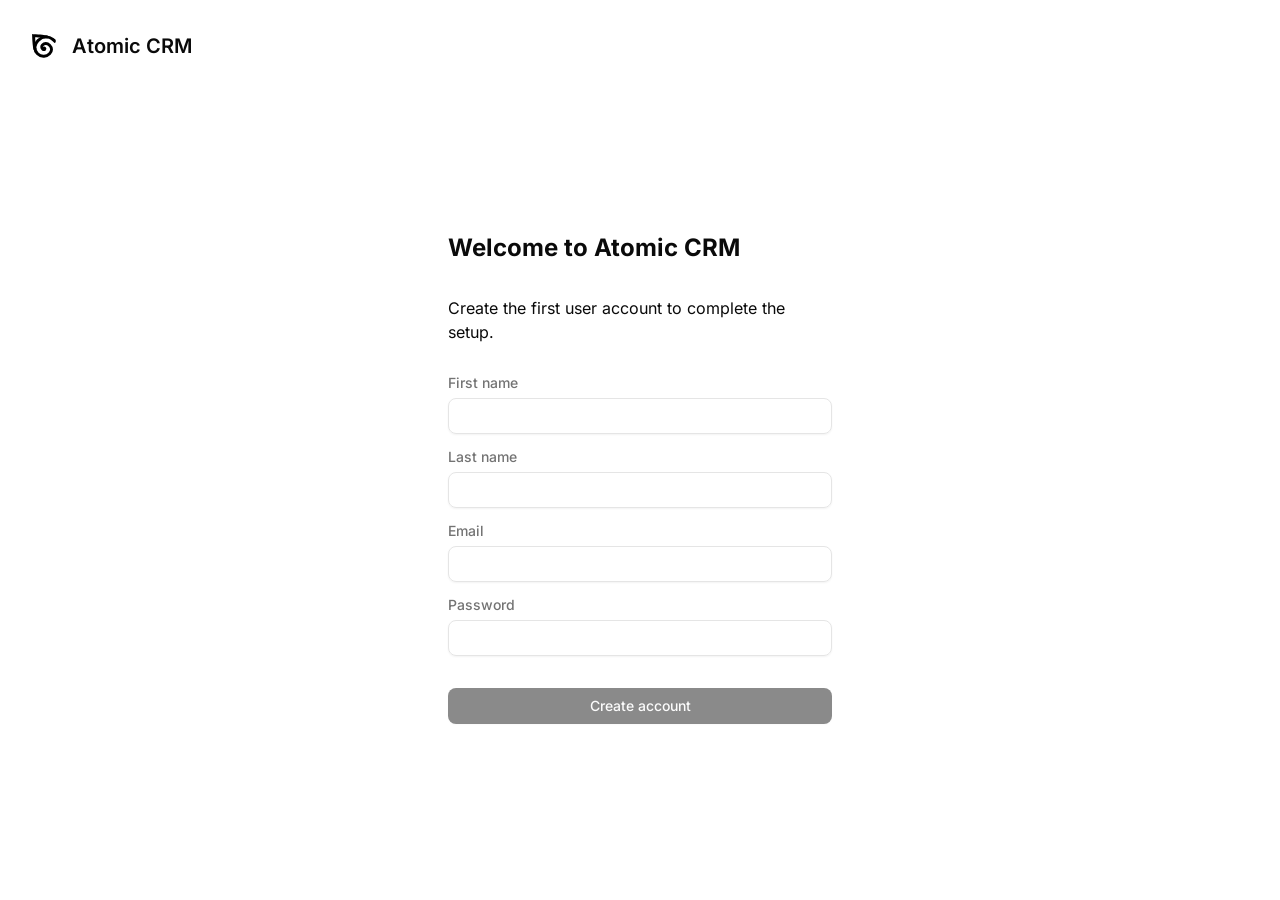
==== index.html @ 8371644b "KF-34: publicar build" ====
<!doctype html><html lang="en" translate="no" class="notranslate"><head><meta charset="utf-8"><meta name="viewport" content="minimum-scale=1,initial-scale=1,width=device-width"><meta name="theme-color" content="#000000"><meta name="google" content="notranslate"><meta name="mobile-web-app-capable" content="yes"><meta name="apple-mobile-web-app-capable" content="yes"><meta name="apple-mobile-web-app-status-bar-style" content="default"><link rel="manifest" href="./manifest.json"><link rel="icon shortcut" href="./favicon.ico"><link rel="apple-touch-icon" sizes="40x40" href="./appIcon/40.png"><link rel="apple-touch-icon" sizes="58x58" href="./appIcon/58.png"><link rel="apple-touch-icon" sizes="60x60" href="./appIcon/60.png"><link rel="apple-touch-icon" sizes="76x76" href="./appIcon/76.png"><link rel="apple-touch-icon" sizes="80x80" href="./appIcon/80.png"><link rel="apple-touch-icon" sizes="87x87" href="./appIcon/87.png"><link rel="apple-touch-icon" sizes="114x114" href="./appIcon/114.png"><link rel="apple-touch-icon" sizes="120x120" href="./appIcon/120.png"><link rel="apple-touch-icon" sizes="128x128" href="./appIcon/128.png"><link rel="apple-touch-icon" sizes="136x136" href="./appIcon/136.png"><link rel="apple-touch-icon" sizes="152x152" href="./appIcon/152.png"><link rel="apple-touch-icon" sizes="167x167" href="./appIcon/167.png"><link rel="apple-touch-icon" sizes="180x180" href="./appIcon/180.png"><link rel="apple-touch-icon" sizes="192x192" href="./appIcon/192.png"><link rel="apple-touch-icon" sizes="1024x1024" href="./appIcon/1024.png"><title>Atomic CRM</title><style>body{margin:0;padding:0;font-family:sans-serif}button,input,select,textarea,a{touch-action:manipulation}.loader-container{background-color:#fafafa;flex-direction:column;justify-content:center;align-items:center;display:flex;position:absolute;inset:0}.loader,.loader:before,.loader:after{border-radius:50%}.loader{color:#283593;text-indent:-99999em;width:10em;height:10em;margin:55px auto;font-size:11px;position:relative;-webkit-transform:translateZ(0);-ms-transform:translateZ(0);transform:translateZ(0);box-shadow:inset 0 0 0 1em}.loader:before,.loader:after{content:"";position:absolute}.loader:before{-webkit-transform-origin:5.2em 5.1em;transform-origin:5.2em 5.1em;background:#fafafa;border-radius:10.2em 0 0 10.2em;width:5.2em;height:10.2em;-webkit-animation:2s 1.5s infinite load2;animation:2s 1.5s infinite load2;top:-.1em;left:-.1em}.loader:after{-webkit-transform-origin:0 5.1em;transform-origin:0 5.1em;background:#fafafa;border-radius:0 10.2em 10.2em 0;width:5.2em;height:10.2em;-webkit-animation:2s infinite load2;animation:2s infinite load2;top:-.1em;left:5.1em}@-webkit-keyframes load2{0%{-webkit-transform:rotate(0);transform:rotate(0)}to{-webkit-transform:rotate(360deg);transform:rotate(360deg)}}@keyframes load2{0%{-webkit-transform:rotate(0);transform:rotate(0)}to{-webkit-transform:rotate(360deg);transform:rotate(360deg)}}</style><script type="module" crossorigin src="./assets/index-CdbqZUlc.js"></script><link rel="modulepreload" crossorigin href="./assets/__vite-browser-external-D7Ct-6yo.js"><link rel="stylesheet" crossorigin href="./assets/index-C1NVrND9.css"><script id="vite-plugin-pwa:register-sw" src="./registerSW.js"></script></head><body><div id="root"><div class="loader-container"><div class="loader">Loading...</div></div></div><noscript>You need to enable JavaScript to run this app.</noscript></body></html>
---- assets/index-C1NVrND9.css ----
@layer properties{@supports (((-webkit-hyphens:none)) and (not (margin-trim:inline))) or ((-moz-orient:inline) and (not (color:rgb(from red r g b)))){*,:before,:after,::backdrop{--tw-translate-x:0;--tw-translate-y:0;--tw-translate-z:0;--tw-scale-x:1;--tw-scale-y:1;--tw-scale-z:1;--tw-rotate-x:initial;--tw-rotate-y:initial;--tw-rotate-z:initial;--tw-skew-x:initial;--tw-skew-y:initial;--tw-space-y-reverse:0;--tw-space-x-reverse:0;--tw-divide-y-reverse:0;--tw-border-style:solid;--tw-gradient-position:initial;--tw-gradient-from:#0000;--tw-gradient-via:#0000;--tw-gradient-to:#0000;--tw-gradient-stops:initial;--tw-gradient-via-stops:initial;--tw-gradient-from-position:0%;--tw-gradient-via-position:50%;--tw-gradient-to-position:100%;--tw-leading:initial;--tw-font-weight:initial;--tw-tracking:initial;--tw-ordinal:initial;--tw-slashed-zero:initial;--tw-numeric-figure:initial;--tw-numeric-spacing:initial;--tw-numeric-fraction:initial;--tw-shadow:0 0 #0000;--tw-shadow-color:initial;--tw-shadow-alpha:100%;--tw-inset-shadow:0 0 #0000;--tw-inset-shadow-color:initial;--tw-inset-shadow-alpha:100%;--tw-ring-color:initial;--tw-ring-shadow:0 0 #0000;--tw-inset-ring-color:initial;--tw-inset-ring-shadow:0 0 #0000;--tw-ring-inset:initial;--tw-ring-offset-width:0px;--tw-ring-offset-color:#fff;--tw-ring-offset-shadow:0 0 #0000;--tw-outline-style:solid;--tw-blur:initial;--tw-brightness:initial;--tw-contrast:initial;--tw-grayscale:initial;--tw-hue-rotate:initial;--tw-invert:initial;--tw-opacity:initial;--tw-saturate:initial;--tw-sepia:initial;--tw-drop-shadow:initial;--tw-drop-shadow-color:initial;--tw-drop-shadow-alpha:100%;--tw-drop-shadow-size:initial;--tw-duration:initial;--tw-ease:initial;--tw-content:"";--tw-animation-delay:0s;--tw-animation-direction:normal;--tw-animation-duration:initial;--tw-animation-fill-mode:none;--tw-animation-iteration-count:1;--tw-enter-blur:0;--tw-enter-opacity:1;--tw-enter-rotate:0;--tw-enter-scale:1;--tw-enter-translate-x:0;--tw-enter-translate-y:0;--tw-exit-blur:0;--tw-exit-opacity:1;--tw-exit-rotate:0;--tw-exit-scale:1;--tw-exit-translate-x:0;--tw-exit-translate-y:0}}}@layer theme{:root,:host{--font-mono:ui-monospace,SFMono-Regular,Menlo,Monaco,Consolas,"Liberation Mono","Courier New",monospace;--color-red-100:oklch(93.6% .032 17.717);--color-red-500:oklch(63.7% .237 25.331);--color-red-600:oklch(57.7% .245 27.325);--color-red-800:oklch(44.4% .177 26.899);--color-red-900:oklch(39.6% .141 25.723);--color-red-950:oklch(25.8% .092 26.042);--color-orange-100:oklch(95.4% .038 75.164);--color-orange-300:oklch(83.7% .128 66.29);--color-orange-500:oklch(70.5% .213 47.604);--color-orange-700:oklch(55.3% .195 38.402);--color-orange-900:oklch(40.8% .123 38.172);--color-orange-950:oklch(26.6% .079 36.259);--color-amber-50:oklch(98.7% .022 95.277);--color-amber-100:oklch(96.2% .059 95.617);--color-amber-200:oklch(92.4% .12 95.746);--color-amber-300:oklch(87.9% .169 91.605);--color-amber-800:oklch(47.3% .137 46.201);--color-amber-900:oklch(41.4% .112 45.904);--color-amber-950:oklch(27.9% .077 45.635);--color-green-50:oklch(98.2% .018 155.826);--color-green-100:oklch(96.2% .044 156.743);--color-green-500:oklch(72.3% .219 149.579);--color-green-600:oklch(62.7% .194 149.214);--color-green-900:oklch(39.3% .095 152.535);--color-emerald-100:oklch(95% .052 163.051);--color-emerald-900:oklch(37.8% .077 168.94);--color-emerald-950:oklch(26.2% .051 172.552);--color-blue-300:oklch(80.9% .105 251.813);--color-blue-700:oklch(48.8% .243 264.376);--color-indigo-50:oklch(96.2% .018 272.314);--color-indigo-100:oklch(93% .034 272.788);--color-indigo-200:oklch(87% .065 274.039);--color-indigo-300:oklch(78.5% .115 274.713);--color-indigo-400:oklch(67.3% .182 276.935);--color-indigo-500:oklch(58.5% .233 277.117);--color-indigo-600:oklch(51.1% .262 276.966);--color-indigo-700:oklch(45.7% .24 277.023);--color-indigo-800:oklch(39.8% .195 277.366);--color-indigo-900:oklch(35.9% .144 278.697);--color-gray-50:oklch(98.5% .002 247.839);--color-gray-100:oklch(96.7% .003 264.542);--color-gray-200:oklch(92.8% .006 264.531);--color-gray-300:oklch(87.2% .01 258.338);--color-gray-500:oklch(55.1% .027 264.364);--color-gray-600:oklch(44.6% .03 256.802);--color-gray-800:oklch(27.8% .033 256.848);--color-zinc-100:oklch(96.7% .001 286.375);--color-zinc-900:oklch(21% .006 285.885);--color-black:#000;--color-white:#fff;--spacing:.25rem;--breakpoint-xl:80rem;--container-sm:24rem;--container-lg:32rem;--container-xl:36rem;--container-2xl:42rem;--container-3xl:48rem;--container-4xl:56rem;--text-xs:.75rem;--text-xs--line-height:calc(1/.75);--text-sm:.875rem;--text-sm--line-height:calc(1.25/.875);--text-base:1rem;--text-base--line-height: 1.5 ;--text-lg:1.125rem;--text-lg--line-height:calc(1.75/1.125);--text-xl:1.25rem;--text-xl--line-height:calc(1.75/1.25);--text-2xl:1.5rem;--text-2xl--line-height:calc(2/1.5);--text-3xl:1.875rem;--text-3xl--line-height: 1.2 ;--font-weight-normal:400;--font-weight-medium:500;--font-weight-semibold:600;--font-weight-bold:700;--tracking-tight:-.025em;--tracking-wide:.025em;--tracking-wider:.05em;--tracking-widest:.1em;--leading-snug:1.375;--leading-normal:1.5;--leading-relaxed:1.625;--radius-xs:.125rem;--radius-2xl:1rem;--ease-in-out:cubic-bezier(.4,0,.2,1);--animate-spin:spin 1s linear infinite;--animate-pulse:pulse 2s cubic-bezier(.4,0,.6,1)infinite;--default-transition-duration:.15s;--default-transition-timing-function:cubic-bezier(.4,0,.2,1);--default-font-family:"Inter Variable",ui-sans-serif,system-ui,sans-serif;--default-mono-font-family:var(--font-mono);--color-muted-foreground:var(--muted-foreground)}}@layer base{*,:after,:before,::backdrop{box-sizing:border-box;border:0 solid;margin:0;padding:0}::file-selector-button{box-sizing:border-box;border:0 solid;margin:0;padding:0}html,:host{-webkit-text-size-adjust:100%;tab-size:4;line-height:1.5;font-family:var(--default-font-family,ui-sans-serif,system-ui,sans-serif,"Apple Color Emoji","Segoe UI Emoji","Segoe UI Symbol","Noto Color Emoji");font-feature-settings:var(--default-font-feature-settings,normal);font-variation-settings:var(--default-font-variation-settings,normal);-webkit-tap-highlight-color:transparent}hr{height:0;color:inherit;border-top-width:1px}abbr:where([title]){-webkit-text-decoration:underline dotted;text-decoration:underline dotted}h1,h2,h3,h4,h5,h6{font-size:inherit;font-weight:inherit}a{color:inherit;-webkit-text-decoration:inherit;text-decoration:inherit}b,strong{font-weight:bolder}code,kbd,samp,pre{font-family:var(--default-mono-font-family,ui-monospace,SFMono-Regular,Menlo,Monaco,Consolas,"Liberation Mono","Courier New",monospace);font-feature-settings:var(--default-mono-font-feature-settings,normal);font-variation-settings:var(--default-mono-font-variation-settings,normal);font-size:1em}small{font-size:80%}sub,sup{vertical-align:baseline;font-size:75%;line-height:0;position:relative}sub{bottom:-.25em}sup{top:-.5em}table{text-indent:0;border-color:inherit;border-collapse:collapse}:-moz-focusring{outline:auto}progress{vertical-align:baseline}summary{display:list-item}ol,ul,menu{list-style:none}img,svg,video,canvas,audio,iframe,embed,object{vertical-align:middle;display:block}img,video{max-width:100%;height:auto}button,input,select,optgroup,textarea{font:inherit;font-feature-settings:inherit;font-variation-settings:inherit;letter-spacing:inherit;color:inherit;opacity:1;background-color:#0000;border-radius:0}::file-selector-button{font:inherit;font-feature-settings:inherit;font-variation-settings:inherit;letter-spacing:inherit;color:inherit;opacity:1;background-color:#0000;border-radius:0}:where(select:is([multiple],[size])) optgroup{font-weight:bolder}:where(select:is([multiple],[size])) optgroup option{padding-inline-start:20px}::file-selector-button{margin-inline-end:4px}::placeholder{opacity:1}@supports (not ((-webkit-appearance:-apple-pay-button))) or (contain-intrinsic-size:1px){::placeholder{color:currentColor}@supports (color:color-mix(in lab,red,red)){::placeholder{color:color-mix(in oklab,currentcolor 50%,transparent)}}}textarea{resize:vertical}::-webkit-search-decoration{-webkit-appearance:none}::-webkit-date-and-time-value{min-height:1lh;text-align:inherit}::-webkit-datetime-edit{display:inline-flex}::-webkit-datetime-edit-fields-wrapper{padding:0}::-webkit-datetime-edit{padding-block:0}::-webkit-datetime-edit-year-field{padding-block:0}::-webkit-datetime-edit-month-field{padding-block:0}::-webkit-datetime-edit-day-field{padding-block:0}::-webkit-datetime-edit-hour-field{padding-block:0}::-webkit-datetime-edit-minute-field{padding-block:0}::-webkit-datetime-edit-second-field{padding-block:0}::-webkit-datetime-edit-millisecond-field{padding-block:0}::-webkit-datetime-edit-meridiem-field{padding-block:0}::-webkit-calendar-picker-indicator{line-height:1}:-moz-ui-invalid{box-shadow:none}button,input:where([type=button],[type=reset],[type=submit]){appearance:button}::file-selector-button{appearance:button}::-webkit-inner-spin-button{height:auto}::-webkit-outer-spin-button{height:auto}[hidden]:where(:not([hidden=until-found])){display:none!important}*{border-color:var(--border);outline-color:var(--ring)}@supports (color:color-mix(in lab,red,red)){*{outline-color:color-mix(in oklab,var(--ring)50%,transparent)}}body{background-color:var(--background);color:var(--foreground);font-family:Inter Variable,ui-sans-serif,system-ui,sans-serif}}@layer components;@layer utilities{.\@container\/card-header{container:card-header/inline-size}.pointer-events-auto{pointer-events:auto}.pointer-events-none{pointer-events:none}.collapse{visibility:collapse}.invisible{visibility:hidden}.visible{visibility:visible}.sr-only{clip-path:inset(50%);white-space:nowrap;border-width:0;width:1px;height:1px;margin:-1px;padding:0;position:absolute;overflow:hidden}.absolute{position:absolute}.fixed{position:fixed}.relative{position:relative}.static{position:static}.sticky{position:sticky}.inset-0{inset:calc(var(--spacing)*0)}.inset-x-0{inset-inline:calc(var(--spacing)*0)}.inset-y-0{inset-block:calc(var(--spacing)*0)}.-top-1{top:calc(var(--spacing)*-1)}.-top-12{top:calc(var(--spacing)*-12)}.top-0{top:calc(var(--spacing)*0)}.top-1\.5{top:calc(var(--spacing)*1.5)}.top-1\/2{top:50%}.top-1\/20{top:5%}.top-2{top:calc(var(--spacing)*2)}.top-3\.5{top:calc(var(--spacing)*3.5)}.top-4{top:calc(var(--spacing)*4)}.top-\[1px\]{top:1px}.top-\[50\%\]{top:50%}.top-\[60\%\]{top:60%}.top-full{top:100%}.-right-1{right:calc(var(--spacing)*-1)}.right-0{right:calc(var(--spacing)*0)}.right-1{right:calc(var(--spacing)*1)}.right-2{right:calc(var(--spacing)*2)}.right-3{right:calc(var(--spacing)*3)}.right-4{right:calc(var(--spacing)*4)}.right-8{right:calc(var(--spacing)*8)}.bottom-0{bottom:calc(var(--spacing)*0)}.bottom-2{bottom:calc(var(--spacing)*2)}.bottom-full{bottom:100%}.left-0{left:calc(var(--spacing)*0)}.left-1\/2{left:50%}.left-2{left:calc(var(--spacing)*2)}.left-\[50\%\]{left:50%}.isolate{isolation:isolate}.z-10{z-index:10}.z-20{z-index:20}.z-50{z-index:50}.z-\[1\]{z-index:1}.order-first{order:-9999}.col-start-2{grid-column-start:2}.row-span-2{grid-row:span 2/span 2}.row-start-1{grid-row-start:1}.float-right{float:right}.container{width:100%}@media(min-width:40rem){.container{max-width:40rem}}@media(min-width:48rem){.container{max-width:48rem}}@media(min-width:64rem){.container{max-width:64rem}}@media(min-width:80rem){.container{max-width:80rem}}@media(min-width:96rem){.container{max-width:96rem}}.-m-4{margin:calc(var(--spacing)*-4)}.m-0{margin:calc(var(--spacing)*0)}.m-1{margin:calc(var(--spacing)*1)}.m-4{margin:calc(var(--spacing)*4)}.m-22{margin:calc(var(--spacing)*22)}.m-28{margin:calc(var(--spacing)*28)}.-mx-1{margin-inline:calc(var(--spacing)*-1)}.-mx-2{margin-inline:calc(var(--spacing)*-2)}.mx-2{margin-inline:calc(var(--spacing)*2)}.mx-3{margin-inline:calc(var(--spacing)*3)}.mx-3\.5{margin-inline:calc(var(--spacing)*3.5)}.mx-auto{margin-inline:auto}.my-0{margin-block:calc(var(--spacing)*0)}.my-1{margin-block:calc(var(--spacing)*1)}.my-2{margin-block:calc(var(--spacing)*2)}.my-4{margin-block:calc(var(--spacing)*4)}.my-5{margin-block:calc(var(--spacing)*5)}.my-8{margin-block:calc(var(--spacing)*8)}.-mt-12{margin-top:calc(var(--spacing)*-12)}.mt-0{margin-top:calc(var(--spacing)*0)}.mt-0\.5{margin-top:calc(var(--spacing)*.5)}.mt-1{margin-top:calc(var(--spacing)*1)}.mt-1\.5{margin-top:calc(var(--spacing)*1.5)}.mt-2{margin-top:calc(var(--spacing)*2)}.mt-3{margin-top:calc(var(--spacing)*3)}.mt-4{margin-top:calc(var(--spacing)*4)}.mt-5{margin-top:calc(var(--spacing)*5)}.mt-6{margin-top:calc(var(--spacing)*6)}.mt-8{margin-top:calc(var(--spacing)*8)}.mt-auto{margin-top:auto}.-mr-3{margin-right:calc(var(--spacing)*-3)}.mr-1{margin-right:calc(var(--spacing)*1)}.mr-2{margin-right:calc(var(--spacing)*2)}.mr-3{margin-right:calc(var(--spacing)*3)}.mr-4{margin-right:calc(var(--spacing)*4)}.mr-8{margin-right:calc(var(--spacing)*8)}.mr-10{margin-right:calc(var(--spacing)*10)}.mb-0{margin-bottom:calc(var(--spacing)*0)}.mb-1{margin-bottom:calc(var(--spacing)*1)}.mb-1\.5{margin-bottom:calc(var(--spacing)*1.5)}.mb-2{margin-bottom:calc(var(--spacing)*2)}.mb-3{margin-bottom:calc(var(--spacing)*3)}.mb-4{margin-bottom:calc(var(--spacing)*4)}.mb-5{margin-bottom:calc(var(--spacing)*5)}.mb-6{margin-bottom:calc(var(--spacing)*6)}.mb-8{margin-bottom:calc(var(--spacing)*8)}.-ml-1{margin-left:calc(var(--spacing)*-1)}.-ml-3{margin-left:calc(var(--spacing)*-3)}.ml-1{margin-left:calc(var(--spacing)*1)}.ml-2{margin-left:calc(var(--spacing)*2)}.ml-4{margin-left:calc(var(--spacing)*4)}.ml-8{margin-left:calc(var(--spacing)*8)}.ml-auto{margin-left:auto}.line-clamp-1{-webkit-line-clamp:1;-webkit-box-orient:vertical;display:-webkit-box;overflow:hidden}.line-clamp-2{-webkit-line-clamp:2;-webkit-box-orient:vertical;display:-webkit-box;overflow:hidden}.line-clamp-3{-webkit-line-clamp:3;-webkit-box-orient:vertical;display:-webkit-box;overflow:hidden}.block{display:block}.contents{display:contents}.flex{display:flex}.grid{display:grid}.hidden{display:none}.inline{display:inline}.inline-block{display:inline-block}.inline-flex{display:inline-flex}.table{display:table}.table-caption{display:table-caption}.table-cell{display:table-cell}.table-row{display:table-row}.field-sizing-content{field-sizing:content}.aspect-884\/724{aspect-ratio:884/724}.aspect-1304\/814{aspect-ratio:1304/814}.aspect-square{aspect-ratio:1}.\!size-5{width:calc(var(--spacing)*5)!important;height:calc(var(--spacing)*5)!important}.size-2{width:calc(var(--spacing)*2);height:calc(var(--spacing)*2)}.size-2\.5{width:calc(var(--spacing)*2.5);height:calc(var(--spacing)*2.5)}.size-3{width:calc(var(--spacing)*3);height:calc(var(--spacing)*3)}.size-3\.5{width:calc(var(--spacing)*3.5);height:calc(var(--spacing)*3.5)}.size-4{width:calc(var(--spacing)*4);height:calc(var(--spacing)*4)}.size-5{width:calc(var(--spacing)*5);height:calc(var(--spacing)*5)}.size-6{width:calc(var(--spacing)*6);height:calc(var(--spacing)*6)}.size-7{width:calc(var(--spacing)*7);height:calc(var(--spacing)*7)}.size-8{width:calc(var(--spacing)*8);height:calc(var(--spacing)*8)}.size-9{width:calc(var(--spacing)*9);height:calc(var(--spacing)*9)}.size-10{width:calc(var(--spacing)*10);height:calc(var(--spacing)*10)}.size-12{width:calc(var(--spacing)*12);height:calc(var(--spacing)*12)}.size-full{width:100%;height:100%}.\!h-auto{height:auto!important}.h-0{height:calc(var(--spacing)*0)}.h-1\.5{height:calc(var(--spacing)*1.5)}.h-2{height:calc(var(--spacing)*2)}.h-2\.5{height:calc(var(--spacing)*2.5)}.h-3{height:calc(var(--spacing)*3)}.h-4{height:calc(var(--spacing)*4)}.h-5{height:calc(var(--spacing)*5)}.h-6{height:calc(var(--spacing)*6)}.h-7{height:calc(var(--spacing)*7)}.h-8{height:calc(var(--spacing)*8)}.h-9{height:calc(var(--spacing)*9)}.h-10{height:calc(var(--spacing)*10)}.h-12{height:calc(var(--spacing)*12)}.h-14{height:calc(var(--spacing)*14)}.h-16{height:calc(var(--spacing)*16)}.h-32{height:calc(var(--spacing)*32)}.h-\[1\.2rem\]{height:1.2rem}.h-\[1\.15rem\]{height:1.15rem}.h-\[20px\]{height:20px}.h-\[20vh\]{height:20vh}.h-\[25px\]{height:25px}.h-\[50px\]{height:50px}.h-\[100px\]{height:100px}.h-\[200px\]{height:200px}.h-\[400px\]{height:400px}.h-\[calc\(100\%-1px\)\]{height:calc(100% - 1px)}.h-\[var\(--radix-navigation-menu-viewport-height\)\]{height:var(--radix-navigation-menu-viewport-height)}.h-\[var\(--radix-select-trigger-height\)\]{height:var(--radix-select-trigger-height)}.h-auto{height:auto}.h-dvh{height:100dvh}.h-fit{height:fit-content}.h-full{height:100%}.h-px{height:1px}.h-screen{height:100vh}.h-svh{height:100svh}.max-h-\(--radix-dropdown-menu-content-available-height\){max-height:var(--radix-dropdown-menu-content-available-height)}.max-h-\(--radix-select-content-available-height\){max-height:var(--radix-select-content-available-height)}.max-h-0{max-height:calc(var(--spacing)*0)}.max-h-9\/10{max-height:90%}.max-h-46{max-height:calc(var(--spacing)*46)}.max-h-\[50vh\]{max-height:50vh}.max-h-\[90dvh\]{max-height:90dvh}.max-h-\[300px\]{max-height:300px}.max-h-\[5000px\]{max-height:5000px}.min-h-0{min-height:calc(var(--spacing)*0)}.min-h-4{min-height:calc(var(--spacing)*4)}.min-h-6{min-height:calc(var(--spacing)*6)}.min-h-10{min-height:calc(var(--spacing)*10)}.min-h-11{min-height:calc(var(--spacing)*11)}.min-h-12{min-height:calc(var(--spacing)*12)}.min-h-14{min-height:calc(var(--spacing)*14)}.min-h-16{min-height:calc(var(--spacing)*16)}.min-h-\[20rem\]{min-height:20rem}.min-h-\[24px\]{min-height:24px}.min-h-\[50vh\]{min-height:50vh}.min-h-\[calc\(100dvh-3\.5rem-4\.5rem\)\]{min-height:calc(100dvh - 8rem)}.min-h-\[calc\(100vh-3rem\)\]{min-height:calc(100vh - 3rem)}.min-h-screen{min-height:100vh}.min-h-svh{min-height:100svh}.w-\(--sidebar-width\){width:var(--sidebar-width)}.w-1\/3{width:33.3333%}.w-1\/4{width:25%}.w-2{width:calc(var(--spacing)*2)}.w-2\.5{width:calc(var(--spacing)*2.5)}.w-2\/5{width:40%}.w-3{width:calc(var(--spacing)*3)}.w-3\/4{width:75%}.w-4{width:calc(var(--spacing)*4)}.w-4\/5{width:80%}.w-5{width:calc(var(--spacing)*5)}.w-6{width:calc(var(--spacing)*6)}.w-8{width:calc(var(--spacing)*8)}.w-9{width:calc(var(--spacing)*9)}.w-10{width:calc(var(--spacing)*10)}.w-12{width:calc(var(--spacing)*12)}.w-16{width:calc(var(--spacing)*16)}.w-24{width:calc(var(--spacing)*24)}.w-25{width:calc(var(--spacing)*25)}.w-32{width:calc(var(--spacing)*32)}.w-48{width:calc(var(--spacing)*48)}.w-52{width:calc(var(--spacing)*52)}.w-56{width:calc(var(--spacing)*56)}.w-72{width:calc(var(--spacing)*72)}.w-92{width:calc(var(--spacing)*92)}.w-\[1\.2rem\]{width:1.2rem}.w-\[20px\]{width:20px}.w-\[25px\]{width:25px}.w-\[90\%\]{width:90%}.w-\[100px\]{width:100px}.w-\[150px\]{width:150px}.w-\[194px\]{width:194px}.w-\[200px\]{width:200px}.w-\[1008px\]{width:1008px}.w-auto{width:auto}.w-fit{width:fit-content}.w-full{width:100%}.w-max{width:max-content}.max-w-\(--radix-popover-trigger-width\){max-width:var(--radix-popover-trigger-width)}.max-w-\(--skeleton-width\){max-width:var(--skeleton-width)}.max-w-2xl{max-width:var(--container-2xl)}.max-w-3xl{max-width:var(--container-3xl)}.max-w-150{max-width:calc(var(--spacing)*150)}.max-w-\[600px\]{max-width:600px}.max-w-\[calc\(100\%-2rem\)\]{max-width:calc(100% - 2rem)}.max-w-full{max-width:100%}.max-w-lg{max-width:var(--container-lg)}.max-w-max{max-width:max-content}.max-w-screen-xl{max-width:var(--breakpoint-xl)}.max-w-sm{max-width:var(--container-sm)}.max-w-xl{max-width:var(--container-xl)}.min-w-0{min-width:calc(var(--spacing)*0)}.min-w-5{min-width:calc(var(--spacing)*5)}.min-w-8{min-width:calc(var(--spacing)*8)}.min-w-9{min-width:calc(var(--spacing)*9)}.min-w-10{min-width:calc(var(--spacing)*10)}.min-w-20{min-width:calc(var(--spacing)*20)}.min-w-24{min-width:calc(var(--spacing)*24)}.min-w-50{min-width:calc(var(--spacing)*50)}.min-w-52{min-width:calc(var(--spacing)*52)}.min-w-92{min-width:calc(var(--spacing)*92)}.min-w-\[8rem\]{min-width:8rem}.min-w-\[10vw\]{min-width:10vw}.min-w-\[200px\]{min-width:200px}.min-w-\[var\(--radix-select-trigger-width\)\]{min-width:var(--radix-select-trigger-width)}.flex-1{flex:1}.flex-auto{flex:auto}.flex-none{flex:none}.flex-shrink-0,.shrink-0{flex-shrink:0}.flex-grow,.grow{flex-grow:1}.basis-full{flex-basis:100%}.caption-bottom{caption-side:bottom}.border-collapse{border-collapse:collapse}.origin-\(--radix-dropdown-menu-content-transform-origin\){transform-origin:var(--radix-dropdown-menu-content-transform-origin)}.origin-\(--radix-popover-content-transform-origin\){transform-origin:var(--radix-popover-content-transform-origin)}.origin-\(--radix-select-content-transform-origin\){transform-origin:var(--radix-select-content-transform-origin)}.origin-\(--radix-tooltip-content-transform-origin\){transform-origin:var(--radix-tooltip-content-transform-origin)}.origin-top{transform-origin:top}.-translate-x-1\/2{--tw-translate-x: -50% ;translate:var(--tw-translate-x)var(--tw-translate-y)}.-translate-x-px{--tw-translate-x:-1px;translate:var(--tw-translate-x)var(--tw-translate-y)}.translate-x-\[-50\%\]{--tw-translate-x:-50%;translate:var(--tw-translate-x)var(--tw-translate-y)}.translate-x-px{--tw-translate-x:1px;translate:var(--tw-translate-x)var(--tw-translate-y)}.-translate-y-1\/2{--tw-translate-y: -50% ;translate:var(--tw-translate-x)var(--tw-translate-y)}.translate-y-0{--tw-translate-y:calc(var(--spacing)*0);translate:var(--tw-translate-x)var(--tw-translate-y)}.translate-y-0\.5{--tw-translate-y:calc(var(--spacing)*.5);translate:var(--tw-translate-x)var(--tw-translate-y)}.translate-y-\[-50\%\]{--tw-translate-y:-50%;translate:var(--tw-translate-x)var(--tw-translate-y)}.translate-y-\[calc\(-50\%_-_2px\)\]{--tw-translate-y: calc(-50% - 2px) ;translate:var(--tw-translate-x)var(--tw-translate-y)}.scale-0{--tw-scale-x:0%;--tw-scale-y:0%;--tw-scale-z:0%;scale:var(--tw-scale-x)var(--tw-scale-y)}.scale-100{--tw-scale-x:100%;--tw-scale-y:100%;--tw-scale-z:100%;scale:var(--tw-scale-x)var(--tw-scale-y)}.scale-125{--tw-scale-x:125%;--tw-scale-y:125%;--tw-scale-z:125%;scale:var(--tw-scale-x)var(--tw-scale-y)}.scale-y-0{--tw-scale-y:0%;scale:var(--tw-scale-x)var(--tw-scale-y)}.scale-y-100{--tw-scale-y:100%;scale:var(--tw-scale-x)var(--tw-scale-y)}.rotate-0{rotate:none}.rotate-1{rotate:1deg}.rotate-45{rotate:45deg}.rotate-90{rotate:90deg}.transform{transform:var(--tw-rotate-x,)var(--tw-rotate-y,)var(--tw-rotate-z,)var(--tw-skew-x,)var(--tw-skew-y,)}.animate-in{animation:enter var(--tw-animation-duration,var(--tw-duration,.15s))var(--tw-ease,ease)var(--tw-animation-delay,0s)var(--tw-animation-iteration-count,1)var(--tw-animation-direction,normal)var(--tw-animation-fill-mode,none)}.animate-pulse{animation:var(--animate-pulse)}.animate-spin{animation:var(--animate-spin)}.cursor-default{cursor:default}.cursor-grab{cursor:grab}.cursor-move{cursor:move}.cursor-not-allowed{cursor:not-allowed}.cursor-pointer{cursor:pointer}.resize{resize:both}.resize-none{resize:none}.scroll-my-1{scroll-margin-block:calc(var(--spacing)*1)}.scroll-mb-28{scroll-margin-bottom:calc(var(--spacing)*28)}.scroll-py-1{scroll-padding-block:calc(var(--spacing)*1)}.list-inside{list-style-position:inside}.list-disc{list-style-type:disc}.list-none{list-style-type:none}.appearance-none{appearance:none}.auto-rows-min{grid-auto-rows:min-content}.grid-cols-1{grid-template-columns:repeat(1,minmax(0,1fr))}.grid-cols-2{grid-template-columns:repeat(2,minmax(0,1fr))}.grid-cols-3{grid-template-columns:repeat(3,minmax(0,1fr))}.grid-cols-4{grid-template-columns:repeat(4,minmax(0,1fr))}.grid-cols-5{grid-template-columns:repeat(5,minmax(0,1fr))}.grid-cols-\[0_1fr\]{grid-template-columns:0 1fr}.grid-cols-\[1fr_8rem\]{grid-template-columns:1fr 8rem}.grid-cols-\[1fr_auto\]{grid-template-columns:1fr auto}.grid-rows-\[auto_auto\]{grid-template-rows:auto auto}.flex-col{flex-direction:column}.flex-col-reverse{flex-direction:column-reverse}.flex-row{flex-direction:row}.flex-nowrap{flex-wrap:nowrap}.flex-wrap{flex-wrap:wrap}.items-baseline{align-items:baseline}.items-center{align-items:center}.items-end{align-items:flex-end}.items-start{align-items:flex-start}.items-stretch{align-items:stretch}.justify-between{justify-content:space-between}.justify-center{justify-content:center}.justify-end{justify-content:flex-end}.justify-evenly{justify-content:space-evenly}.justify-start{justify-content:flex-start}.justify-items-start{justify-items:start}.gap-0{gap:calc(var(--spacing)*0)}.gap-0\.5{gap:calc(var(--spacing)*.5)}.gap-1{gap:calc(var(--spacing)*1)}.gap-1\.5{gap:calc(var(--spacing)*1.5)}.gap-2{gap:calc(var(--spacing)*2)}.gap-2\.5{gap:calc(var(--spacing)*2.5)}.gap-3{gap:calc(var(--spacing)*3)}.gap-4{gap:calc(var(--spacing)*4)}.gap-5{gap:calc(var(--spacing)*5)}.gap-6{gap:calc(var(--spacing)*6)}.gap-8{gap:calc(var(--spacing)*8)}.gap-10{gap:calc(var(--spacing)*10)}.gap-12{gap:calc(var(--spacing)*12)}.gap-\[--spacing\(var\(--gap\)\)\]{gap:calc(var(--spacing)*var(--gap))}:where(.space-y-1>:not(:last-child)){--tw-space-y-reverse:0;margin-block-start:calc(calc(var(--spacing)*1)*var(--tw-space-y-reverse));margin-block-end:calc(calc(var(--spacing)*1)*calc(1 - var(--tw-space-y-reverse)))}:where(.space-y-2>:not(:last-child)){--tw-space-y-reverse:0;margin-block-start:calc(calc(var(--spacing)*2)*var(--tw-space-y-reverse));margin-block-end:calc(calc(var(--spacing)*2)*calc(1 - var(--tw-space-y-reverse)))}:where(.space-y-3>:not(:last-child)){--tw-space-y-reverse:0;margin-block-start:calc(calc(var(--spacing)*3)*var(--tw-space-y-reverse));margin-block-end:calc(calc(var(--spacing)*3)*calc(1 - var(--tw-space-y-reverse)))}:where(.space-y-4>:not(:last-child)){--tw-space-y-reverse:0;margin-block-start:calc(calc(var(--spacing)*4)*var(--tw-space-y-reverse));margin-block-end:calc(calc(var(--spacing)*4)*calc(1 - var(--tw-space-y-reverse)))}:where(.space-y-6>:not(:last-child)){--tw-space-y-reverse:0;margin-block-start:calc(calc(var(--spacing)*6)*var(--tw-space-y-reverse));margin-block-end:calc(calc(var(--spacing)*6)*calc(1 - var(--tw-space-y-reverse)))}:where(.space-y-8>:not(:last-child)){--tw-space-y-reverse:0;margin-block-start:calc(calc(var(--spacing)*8)*var(--tw-space-y-reverse));margin-block-end:calc(calc(var(--spacing)*8)*calc(1 - var(--tw-space-y-reverse)))}.gap-x-2{column-gap:calc(var(--spacing)*2)}.gap-x-3{column-gap:calc(var(--spacing)*3)}:where(.-space-x-0\.5>:not(:last-child)){--tw-space-x-reverse:0;margin-inline-start:calc(calc(var(--spacing)*-.5)*var(--tw-space-x-reverse));margin-inline-end:calc(calc(var(--spacing)*-.5)*calc(1 - var(--tw-space-x-reverse)))}:where(.space-x-1>:not(:last-child)){--tw-space-x-reverse:0;margin-inline-start:calc(calc(var(--spacing)*1)*var(--tw-space-x-reverse));margin-inline-end:calc(calc(var(--spacing)*1)*calc(1 - var(--tw-space-x-reverse)))}:where(.space-x-2>:not(:last-child)){--tw-space-x-reverse:0;margin-inline-start:calc(calc(var(--spacing)*2)*var(--tw-space-x-reverse));margin-inline-end:calc(calc(var(--spacing)*2)*calc(1 - var(--tw-space-x-reverse)))}:where(.space-x-3>:not(:last-child)){--tw-space-x-reverse:0;margin-inline-start:calc(calc(var(--spacing)*3)*var(--tw-space-x-reverse));margin-inline-end:calc(calc(var(--spacing)*3)*calc(1 - var(--tw-space-x-reverse)))}:where(.space-x-4>:not(:last-child)){--tw-space-x-reverse:0;margin-inline-start:calc(calc(var(--spacing)*4)*var(--tw-space-x-reverse));margin-inline-end:calc(calc(var(--spacing)*4)*calc(1 - var(--tw-space-x-reverse)))}:where(.space-x-8>:not(:last-child)){--tw-space-x-reverse:0;margin-inline-start:calc(calc(var(--spacing)*8)*var(--tw-space-x-reverse));margin-inline-end:calc(calc(var(--spacing)*8)*calc(1 - var(--tw-space-x-reverse)))}.gap-y-0{row-gap:calc(var(--spacing)*0)}.gap-y-0\.5{row-gap:calc(var(--spacing)*.5)}.gap-y-1{row-gap:calc(var(--spacing)*1)}.gap-y-2{row-gap:calc(var(--spacing)*2)}.gap-y-3{row-gap:calc(var(--spacing)*3)}.gap-y-4{row-gap:calc(var(--spacing)*4)}:where(.divide-y>:not(:last-child)){--tw-divide-y-reverse:0;border-bottom-style:var(--tw-border-style);border-top-style:var(--tw-border-style);border-top-width:calc(1px*var(--tw-divide-y-reverse));border-bottom-width:calc(1px*calc(1 - var(--tw-divide-y-reverse)))}.self-start{align-self:flex-start}.justify-self-end{justify-self:flex-end}.truncate{text-overflow:ellipsis;white-space:nowrap;overflow:hidden}.overflow-auto{overflow:auto}.overflow-hidden{overflow:hidden}.overflow-visible{overflow:visible}.overflow-x-auto{overflow-x:auto}.overflow-x-hidden{overflow-x:hidden}.overflow-y-auto{overflow-y:auto}.rounded{border-radius:.25rem}.rounded-2xl{border-radius:var(--radius-2xl)}.rounded-\[2px\]{border-radius:2px}.rounded-\[4px\]{border-radius:4px}.rounded-full{border-radius:3.40282e38px}.rounded-lg{border-radius:var(--radius)}.rounded-md{border-radius:calc(var(--radius) - 2px)}.rounded-sm{border-radius:calc(var(--radius) - 4px)}.rounded-xl{border-radius:calc(var(--radius) + 4px)}.rounded-xs{border-radius:var(--radius-xs)}.rounded-tl-sm{border-top-left-radius:calc(var(--radius) - 4px)}.border{border-style:var(--tw-border-style);border-width:1px}.border-0{border-style:var(--tw-border-style);border-width:0}.border-2{border-style:var(--tw-border-style);border-width:2px}.border-t{border-top-style:var(--tw-border-style);border-top-width:1px}.border-r{border-right-style:var(--tw-border-style);border-right-width:1px}.border-b{border-bottom-style:var(--tw-border-style);border-bottom-width:1px}.border-l{border-left-style:var(--tw-border-style);border-left-width:1px}.border-dashed{--tw-border-style:dashed;border-style:dashed}.border-none{--tw-border-style:none;border-style:none}.border-amber-300{border-color:var(--color-amber-300)}.border-blue-300{border-color:var(--color-blue-300)}.border-border{border-color:var(--border)}.border-destructive\!{border-color:var(--destructive)!important}.border-gray-300{border-color:var(--color-gray-300)}.border-input{border-color:var(--input)}.border-muted{border-color:var(--muted)}.border-orange-300{border-color:var(--color-orange-300)}.border-primary\/20{border-color:var(--primary)}@supports (color:color-mix(in lab,red,red)){.border-primary\/20{border-color:color-mix(in oklab,var(--primary)20%,transparent)}}.border-sidebar-border{border-color:var(--sidebar-border)}.border-transparent{border-color:#0000}.bg-\[color\:var\(--avatar-0\)\]{background-color:var(--avatar-0)}.bg-\[color\:var\(--avatar-1\)\]{background-color:var(--avatar-1)}.bg-\[color\:var\(--avatar-2\)\]{background-color:var(--avatar-2)}.bg-\[color\:var\(--avatar-3\)\]{background-color:var(--avatar-3)}.bg-\[color\:var\(--avatar-4\)\]{background-color:var(--avatar-4)}.bg-\[color\:var\(--avatar-5\)\]{background-color:var(--avatar-5)}.bg-\[color\:var\(--avatar-6\)\]{background-color:var(--avatar-6)}.bg-\[color\:var\(--avatar-7\)\]{background-color:var(--avatar-7)}.bg-\[color\:var\(--avatar-8\)\]{background-color:var(--avatar-8)}.bg-\[color\:var\(--avatar-9\)\]{background-color:var(--avatar-9)}.bg-accent{background-color:var(--accent)}.bg-amber-50{background-color:var(--color-amber-50)}.bg-amber-100{background-color:var(--color-amber-100)}.bg-background{background-color:var(--background)}.bg-black\/50{background-color:#00000080}@supports (color:color-mix(in lab,red,red)){.bg-black\/50{background-color:color-mix(in oklab,var(--color-black)50%,transparent)}}.bg-border{background-color:var(--border)}.bg-card{background-color:var(--card)}.bg-destructive{background-color:var(--destructive)}.bg-emerald-100{background-color:var(--color-emerald-100)}.bg-gray-50{background-color:var(--color-gray-50)}.bg-gray-200{background-color:var(--color-gray-200)}.bg-gray-300{background-color:var(--color-gray-300)}.bg-gray-800{background-color:var(--color-gray-800)}.bg-green-50{background-color:var(--color-green-50)}.bg-muted,.bg-muted\/30{background-color:var(--muted)}@supports (color:color-mix(in lab,red,red)){.bg-muted\/30{background-color:color-mix(in oklab,var(--muted)30%,transparent)}}.bg-muted\/50{background-color:var(--muted)}@supports (color:color-mix(in lab,red,red)){.bg-muted\/50{background-color:color-mix(in oklab,var(--muted)50%,transparent)}}.bg-orange-100{background-color:var(--color-orange-100)}.bg-orange-500{background-color:var(--color-orange-500)}.bg-popover{background-color:var(--popover)}.bg-primary,.bg-primary\/5{background-color:var(--primary)}@supports (color:color-mix(in lab,red,red)){.bg-primary\/5{background-color:color-mix(in oklab,var(--primary)5%,transparent)}}.bg-primary\/20{background-color:var(--primary)}@supports (color:color-mix(in lab,red,red)){.bg-primary\/20{background-color:color-mix(in oklab,var(--primary)20%,transparent)}}.bg-red-100{background-color:var(--color-red-100)}.bg-secondary{background-color:var(--secondary)}.bg-sidebar{background-color:var(--sidebar)}.bg-sidebar-border{background-color:var(--sidebar-border)}.bg-transparent{background-color:#0000}.bg-zinc-100{background-color:var(--color-zinc-100)}.bg-zinc-900{background-color:var(--color-zinc-900)}.bg-linear-to-b{--tw-gradient-position:to bottom}@supports (background-image:linear-gradient(in lab,red,red)){.bg-linear-to-b{--tw-gradient-position:to bottom in oklab}}.bg-linear-to-b{background-image:linear-gradient(var(--tw-gradient-stops))}.bg-gradient-to-t{--tw-gradient-position:to top in oklab;background-image:linear-gradient(var(--tw-gradient-stops))}.from-background{--tw-gradient-from:var(--background);--tw-gradient-stops:var(--tw-gradient-via-stops,var(--tw-gradient-position),var(--tw-gradient-from)var(--tw-gradient-from-position),var(--tw-gradient-to)var(--tw-gradient-to-position))}.from-transparent{--tw-gradient-from:transparent;--tw-gradient-stops:var(--tw-gradient-via-stops,var(--tw-gradient-position),var(--tw-gradient-from)var(--tw-gradient-from-position),var(--tw-gradient-to)var(--tw-gradient-to-position))}.to-background{--tw-gradient-to:var(--background);--tw-gradient-stops:var(--tw-gradient-via-stops,var(--tw-gradient-position),var(--tw-gradient-from)var(--tw-gradient-from-position),var(--tw-gradient-to)var(--tw-gradient-to-position))}.to-card{--tw-gradient-to:var(--card);--tw-gradient-stops:var(--tw-gradient-via-stops,var(--tw-gradient-position),var(--tw-gradient-from)var(--tw-gradient-from-position),var(--tw-gradient-to)var(--tw-gradient-to-position))}.to-transparent{--tw-gradient-to:transparent;--tw-gradient-stops:var(--tw-gradient-via-stops,var(--tw-gradient-position),var(--tw-gradient-from)var(--tw-gradient-from-position),var(--tw-gradient-to)var(--tw-gradient-to-position))}.to-10\%{--tw-gradient-to-position:10%}.fill-current{fill:currentColor}.fill-primary{fill:var(--primary)}.object-contain{object-fit:contain}.object-cover{object-fit:cover}.object-left{object-position:left}.p-0{padding:calc(var(--spacing)*0)}.p-0\.5{padding:calc(var(--spacing)*.5)}.p-1{padding:calc(var(--spacing)*1)}.p-2{padding:calc(var(--spacing)*2)}.p-3{padding:calc(var(--spacing)*3)}.p-4{padding:calc(var(--spacing)*4)}.p-6{padding:calc(var(--spacing)*6)}.p-8{padding:calc(var(--spacing)*8)}.p-10{padding:calc(var(--spacing)*10)}.p-\[3px\]{padding:3px}.px-0{padding-inline:calc(var(--spacing)*0)}.px-1{padding-inline:calc(var(--spacing)*1)}.px-1\.5{padding-inline:calc(var(--spacing)*1.5)}.px-2{padding-inline:calc(var(--spacing)*2)}.px-2\.5{padding-inline:calc(var(--spacing)*2.5)}.px-3{padding-inline:calc(var(--spacing)*3)}.px-4{padding-inline:calc(var(--spacing)*4)}.px-6{padding-inline:calc(var(--spacing)*6)}.py-0{padding-block:calc(var(--spacing)*0)}.py-0\.5{padding-block:calc(var(--spacing)*.5)}.py-1{padding-block:calc(var(--spacing)*1)}.py-1\.5{padding-block:calc(var(--spacing)*1.5)}.py-1\.75{padding-block:calc(var(--spacing)*1.75)}.py-2{padding-block:calc(var(--spacing)*2)}.py-2\.5{padding-block:calc(var(--spacing)*2.5)}.py-3{padding-block:calc(var(--spacing)*3)}.py-4{padding-block:calc(var(--spacing)*4)}.py-6{padding-block:calc(var(--spacing)*6)}.py-8{padding-block:calc(var(--spacing)*8)}.pt-0{padding-top:calc(var(--spacing)*0)}.pt-0\.75{padding-top:calc(var(--spacing)*.75)}.pt-1{padding-top:calc(var(--spacing)*1)}.pt-2{padding-top:calc(var(--spacing)*2)}.pt-3{padding-top:calc(var(--spacing)*3)}.pt-4{padding-top:calc(var(--spacing)*4)}.pt-6{padding-top:calc(var(--spacing)*6)}.pt-8{padding-top:calc(var(--spacing)*8)}.pt-18{padding-top:calc(var(--spacing)*18)}.pr-0\!{padding-right:calc(var(--spacing)*0)!important}.pr-2{padding-right:calc(var(--spacing)*2)}.pr-2\.5{padding-right:calc(var(--spacing)*2.5)}.pr-3{padding-right:calc(var(--spacing)*3)}.pr-4{padding-right:calc(var(--spacing)*4)}.pr-8{padding-right:calc(var(--spacing)*8)}.pr-9{padding-right:calc(var(--spacing)*9)}.pr-10{padding-right:calc(var(--spacing)*10)}.pr-12{padding-right:calc(var(--spacing)*12)}.pr-16{padding-right:calc(var(--spacing)*16)}.pb-0{padding-bottom:calc(var(--spacing)*0)}.pb-1{padding-bottom:calc(var(--spacing)*1)}.pb-2{padding-bottom:calc(var(--spacing)*2)}.pb-2\.25{padding-bottom:calc(var(--spacing)*2.25)}.pb-4{padding-bottom:calc(var(--spacing)*4)}.pb-8{padding-bottom:calc(var(--spacing)*8)}.pb-20{padding-bottom:calc(var(--spacing)*20)}.pl-2{padding-left:calc(var(--spacing)*2)}.pl-4{padding-left:calc(var(--spacing)*4)}.pl-5{padding-left:calc(var(--spacing)*5)}.pl-6{padding-left:calc(var(--spacing)*6)}.pl-8{padding-left:calc(var(--spacing)*8)}.text-center{text-align:center}.text-left{text-align:left}.text-right{text-align:right}.align-middle{vertical-align:middle}.font-sans{font-family:Inter Variable,ui-sans-serif,system-ui,sans-serif}.\!text-base{font-size:var(--text-base)!important;line-height:var(--tw-leading,var(--text-base--line-height))!important}.text-2xl{font-size:var(--text-2xl);line-height:var(--tw-leading,var(--text-2xl--line-height))}.text-3xl{font-size:var(--text-3xl);line-height:var(--tw-leading,var(--text-3xl--line-height))}.text-base{font-size:var(--text-base);line-height:var(--tw-leading,var(--text-base--line-height))}.text-lg{font-size:var(--text-lg);line-height:var(--tw-leading,var(--text-lg--line-height))}.text-sm{font-size:var(--text-sm);line-height:var(--tw-leading,var(--text-sm--line-height))}.text-xl{font-size:var(--text-xl);line-height:var(--tw-leading,var(--text-xl--line-height))}.text-xs{font-size:var(--text-xs);line-height:var(--tw-leading,var(--text-xs--line-height))}.text-\[10px\]{font-size:10px}.text-\[13px\]{font-size:13px}.text-\[15px\]{font-size:15px}.leading-6{--tw-leading:calc(var(--spacing)*6);line-height:calc(var(--spacing)*6)}.leading-none{--tw-leading:1;line-height:1}.leading-normal{--tw-leading:var(--leading-normal);line-height:var(--leading-normal)}.leading-snug{--tw-leading:var(--leading-snug);line-height:var(--leading-snug)}.font-bold{--tw-font-weight:var(--font-weight-bold);font-weight:var(--font-weight-bold)}.font-medium{--tw-font-weight:var(--font-weight-medium);font-weight:var(--font-weight-medium)}.font-normal{--tw-font-weight:var(--font-weight-normal);font-weight:var(--font-weight-normal)}.font-semibold{--tw-font-weight:var(--font-weight-semibold);font-weight:var(--font-weight-semibold)}.tracking-tight{--tw-tracking:var(--tracking-tight);letter-spacing:var(--tracking-tight)}.tracking-wide{--tw-tracking:var(--tracking-wide);letter-spacing:var(--tracking-wide)}.tracking-wider{--tw-tracking:var(--tracking-wider);letter-spacing:var(--tracking-wider)}.tracking-widest{--tw-tracking:var(--tracking-widest);letter-spacing:var(--tracking-widest)}.text-balance{text-wrap:balance}.break-words{overflow-wrap:break-word}.break-all{word-break:break-all}.text-ellipsis{text-overflow:ellipsis}.whitespace-normal{white-space:normal}.whitespace-nowrap{white-space:nowrap}.whitespace-pre-line{white-space:pre-line}.whitespace-pre-wrap{white-space:pre-wrap}.text-amber-800{color:var(--color-amber-800)}.text-amber-900{color:var(--color-amber-900)}.text-black{color:var(--color-black)}.text-card-foreground{color:var(--card-foreground)}.text-current{color:currentColor}.text-destructive{color:var(--destructive)}.text-destructive\!{color:var(--destructive)!important}.text-emerald-900{color:var(--color-emerald-900)}.text-foreground{color:var(--foreground)}.text-gray-600{color:var(--color-gray-600)}.text-green-500{color:var(--color-green-500)}.text-green-600{color:var(--color-green-600)}.text-green-900{color:var(--color-green-900)}.text-muted-foreground,.text-muted-foreground\/60{color:var(--muted-foreground)}@supports (color:color-mix(in lab,red,red)){.text-muted-foreground\/60{color:color-mix(in oklab,var(--muted-foreground)60%,transparent)}}.text-orange-900{color:var(--color-orange-900)}.text-popover-foreground{color:var(--popover-foreground)}.text-primary{color:var(--primary)}.text-primary-foreground{color:var(--primary-foreground)}.text-red-500{color:var(--color-red-500)}.text-red-600{color:var(--color-red-600)}.text-red-900{color:var(--color-red-900)}.text-secondary-foreground{color:var(--secondary-foreground)}.text-sidebar-foreground,.text-sidebar-foreground\/70{color:var(--sidebar-foreground)}@supports (color:color-mix(in lab,red,red)){.text-sidebar-foreground\/70{color:color-mix(in oklab,var(--sidebar-foreground)70%,transparent)}}.text-white{color:var(--color-white)}.capitalize{text-transform:capitalize}.lowercase{text-transform:lowercase}.normal-case{text-transform:none}.uppercase{text-transform:uppercase}.tabular-nums{--tw-numeric-spacing:tabular-nums;font-variant-numeric:var(--tw-ordinal,)var(--tw-slashed-zero,)var(--tw-numeric-figure,)var(--tw-numeric-spacing,)var(--tw-numeric-fraction,)}.line-through{text-decoration-line:line-through}.no-underline{text-decoration-line:none}.underline{text-decoration-line:underline}.underline-offset-4{text-underline-offset:4px}.scheme-light{color-scheme:light}.opacity-0{opacity:0}.opacity-50{opacity:.5}.opacity-55{opacity:.55}.opacity-70{opacity:.7}.opacity-75{opacity:.75}.opacity-90{opacity:.9}.opacity-100{opacity:1}.shadow{--tw-shadow:0 1px 3px 0 var(--tw-shadow-color,#0000001a),0 1px 2px -1px var(--tw-shadow-color,#0000001a);box-shadow:var(--tw-inset-shadow),var(--tw-inset-ring-shadow),var(--tw-ring-offset-shadow),var(--tw-ring-shadow),var(--tw-shadow)}.shadow-\[0_0_0_1px_hsl\(var\(--sidebar-border\)\)\]{--tw-shadow:0 0 0 1px var(--tw-shadow-color,hsl(var(--sidebar-border)));box-shadow:var(--tw-inset-shadow),var(--tw-inset-ring-shadow),var(--tw-ring-offset-shadow),var(--tw-ring-shadow),var(--tw-shadow)}.shadow-lg{--tw-shadow:0 10px 15px -3px var(--tw-shadow-color,#0000001a),0 4px 6px -4px var(--tw-shadow-color,#0000001a);box-shadow:var(--tw-inset-shadow),var(--tw-inset-ring-shadow),var(--tw-ring-offset-shadow),var(--tw-ring-shadow),var(--tw-shadow)}.shadow-md{--tw-shadow:0 4px 6px -1px var(--tw-shadow-color,#0000001a),0 2px 4px -2px var(--tw-shadow-color,#0000001a);box-shadow:var(--tw-inset-shadow),var(--tw-inset-ring-shadow),var(--tw-ring-offset-shadow),var(--tw-ring-shadow),var(--tw-shadow)}.shadow-none{--tw-shadow:0 0 #0000;box-shadow:var(--tw-inset-shadow),var(--tw-inset-ring-shadow),var(--tw-ring-offset-shadow),var(--tw-ring-shadow),var(--tw-shadow)}.shadow-sm{--tw-shadow:0 1px 3px 0 var(--tw-shadow-color,#0000001a),0 1px 2px -1px var(--tw-shadow-color,#0000001a);box-shadow:var(--tw-inset-shadow),var(--tw-inset-ring-shadow),var(--tw-ring-offset-shadow),var(--tw-ring-shadow),var(--tw-shadow)}.shadow-xs{--tw-shadow:0 1px 2px 0 var(--tw-shadow-color,#0000000d);box-shadow:var(--tw-inset-shadow),var(--tw-inset-ring-shadow),var(--tw-ring-offset-shadow),var(--tw-ring-shadow),var(--tw-shadow)}.ring-0{--tw-ring-shadow:var(--tw-ring-inset,)0 0 0 calc(0px + var(--tw-ring-offset-width))var(--tw-ring-color,currentcolor);box-shadow:var(--tw-inset-shadow),var(--tw-inset-ring-shadow),var(--tw-ring-offset-shadow),var(--tw-ring-shadow),var(--tw-shadow)}.ring-2{--tw-ring-shadow:var(--tw-ring-inset,)0 0 0 calc(2px + var(--tw-ring-offset-width))var(--tw-ring-color,currentcolor);box-shadow:var(--tw-inset-shadow),var(--tw-inset-ring-shadow),var(--tw-ring-offset-shadow),var(--tw-ring-shadow),var(--tw-shadow)}.ring-gray-500{--tw-ring-color:var(--color-gray-500)}.ring-sidebar-ring{--tw-ring-color:var(--sidebar-ring)}.ring-offset-1{--tw-ring-offset-width:1px;--tw-ring-offset-shadow:var(--tw-ring-inset,)0 0 0 var(--tw-ring-offset-width)var(--tw-ring-offset-color)}.ring-offset-background{--tw-ring-offset-color:var(--background)}.outline-hidden{--tw-outline-style:none;outline-style:none}@media(forced-colors:active){.outline-hidden{outline-offset:2px;outline:2px solid #0000}}.outline{outline-style:var(--tw-outline-style);outline-width:1px}.blur{--tw-blur:blur(8px);filter:var(--tw-blur,)var(--tw-brightness,)var(--tw-contrast,)var(--tw-grayscale,)var(--tw-hue-rotate,)var(--tw-invert,)var(--tw-saturate,)var(--tw-sepia,)var(--tw-drop-shadow,)}.brightness-0{--tw-brightness:brightness(0%);filter:var(--tw-blur,)var(--tw-brightness,)var(--tw-contrast,)var(--tw-grayscale,)var(--tw-hue-rotate,)var(--tw-invert,)var(--tw-saturate,)var(--tw-sepia,)var(--tw-drop-shadow,)}.\!filter{filter:var(--tw-blur,)var(--tw-brightness,)var(--tw-contrast,)var(--tw-grayscale,)var(--tw-hue-rotate,)var(--tw-invert,)var(--tw-saturate,)var(--tw-sepia,)var(--tw-drop-shadow,)!important}.filter{filter:var(--tw-blur,)var(--tw-brightness,)var(--tw-contrast,)var(--tw-grayscale,)var(--tw-hue-rotate,)var(--tw-invert,)var(--tw-saturate,)var(--tw-sepia,)var(--tw-drop-shadow,)}.transition{transition-property:color,background-color,border-color,outline-color,text-decoration-color,fill,stroke,--tw-gradient-from,--tw-gradient-via,--tw-gradient-to,opacity,box-shadow,transform,translate,scale,rotate,filter,-webkit-backdrop-filter,backdrop-filter,display,content-visibility,overlay,pointer-events;transition-timing-function:var(--tw-ease,var(--default-transition-timing-function));transition-duration:var(--tw-duration,var(--default-transition-duration))}.transition-\[color\,box-shadow\]{transition-property:color,box-shadow;transition-timing-function:var(--tw-ease,var(--default-transition-timing-function));transition-duration:var(--tw-duration,var(--default-transition-duration))}.transition-\[left\,right\,width\]{transition-property:left,right,width;transition-timing-function:var(--tw-ease,var(--default-transition-timing-function));transition-duration:var(--tw-duration,var(--default-transition-duration))}.transition-\[margin\,opacity\]{transition-property:margin,opacity;transition-timing-function:var(--tw-ease,var(--default-transition-timing-function));transition-duration:var(--tw-duration,var(--default-transition-duration))}.transition-\[max-height\]{transition-property:max-height;transition-timing-function:var(--tw-ease,var(--default-transition-timing-function));transition-duration:var(--tw-duration,var(--default-transition-duration))}.transition-\[min-height\]{transition-property:min-height;transition-timing-function:var(--tw-ease,var(--default-transition-timing-function));transition-duration:var(--tw-duration,var(--default-transition-duration))}.transition-\[width\,height\,padding\]{transition-property:width,height,padding;transition-timing-function:var(--tw-ease,var(--default-transition-timing-function));transition-duration:var(--tw-duration,var(--default-transition-duration))}.transition-\[width\]{transition-property:width;transition-timing-function:var(--tw-ease,var(--default-transition-timing-function));transition-duration:var(--tw-duration,var(--default-transition-duration))}.transition-all{transition-property:all;transition-timing-function:var(--tw-ease,var(--default-transition-timing-function));transition-duration:var(--tw-duration,var(--default-transition-duration))}.transition-colors{transition-property:color,background-color,border-color,outline-color,text-decoration-color,fill,stroke,--tw-gradient-from,--tw-gradient-via,--tw-gradient-to;transition-timing-function:var(--tw-ease,var(--default-transition-timing-function));transition-duration:var(--tw-duration,var(--default-transition-duration))}.transition-opacity{transition-property:opacity;transition-timing-function:var(--tw-ease,var(--default-transition-timing-function));transition-duration:var(--tw-duration,var(--default-transition-duration))}.transition-shadow{transition-property:box-shadow;transition-timing-function:var(--tw-ease,var(--default-transition-timing-function));transition-duration:var(--tw-duration,var(--default-transition-duration))}.transition-transform{transition-property:transform,translate,scale,rotate;transition-timing-function:var(--tw-ease,var(--default-transition-timing-function));transition-duration:var(--tw-duration,var(--default-transition-duration))}.transition-none{transition-property:none}.duration-100{--tw-duration:.1s;transition-duration:.1s}.duration-200{--tw-duration:.2s;transition-duration:.2s}.duration-300{--tw-duration:.3s;transition-duration:.3s}.ease-in-out{--tw-ease:var(--ease-in-out);transition-timing-function:var(--ease-in-out)}.ease-linear{--tw-ease:linear;transition-timing-function:linear}.fade-in-0{--tw-enter-opacity:0}.outline-none{--tw-outline-style:none;outline-style:none}.select-none{-webkit-user-select:none;user-select:none}.zoom-in-95{--tw-enter-scale:.95}.\[validate\:TASK-XXX\]{validate:TASK-XXX}.running{animation-play-state:running}.group-focus-within\/menu-item\:opacity-100:is(:where(.group\/menu-item):focus-within *){opacity:1}@media(hover:hover){.group-hover\:opacity-100:is(:where(.group):hover *),.group-hover\/menu-item\:opacity-100:is(:where(.group\/menu-item):hover *){opacity:1}}.group-has-data-\[sidebar\=menu-action\]\/menu-item\:pr-8:is(:where(.group\/menu-item):has([data-sidebar=menu-action]) *){padding-right:calc(var(--spacing)*8)}.group-has-\[\[data-slot\=item-description\]\]\/item\:translate-y-0\.5:is(:where(.group\/item):has([data-slot=item-description]) *){--tw-translate-y:calc(var(--spacing)*.5);translate:var(--tw-translate-x)var(--tw-translate-y)}.group-has-\[\[data-slot\=item-description\]\]\/item\:self-start:is(:where(.group\/item):has([data-slot=item-description]) *){align-self:flex-start}.group-data-\[collapsible\=icon\]\:-mt-8:is(:where(.group)[data-collapsible=icon] *){margin-top:calc(var(--spacing)*-8)}.group-data-\[collapsible\=icon\]\:hidden:is(:where(.group)[data-collapsible=icon] *){display:none}.group-data-\[collapsible\=icon\]\:size-8\!:is(:where(.group)[data-collapsible=icon] *){width:calc(var(--spacing)*8)!important;height:calc(var(--spacing)*8)!important}.group-data-\[collapsible\=icon\]\:w-\(--sidebar-width-icon\):is(:where(.group)[data-collapsible=icon] *){width:var(--sidebar-width-icon)}.group-data-\[collapsible\=icon\]\:w-\[calc\(var\(--sidebar-width-icon\)\+\(--spacing\(4\)\)\)\]:is(:where(.group)[data-collapsible=icon] *){width:calc(var(--sidebar-width-icon) + (calc(var(--spacing)*4)))}.group-data-\[collapsible\=icon\]\:w-\[calc\(var\(--sidebar-width-icon\)\+\(--spacing\(4\)\)\+2px\)\]:is(:where(.group)[data-collapsible=icon] *){width:calc(var(--sidebar-width-icon) + (calc(var(--spacing)*4)) + 2px)}.group-data-\[collapsible\=icon\]\:overflow-hidden:is(:where(.group)[data-collapsible=icon] *){overflow:hidden}.group-data-\[collapsible\=icon\]\:p-0\!:is(:where(.group)[data-collapsible=icon] *){padding:calc(var(--spacing)*0)!important}.group-data-\[collapsible\=icon\]\:p-2\!:is(:where(.group)[data-collapsible=icon] *){padding:calc(var(--spacing)*2)!important}.group-data-\[collapsible\=icon\]\:opacity-0:is(:where(.group)[data-collapsible=icon] *){opacity:0}.group-data-\[collapsible\=offcanvas\]\:right-\[calc\(var\(--sidebar-width\)\*-1\)\]:is(:where(.group)[data-collapsible=offcanvas] *){right:calc(var(--sidebar-width)*-1)}.group-data-\[collapsible\=offcanvas\]\:left-\[calc\(var\(--sidebar-width\)\*-1\)\]:is(:where(.group)[data-collapsible=offcanvas] *){left:calc(var(--sidebar-width)*-1)}.group-data-\[collapsible\=offcanvas\]\:w-0:is(:where(.group)[data-collapsible=offcanvas] *){width:calc(var(--spacing)*0)}.group-data-\[collapsible\=offcanvas\]\:translate-x-0:is(:where(.group)[data-collapsible=offcanvas] *){--tw-translate-x:calc(var(--spacing)*0);translate:var(--tw-translate-x)var(--tw-translate-y)}.group-data-\[disabled\=true\]\:pointer-events-none:is(:where(.group)[data-disabled=true] *){pointer-events:none}.group-data-\[disabled\=true\]\:opacity-50:is(:where(.group)[data-disabled=true] *){opacity:.5}.group-data-\[scroll-locked\=1\]\/body\:h-full:is(:where(.group\/body)[data-scroll-locked="1"] *){height:100%}.group-data-\[side\=left\]\:-right-4:is(:where(.group)[data-side=left] *){right:calc(var(--spacing)*-4)}.group-data-\[side\=left\]\:border-r:is(:where(.group)[data-side=left] *){border-right-style:var(--tw-border-style);border-right-width:1px}.group-data-\[side\=right\]\:left-0:is(:where(.group)[data-side=right] *){left:calc(var(--spacing)*0)}.group-data-\[side\=right\]\:rotate-180:is(:where(.group)[data-side=right] *){rotate:180deg}.group-data-\[side\=right\]\:border-l:is(:where(.group)[data-side=right] *){border-left-style:var(--tw-border-style);border-left-width:1px}.group-data-\[state\=open\]\:rotate-180:is(:where(.group)[data-state=open] *){rotate:180deg}.group-data-\[variant\=floating\]\:rounded-lg:is(:where(.group)[data-variant=floating] *){border-radius:var(--radius)}.group-data-\[variant\=floating\]\:border:is(:where(.group)[data-variant=floating] *){border-style:var(--tw-border-style);border-width:1px}.group-data-\[variant\=floating\]\:border-sidebar-border:is(:where(.group)[data-variant=floating] *){border-color:var(--sidebar-border)}.group-data-\[variant\=floating\]\:shadow-sm:is(:where(.group)[data-variant=floating] *){--tw-shadow:0 1px 3px 0 var(--tw-shadow-color,#0000001a),0 1px 2px -1px var(--tw-shadow-color,#0000001a);box-shadow:var(--tw-inset-shadow),var(--tw-inset-ring-shadow),var(--tw-ring-offset-shadow),var(--tw-ring-shadow),var(--tw-shadow)}.group-data-\[vaul-drawer-direction\=bottom\]\/drawer-content\:block:is(:where(.group\/drawer-content)[data-vaul-drawer-direction=bottom] *){display:block}.group-data-\[vaul-drawer-direction\=bottom\]\/drawer-content\:text-center:is(:where(.group\/drawer-content)[data-vaul-drawer-direction=bottom] *),.group-data-\[vaul-drawer-direction\=top\]\/drawer-content\:text-center:is(:where(.group\/drawer-content)[data-vaul-drawer-direction=top] *){text-align:center}.group-data-\[viewport\=false\]\/navigation-menu\:top-full:is(:where(.group\/navigation-menu)[data-viewport=false] *){top:100%}.group-data-\[viewport\=false\]\/navigation-menu\:mt-1\.5:is(:where(.group\/navigation-menu)[data-viewport=false] *){margin-top:calc(var(--spacing)*1.5)}.group-data-\[viewport\=false\]\/navigation-menu\:overflow-hidden:is(:where(.group\/navigation-menu)[data-viewport=false] *){overflow:hidden}.group-data-\[viewport\=false\]\/navigation-menu\:rounded-md:is(:where(.group\/navigation-menu)[data-viewport=false] *){border-radius:calc(var(--radius) - 2px)}.group-data-\[viewport\=false\]\/navigation-menu\:border:is(:where(.group\/navigation-menu)[data-viewport=false] *){border-style:var(--tw-border-style);border-width:1px}.group-data-\[viewport\=false\]\/navigation-menu\:bg-popover:is(:where(.group\/navigation-menu)[data-viewport=false] *){background-color:var(--popover)}.group-data-\[viewport\=false\]\/navigation-menu\:text-popover-foreground:is(:where(.group\/navigation-menu)[data-viewport=false] *){color:var(--popover-foreground)}.group-data-\[viewport\=false\]\/navigation-menu\:shadow:is(:where(.group\/navigation-menu)[data-viewport=false] *){--tw-shadow:0 1px 3px 0 var(--tw-shadow-color,#0000001a),0 1px 2px -1px var(--tw-shadow-color,#0000001a);box-shadow:var(--tw-inset-shadow),var(--tw-inset-ring-shadow),var(--tw-ring-offset-shadow),var(--tw-ring-shadow),var(--tw-shadow)}.group-data-\[viewport\=false\]\/navigation-menu\:duration-200:is(:where(.group\/navigation-menu)[data-viewport=false] *){--tw-duration:.2s;transition-duration:.2s}@media(hover:hover){.peer-hover\/menu-button\:text-sidebar-accent-foreground:is(:where(.peer\/menu-button):hover~*){color:var(--sidebar-accent-foreground)}}.peer-disabled\:cursor-not-allowed:is(:where(.peer):disabled~*){cursor:not-allowed}.peer-disabled\:opacity-50:is(:where(.peer):disabled~*){opacity:.5}.peer-data-\[active\=true\]\/menu-button\:text-sidebar-accent-foreground:is(:where(.peer\/menu-button)[data-active=true]~*){color:var(--sidebar-accent-foreground)}.peer-data-\[size\=default\]\/menu-button\:top-1\.5:is(:where(.peer\/menu-button)[data-size=default]~*){top:calc(var(--spacing)*1.5)}.peer-data-\[size\=lg\]\/menu-button\:top-2\.5:is(:where(.peer\/menu-button)[data-size=lg]~*){top:calc(var(--spacing)*2.5)}.peer-data-\[size\=sm\]\/menu-button\:top-1:is(:where(.peer\/menu-button)[data-size=sm]~*){top:calc(var(--spacing)*1)}.peer-data-\[state\=collapsed\]\:w-\[calc\(100\%-var\(--sidebar-width-icon\)-1rem\)\]:is(:where(.peer)[data-state=collapsed]~*){width:calc(100% - var(--sidebar-width-icon) - 1rem)}.peer-data-\[state\=expanded\]\:w-\[calc\(100\%-var\(--sidebar-width\)\)\]:is(:where(.peer)[data-state=expanded]~*){width:calc(100% - var(--sidebar-width))}.selection\:bg-primary ::selection{background-color:var(--primary)}.selection\:bg-primary::selection{background-color:var(--primary)}.selection\:text-primary-foreground ::selection{color:var(--primary-foreground)}.selection\:text-primary-foreground::selection{color:var(--primary-foreground)}.file\:inline-flex::file-selector-button{display:inline-flex}.file\:h-7::file-selector-button{height:calc(var(--spacing)*7)}.file\:border-0::file-selector-button{border-style:var(--tw-border-style);border-width:0}.file\:bg-transparent::file-selector-button{background-color:#0000}.file\:text-sm::file-selector-button{font-size:var(--text-sm);line-height:var(--tw-leading,var(--text-sm--line-height))}.file\:font-medium::file-selector-button{--tw-font-weight:var(--font-weight-medium);font-weight:var(--font-weight-medium)}.file\:text-foreground::file-selector-button{color:var(--foreground)}.placeholder\:text-muted-foreground::placeholder{color:var(--muted-foreground)}.after\:absolute:after{content:var(--tw-content);position:absolute}.after\:-inset-2:after{content:var(--tw-content);inset:calc(var(--spacing)*-2)}.after\:inset-y-0:after{content:var(--tw-content);inset-block:calc(var(--spacing)*0)}.after\:left-1\/2:after{content:var(--tw-content);left:50%}.after\:w-\[2px\]:after{content:var(--tw-content);width:2px}.group-data-\[collapsible\=offcanvas\]\:after\:left-full:is(:where(.group)[data-collapsible=offcanvas] *):after{content:var(--tw-content);left:100%}.first\:rounded-t-xl:first-child{border-top-left-radius:calc(var(--radius) + 4px);border-top-right-radius:calc(var(--radius) + 4px)}.first\:pt-0:first-child{padding-top:calc(var(--spacing)*0)}.last\:rounded-b-xl:last-child{border-bottom-right-radius:calc(var(--radius) + 4px);border-bottom-left-radius:calc(var(--radius) + 4px)}.last\:border-b-0:last-child{border-bottom-style:var(--tw-border-style);border-bottom-width:0}.last\:pb-0:last-child{padding-bottom:calc(var(--spacing)*0)}.focus-within\:border-ring:focus-within{border-color:var(--ring)}.focus-within\:ring-\[3px\]:focus-within{--tw-ring-shadow:var(--tw-ring-inset,)0 0 0 calc(3px + var(--tw-ring-offset-width))var(--tw-ring-color,currentcolor);box-shadow:var(--tw-inset-shadow),var(--tw-inset-ring-shadow),var(--tw-ring-offset-shadow),var(--tw-ring-shadow),var(--tw-shadow)}.focus-within\:ring-ring\/50:focus-within{--tw-ring-color:var(--ring)}@supports (color:color-mix(in lab,red,red)){.focus-within\:ring-ring\/50:focus-within{--tw-ring-color:color-mix(in oklab,var(--ring)50%,transparent)}}@media(hover:hover){.hover\:border-sidebar-ring:hover{border-color:var(--sidebar-ring)}.hover\:bg-accent:hover,.hover\:bg-accent\/40:hover{background-color:var(--accent)}@supports (color:color-mix(in lab,red,red)){.hover\:bg-accent\/40:hover{background-color:color-mix(in oklab,var(--accent)40%,transparent)}}.hover\:bg-destructive\/10\!:hover{background-color:var(--destructive)!important}@supports (color:color-mix(in lab,red,red)){.hover\:bg-destructive\/10\!:hover{background-color:color-mix(in oklab,var(--destructive)10%,transparent)!important}}.hover\:bg-destructive\/90:hover{background-color:var(--destructive)}@supports (color:color-mix(in lab,red,red)){.hover\:bg-destructive\/90:hover{background-color:color-mix(in oklab,var(--destructive)90%,transparent)}}.hover\:bg-gray-100:hover{background-color:var(--color-gray-100)}.hover\:bg-muted:hover,.hover\:bg-muted\/50:hover{background-color:var(--muted)}@supports (color:color-mix(in lab,red,red)){.hover\:bg-muted\/50:hover{background-color:color-mix(in oklab,var(--muted)50%,transparent)}}.hover\:bg-primary\/90:hover{background-color:var(--primary)}@supports (color:color-mix(in lab,red,red)){.hover\:bg-primary\/90:hover{background-color:color-mix(in oklab,var(--primary)90%,transparent)}}.hover\:bg-secondary\/60:hover{background-color:var(--secondary)}@supports (color:color-mix(in lab,red,red)){.hover\:bg-secondary\/60:hover{background-color:color-mix(in oklab,var(--secondary)60%,transparent)}}.hover\:bg-secondary\/80:hover{background-color:var(--secondary)}@supports (color:color-mix(in lab,red,red)){.hover\:bg-secondary\/80:hover{background-color:color-mix(in oklab,var(--secondary)80%,transparent)}}.hover\:bg-sidebar-accent:hover{background-color:var(--sidebar-accent)}.hover\:bg-transparent:hover{background-color:#0000}.hover\:text-accent-foreground:hover{color:var(--accent-foreground)}.hover\:text-foreground:hover{color:var(--foreground)}.hover\:text-muted-foreground:hover{color:var(--muted-foreground)}.hover\:text-red-800:hover{color:var(--color-red-800)}.hover\:text-sidebar-accent-foreground:hover{color:var(--sidebar-accent-foreground)}.hover\:no-underline:hover{text-decoration-line:none}.hover\:underline:hover{text-decoration-line:underline}.hover\:opacity-80:hover{opacity:.8}.hover\:opacity-100:hover{opacity:1}.hover\:shadow-\[0_0_0_1px_hsl\(var\(--sidebar-accent\)\)\]:hover{--tw-shadow:0 0 0 1px var(--tw-shadow-color,hsl(var(--sidebar-accent)));box-shadow:var(--tw-inset-shadow),var(--tw-inset-ring-shadow),var(--tw-ring-offset-shadow),var(--tw-ring-shadow),var(--tw-shadow)}.hover\:shadow-md:hover{--tw-shadow:0 4px 6px -1px var(--tw-shadow-color,#0000001a),0 2px 4px -2px var(--tw-shadow-color,#0000001a);box-shadow:var(--tw-inset-shadow),var(--tw-inset-ring-shadow),var(--tw-ring-offset-shadow),var(--tw-ring-shadow),var(--tw-shadow)}.hover\:group-data-\[collapsible\=offcanvas\]\:bg-sidebar:hover:is(:where(.group)[data-collapsible=offcanvas] *){background-color:var(--sidebar)}.hover\:after\:bg-sidebar-border:hover:after{content:var(--tw-content);background-color:var(--sidebar-border)}}.focus\:z-10:focus{z-index:10}.focus\:bg-accent:focus{background-color:var(--accent)}.focus\:bg-muted:focus{background-color:var(--muted)}.focus\:text-accent-foreground:focus{color:var(--accent-foreground)}.focus\:ring-2:focus{--tw-ring-shadow:var(--tw-ring-inset,)0 0 0 calc(2px + var(--tw-ring-offset-width))var(--tw-ring-color,currentcolor);box-shadow:var(--tw-inset-shadow),var(--tw-inset-ring-shadow),var(--tw-ring-offset-shadow),var(--tw-ring-shadow),var(--tw-shadow)}.focus\:ring-ring:focus{--tw-ring-color:var(--ring)}.focus\:ring-offset-2:focus{--tw-ring-offset-width:2px;--tw-ring-offset-shadow:var(--tw-ring-inset,)0 0 0 var(--tw-ring-offset-width)var(--tw-ring-offset-color)}.focus\:outline-hidden:focus{--tw-outline-style:none;outline-style:none}@media(forced-colors:active){.focus\:outline-hidden:focus{outline-offset:2px;outline:2px solid #0000}}.focus\:outline-none:focus{--tw-outline-style:none;outline-style:none}.focus-visible\:z-10:focus-visible{z-index:10}.focus-visible\:border-ring:focus-visible{border-color:var(--ring)}.focus-visible\:opacity-100:focus-visible{opacity:1}.focus-visible\:ring-2:focus-visible{--tw-ring-shadow:var(--tw-ring-inset,)0 0 0 calc(2px + var(--tw-ring-offset-width))var(--tw-ring-color,currentcolor);box-shadow:var(--tw-inset-shadow),var(--tw-inset-ring-shadow),var(--tw-ring-offset-shadow),var(--tw-ring-shadow),var(--tw-shadow)}.focus-visible\:ring-\[3px\]:focus-visible{--tw-ring-shadow:var(--tw-ring-inset,)0 0 0 calc(3px + var(--tw-ring-offset-width))var(--tw-ring-color,currentcolor);box-shadow:var(--tw-inset-shadow),var(--tw-inset-ring-shadow),var(--tw-ring-offset-shadow),var(--tw-ring-shadow),var(--tw-shadow)}.focus-visible\:ring-destructive\/20:focus-visible{--tw-ring-color:var(--destructive)}@supports (color:color-mix(in lab,red,red)){.focus-visible\:ring-destructive\/20:focus-visible{--tw-ring-color:color-mix(in oklab,var(--destructive)20%,transparent)}}.focus-visible\:ring-ring\/50:focus-visible{--tw-ring-color:var(--ring)}@supports (color:color-mix(in lab,red,red)){.focus-visible\:ring-ring\/50:focus-visible{--tw-ring-color:color-mix(in oklab,var(--ring)50%,transparent)}}.focus-visible\:outline-1:focus-visible{outline-style:var(--tw-outline-style);outline-width:1px}.focus-visible\:outline-ring:focus-visible{outline-color:var(--ring)}.focus-visible\:outline-none:focus-visible{--tw-outline-style:none;outline-style:none}.active\:bg-accent\/50:active{background-color:var(--accent)}@supports (color:color-mix(in lab,red,red)){.active\:bg-accent\/50:active{background-color:color-mix(in oklab,var(--accent)50%,transparent)}}.active\:bg-sidebar-accent:active{background-color:var(--sidebar-accent)}.active\:text-sidebar-accent-foreground:active{color:var(--sidebar-accent-foreground)}.disabled\:pointer-events-none:disabled{pointer-events:none}.disabled\:cursor-not-allowed:disabled{cursor:not-allowed}.disabled\:opacity-50:disabled{opacity:.5}:where([data-side=left]) .in-data-\[side\=left\]\:cursor-w-resize{cursor:w-resize}:where([data-side=right]) .in-data-\[side\=right\]\:cursor-e-resize{cursor:e-resize}.has-data-\[slot\=card-action\]\:grid-cols-\[1fr_auto\]:has([data-slot=card-action]){grid-template-columns:1fr auto}.has-data-\[variant\=inset\]\:bg-sidebar:has([data-variant=inset]){background-color:var(--sidebar)}.has-\[\:checked\]\:border-primary:has(:checked){border-color:var(--primary)}.has-\[main\.fixed-main\]\:group-data-\[scroll-locked\=1\]\/body\:h-svh:has(:is(main.fixed-main)):is(:where(.group\/body)[data-scroll-locked="1"] *){height:100svh}.has-\[\>svg\]\:grid-cols-\[calc\(var\(--spacing\)\*4\)_1fr\]:has(>svg){grid-template-columns:calc(var(--spacing)*4)1fr}.has-\[\>svg\]\:gap-x-3:has(>svg){column-gap:calc(var(--spacing)*3)}.has-\[\>svg\]\:px-0:has(>svg){padding-inline:calc(var(--spacing)*0)}.has-\[\>svg\]\:px-2\.5:has(>svg){padding-inline:calc(var(--spacing)*2.5)}.has-\[\>svg\]\:px-3:has(>svg){padding-inline:calc(var(--spacing)*3)}.has-\[\>svg\]\:px-4:has(>svg){padding-inline:calc(var(--spacing)*4)}.aria-disabled\:pointer-events-none[aria-disabled=true]{pointer-events:none}.aria-disabled\:opacity-50[aria-disabled=true]{opacity:.5}.aria-invalid\:border-destructive[aria-invalid=true]{border-color:var(--destructive)}.aria-invalid\:ring-destructive\/20[aria-invalid=true]{--tw-ring-color:var(--destructive)}@supports (color:color-mix(in lab,red,red)){.aria-invalid\:ring-destructive\/20[aria-invalid=true]{--tw-ring-color:color-mix(in oklab,var(--destructive)20%,transparent)}}.data-\[active\=true\]\:bg-accent\/50[data-active=true]{background-color:var(--accent)}@supports (color:color-mix(in lab,red,red)){.data-\[active\=true\]\:bg-accent\/50[data-active=true]{background-color:color-mix(in oklab,var(--accent)50%,transparent)}}.data-\[active\=true\]\:bg-sidebar-accent[data-active=true]{background-color:var(--sidebar-accent)}.data-\[active\=true\]\:font-medium[data-active=true]{--tw-font-weight:var(--font-weight-medium);font-weight:var(--font-weight-medium)}.data-\[active\=true\]\:text-accent-foreground[data-active=true]{color:var(--accent-foreground)}.data-\[active\=true\]\:text-sidebar-accent-foreground[data-active=true]{color:var(--sidebar-accent-foreground)}@media(hover:hover){.data-\[active\=true\]\:hover\:bg-accent[data-active=true]:hover{background-color:var(--accent)}}.data-\[active\=true\]\:focus\:bg-accent[data-active=true]:focus{background-color:var(--accent)}.data-\[disabled\]\:pointer-events-none[data-disabled]{pointer-events:none}.data-\[disabled\]\:opacity-50[data-disabled]{opacity:.5}.data-\[disabled\=true\]\:pointer-events-none[data-disabled=true]{pointer-events:none}.data-\[disabled\=true\]\:opacity-50[data-disabled=true]{opacity:.5}.data-\[drag-active\=true\]\:bg-transparent[data-drag-active=true]{background-color:#0000}.data-\[drag-active\=true\]\:text-transparent[data-drag-active=true]{color:#0000}.data-\[drag-active\=true\]\:outline[data-drag-active=true],.data-\[drag-active\=true\]\:outline-1[data-drag-active=true]{outline-style:var(--tw-outline-style);outline-width:1px}.data-\[drag-active\=true\]\:outline-border[data-drag-active=true]{outline-color:var(--border)}.data-\[error\=true\]\:text-destructive[data-error=true]{color:var(--destructive)}.data-\[inset\]\:pl-8[data-inset]{padding-left:calc(var(--spacing)*8)}.data-\[motion\=from-end\]\:slide-in-from-right-52[data-motion=from-end]{--tw-enter-translate-x:calc(52*var(--spacing))}.data-\[motion\=from-start\]\:slide-in-from-left-52[data-motion=from-start]{--tw-enter-translate-x:calc(52*var(--spacing)*-1)}.data-\[motion\=to-end\]\:slide-out-to-right-52[data-motion=to-end]{--tw-exit-translate-x:calc(52*var(--spacing))}.data-\[motion\=to-start\]\:slide-out-to-left-52[data-motion=to-start]{--tw-exit-translate-x:calc(52*var(--spacing)*-1)}.data-\[motion\^\=from-\]\:animate-in[data-motion^=from-]{animation:enter var(--tw-animation-duration,var(--tw-duration,.15s))var(--tw-ease,ease)var(--tw-animation-delay,0s)var(--tw-animation-iteration-count,1)var(--tw-animation-direction,normal)var(--tw-animation-fill-mode,none)}.data-\[motion\^\=from-\]\:fade-in[data-motion^=from-]{--tw-enter-opacity:0}.data-\[motion\^\=to-\]\:animate-out[data-motion^=to-]{animation:exit var(--tw-animation-duration,var(--tw-duration,.15s))var(--tw-ease,ease)var(--tw-animation-delay,0s)var(--tw-animation-iteration-count,1)var(--tw-animation-direction,normal)var(--tw-animation-fill-mode,none)}.data-\[motion\^\=to-\]\:fade-out[data-motion^=to-]{--tw-exit-opacity:0}.data-\[orientation\=horizontal\]\:h-px[data-orientation=horizontal]{height:1px}.data-\[orientation\=horizontal\]\:w-full[data-orientation=horizontal]{width:100%}.data-\[orientation\=vertical\]\:h-4[data-orientation=vertical]{height:calc(var(--spacing)*4)}.data-\[orientation\=vertical\]\:h-full[data-orientation=vertical]{height:100%}.data-\[orientation\=vertical\]\:w-px[data-orientation=vertical]{width:1px}.data-\[placeholder\]\:text-muted-foreground[data-placeholder]{color:var(--muted-foreground)}.data-\[selected\=true\]\:bg-accent[data-selected=true]{background-color:var(--accent)}.data-\[selected\=true\]\:text-accent-foreground[data-selected=true]{color:var(--accent-foreground)}.data-\[side\=bottom\]\:translate-y-1[data-side=bottom]{--tw-translate-y:calc(var(--spacing)*1);translate:var(--tw-translate-x)var(--tw-translate-y)}.data-\[side\=bottom\]\:slide-in-from-top-2[data-side=bottom]{--tw-enter-translate-y:calc(2*var(--spacing)*-1)}.data-\[side\=left\]\:-translate-x-1[data-side=left]{--tw-translate-x:calc(var(--spacing)*-1);translate:var(--tw-translate-x)var(--tw-translate-y)}.data-\[side\=left\]\:slide-in-from-right-2[data-side=left]{--tw-enter-translate-x:calc(2*var(--spacing))}.data-\[side\=right\]\:translate-x-1[data-side=right]{--tw-translate-x:calc(var(--spacing)*1);translate:var(--tw-translate-x)var(--tw-translate-y)}.data-\[side\=right\]\:slide-in-from-left-2[data-side=right]{--tw-enter-translate-x:calc(2*var(--spacing)*-1)}.data-\[side\=top\]\:-translate-y-1[data-side=top]{--tw-translate-y:calc(var(--spacing)*-1);translate:var(--tw-translate-x)var(--tw-translate-y)}.data-\[side\=top\]\:slide-in-from-bottom-2[data-side=top]{--tw-enter-translate-y:calc(2*var(--spacing))}.data-\[size\=default\]\:h-9[data-size=default]{height:calc(var(--spacing)*9)}.data-\[size\=sm\]\:h-8[data-size=sm]{height:calc(var(--spacing)*8)}:is(.\*\:data-\[slot\=alert-description\]\:text-destructive\/90>*)[data-slot=alert-description]{color:var(--destructive)}@supports (color:color-mix(in lab,red,red)){:is(.\*\:data-\[slot\=alert-description\]\:text-destructive\/90>*)[data-slot=alert-description]{color:color-mix(in oklab,var(--destructive)90%,transparent)}}:is(.\*\:data-\[slot\=avatar\]\:ring-2>*)[data-slot=avatar]{--tw-ring-shadow:var(--tw-ring-inset,)0 0 0 calc(2px + var(--tw-ring-offset-width))var(--tw-ring-color,currentcolor);box-shadow:var(--tw-inset-shadow),var(--tw-inset-ring-shadow),var(--tw-ring-offset-shadow),var(--tw-ring-shadow),var(--tw-shadow)}:is(.\*\:data-\[slot\=avatar\]\:ring-background>*)[data-slot=avatar]{--tw-ring-color:var(--background)}:is(.\*\:data-\[slot\=avatar\]\:grayscale-50>*)[data-slot=avatar]{--tw-grayscale:grayscale(50%);filter:var(--tw-blur,)var(--tw-brightness,)var(--tw-contrast,)var(--tw-grayscale,)var(--tw-hue-rotate,)var(--tw-invert,)var(--tw-saturate,)var(--tw-sepia,)var(--tw-drop-shadow,)}:is(.\*\*\:data-\[slot\=command-input-wrapper\]\:h-12 *)[data-slot=command-input-wrapper]{height:calc(var(--spacing)*12)}:is(.\*\*\:data-\[slot\=navigation-menu-link\]\:focus\:ring-0 *)[data-slot=navigation-menu-link]:focus{--tw-ring-shadow:var(--tw-ring-inset,)0 0 0 calc(0px + var(--tw-ring-offset-width))var(--tw-ring-color,currentcolor);box-shadow:var(--tw-inset-shadow),var(--tw-inset-ring-shadow),var(--tw-ring-offset-shadow),var(--tw-ring-shadow),var(--tw-shadow)}:is(.\*\*\:data-\[slot\=navigation-menu-link\]\:focus\:outline-none *)[data-slot=navigation-menu-link]:focus{--tw-outline-style:none;outline-style:none}:is(.\*\:data-\[slot\=select-value\]\:line-clamp-1>*)[data-slot=select-value]{-webkit-line-clamp:1;-webkit-box-orient:vertical;display:-webkit-box;overflow:hidden}:is(.\*\:data-\[slot\=select-value\]\:flex>*)[data-slot=select-value]{display:flex}:is(.\*\:data-\[slot\=select-value\]\:items-center>*)[data-slot=select-value]{align-items:center}:is(.\*\:data-\[slot\=select-value\]\:gap-2>*)[data-slot=select-value]{gap:calc(var(--spacing)*2)}.data-\[slot\=sidebar-menu-button\]\:\!p-1\.5[data-slot=sidebar-menu-button]{padding:calc(var(--spacing)*1.5)!important}.data-\[spacing\=0\]\:rounded-none[data-spacing="0"]{border-radius:0}.data-\[spacing\=0\]\:shadow-none[data-spacing="0"]{--tw-shadow:0 0 #0000;box-shadow:var(--tw-inset-shadow),var(--tw-inset-ring-shadow),var(--tw-ring-offset-shadow),var(--tw-ring-shadow),var(--tw-shadow)}.data-\[spacing\=0\]\:first\:rounded-l-md[data-spacing="0"]:first-child{border-top-left-radius:calc(var(--radius) - 2px);border-bottom-left-radius:calc(var(--radius) - 2px)}.data-\[spacing\=0\]\:last\:rounded-r-md[data-spacing="0"]:last-child{border-top-right-radius:calc(var(--radius) - 2px);border-bottom-right-radius:calc(var(--radius) - 2px)}.data-\[state\=active\]\:bg-background[data-state=active]{background-color:var(--background)}.data-\[state\=active\]\:shadow-sm[data-state=active]{--tw-shadow:0 1px 3px 0 var(--tw-shadow-color,#0000001a),0 1px 2px -1px var(--tw-shadow-color,#0000001a);box-shadow:var(--tw-inset-shadow),var(--tw-inset-ring-shadow),var(--tw-ring-offset-shadow),var(--tw-ring-shadow),var(--tw-shadow)}.data-\[state\=checked\]\:translate-x-\[calc\(100\%-2px\)\][data-state=checked]{--tw-translate-x: calc(100% - 2px) ;translate:var(--tw-translate-x)var(--tw-translate-y)}.data-\[state\=checked\]\:border-primary[data-state=checked]{border-color:var(--primary)}.data-\[state\=checked\]\:bg-primary[data-state=checked]{background-color:var(--primary)}.data-\[state\=checked\]\:text-primary-foreground[data-state=checked]{color:var(--primary-foreground)}.data-\[state\=closed\]\:animate-accordion-up[data-state=closed]{animation:accordion-up var(--tw-animation-duration,var(--tw-duration,.2s))var(--tw-ease,ease-out)var(--tw-animation-delay,0s)var(--tw-animation-iteration-count,1)var(--tw-animation-direction,normal)var(--tw-animation-fill-mode,none)}.data-\[state\=closed\]\:animate-out[data-state=closed]{animation:exit var(--tw-animation-duration,var(--tw-duration,.15s))var(--tw-ease,ease)var(--tw-animation-delay,0s)var(--tw-animation-iteration-count,1)var(--tw-animation-direction,normal)var(--tw-animation-fill-mode,none)}.data-\[state\=closed\]\:duration-300[data-state=closed]{--tw-duration:.3s;transition-duration:.3s}.data-\[state\=closed\]\:fade-out-0[data-state=closed]{--tw-exit-opacity:0}.data-\[state\=closed\]\:zoom-out-95[data-state=closed]{--tw-exit-scale:.95}.data-\[state\=closed\]\:slide-out-to-bottom[data-state=closed]{--tw-exit-translate-y:100%}.data-\[state\=closed\]\:slide-out-to-left[data-state=closed]{--tw-exit-translate-x:-100%}.data-\[state\=closed\]\:slide-out-to-right[data-state=closed]{--tw-exit-translate-x:100%}.data-\[state\=closed\]\:slide-out-to-top[data-state=closed]{--tw-exit-translate-y:-100%}.group-data-\[viewport\=false\]\/navigation-menu\:data-\[state\=closed\]\:animate-out:is(:where(.group\/navigation-menu)[data-viewport=false] *)[data-state=closed]{animation:exit var(--tw-animation-duration,var(--tw-duration,.15s))var(--tw-ease,ease)var(--tw-animation-delay,0s)var(--tw-animation-iteration-count,1)var(--tw-animation-direction,normal)var(--tw-animation-fill-mode,none)}.group-data-\[viewport\=false\]\/navigation-menu\:data-\[state\=closed\]\:fade-out-0:is(:where(.group\/navigation-menu)[data-viewport=false] *)[data-state=closed]{--tw-exit-opacity:0}.group-data-\[viewport\=false\]\/navigation-menu\:data-\[state\=closed\]\:zoom-out-95:is(:where(.group\/navigation-menu)[data-viewport=false] *)[data-state=closed]{--tw-exit-scale:.95}.data-\[state\=hidden\]\:animate-out[data-state=hidden]{animation:exit var(--tw-animation-duration,var(--tw-duration,.15s))var(--tw-ease,ease)var(--tw-animation-delay,0s)var(--tw-animation-iteration-count,1)var(--tw-animation-direction,normal)var(--tw-animation-fill-mode,none)}.data-\[state\=hidden\]\:fade-out[data-state=hidden]{--tw-exit-opacity:0}.data-\[state\=on\]\:bg-accent[data-state=on]{background-color:var(--accent)}.data-\[state\=on\]\:text-accent-foreground[data-state=on]{color:var(--accent-foreground)}.data-\[state\=open\]\:animate-accordion-down[data-state=open]{animation:accordion-down var(--tw-animation-duration,var(--tw-duration,.2s))var(--tw-ease,ease-out)var(--tw-animation-delay,0s)var(--tw-animation-iteration-count,1)var(--tw-animation-direction,normal)var(--tw-animation-fill-mode,none)}.data-\[state\=open\]\:animate-in[data-state=open]{animation:enter var(--tw-animation-duration,var(--tw-duration,.15s))var(--tw-ease,ease)var(--tw-animation-delay,0s)var(--tw-animation-iteration-count,1)var(--tw-animation-direction,normal)var(--tw-animation-fill-mode,none)}.data-\[state\=open\]\:bg-accent[data-state=open],.data-\[state\=open\]\:bg-accent\/50[data-state=open]{background-color:var(--accent)}@supports (color:color-mix(in lab,red,red)){.data-\[state\=open\]\:bg-accent\/50[data-state=open]{background-color:color-mix(in oklab,var(--accent)50%,transparent)}}.data-\[state\=open\]\:bg-secondary[data-state=open]{background-color:var(--secondary)}.data-\[state\=open\]\:text-accent-foreground[data-state=open]{color:var(--accent-foreground)}.data-\[state\=open\]\:text-muted-foreground[data-state=open]{color:var(--muted-foreground)}.data-\[state\=open\]\:opacity-100[data-state=open]{opacity:1}.data-\[state\=open\]\:duration-500[data-state=open]{--tw-duration:.5s;transition-duration:.5s}.data-\[state\=open\]\:fade-in-0[data-state=open]{--tw-enter-opacity:0}.data-\[state\=open\]\:zoom-in-90[data-state=open]{--tw-enter-scale:.9}.data-\[state\=open\]\:zoom-in-95[data-state=open]{--tw-enter-scale:.95}.data-\[state\=open\]\:slide-in-from-bottom[data-state=open]{--tw-enter-translate-y:100%}.data-\[state\=open\]\:slide-in-from-left[data-state=open]{--tw-enter-translate-x:-100%}.data-\[state\=open\]\:slide-in-from-right[data-state=open]{--tw-enter-translate-x:100%}.data-\[state\=open\]\:slide-in-from-top[data-state=open]{--tw-enter-translate-y:-100%}.group-data-\[viewport\=false\]\/navigation-menu\:data-\[state\=open\]\:animate-in:is(:where(.group\/navigation-menu)[data-viewport=false] *)[data-state=open]{animation:enter var(--tw-animation-duration,var(--tw-duration,.15s))var(--tw-ease,ease)var(--tw-animation-delay,0s)var(--tw-animation-iteration-count,1)var(--tw-animation-direction,normal)var(--tw-animation-fill-mode,none)}.group-data-\[viewport\=false\]\/navigation-menu\:data-\[state\=open\]\:fade-in-0:is(:where(.group\/navigation-menu)[data-viewport=false] *)[data-state=open]{--tw-enter-opacity:0}.group-data-\[viewport\=false\]\/navigation-menu\:data-\[state\=open\]\:zoom-in-95:is(:where(.group\/navigation-menu)[data-viewport=false] *)[data-state=open]{--tw-enter-scale:.95}@media(hover:hover){.data-\[state\=open\]\:hover\:bg-accent[data-state=open]:hover{background-color:var(--accent)}.data-\[state\=open\]\:hover\:bg-sidebar-accent[data-state=open]:hover{background-color:var(--sidebar-accent)}.data-\[state\=open\]\:hover\:text-sidebar-accent-foreground[data-state=open]:hover{color:var(--sidebar-accent-foreground)}}.data-\[state\=open\]\:focus\:bg-accent[data-state=open]:focus{background-color:var(--accent)}.data-\[state\=selected\]\:bg-muted[data-state=selected]{background-color:var(--muted)}.data-\[state\=unchecked\]\:translate-x-0[data-state=unchecked]{--tw-translate-x:calc(var(--spacing)*0);translate:var(--tw-translate-x)var(--tw-translate-y)}.data-\[state\=unchecked\]\:bg-input[data-state=unchecked]{background-color:var(--input)}.data-\[state\=visible\]\:animate-in[data-state=visible]{animation:enter var(--tw-animation-duration,var(--tw-duration,.15s))var(--tw-ease,ease)var(--tw-animation-delay,0s)var(--tw-animation-iteration-count,1)var(--tw-animation-direction,normal)var(--tw-animation-fill-mode,none)}.data-\[state\=visible\]\:fade-in[data-state=visible]{--tw-enter-opacity:0}.data-\[variant\=destructive\]\:text-destructive[data-variant=destructive]{color:var(--destructive)}.data-\[variant\=destructive\]\:focus\:bg-destructive\/10[data-variant=destructive]:focus{background-color:var(--destructive)}@supports (color:color-mix(in lab,red,red)){.data-\[variant\=destructive\]\:focus\:bg-destructive\/10[data-variant=destructive]:focus{background-color:color-mix(in oklab,var(--destructive)10%,transparent)}}.data-\[variant\=destructive\]\:focus\:text-destructive[data-variant=destructive]:focus{color:var(--destructive)}.data-\[spacing\=0\]\:data-\[variant\=outline\]\:border-l-0[data-spacing="0"][data-variant=outline]{border-left-style:var(--tw-border-style);border-left-width:0}.data-\[spacing\=0\]\:data-\[variant\=outline\]\:first\:border-l[data-spacing="0"][data-variant=outline]:first-child{border-left-style:var(--tw-border-style);border-left-width:1px}.data-\[spacing\=default\]\:data-\[variant\=outline\]\:shadow-xs[data-spacing=default][data-variant=outline]{--tw-shadow:0 1px 2px 0 var(--tw-shadow-color,#0000000d);box-shadow:var(--tw-inset-shadow),var(--tw-inset-ring-shadow),var(--tw-ring-offset-shadow),var(--tw-ring-shadow),var(--tw-shadow)}.data-\[vaul-drawer-direction\=bottom\]\:inset-x-0[data-vaul-drawer-direction=bottom]{inset-inline:calc(var(--spacing)*0)}.data-\[vaul-drawer-direction\=bottom\]\:bottom-0[data-vaul-drawer-direction=bottom]{bottom:calc(var(--spacing)*0)}.data-\[vaul-drawer-direction\=bottom\]\:mt-24[data-vaul-drawer-direction=bottom]{margin-top:calc(var(--spacing)*24)}.data-\[vaul-drawer-direction\=bottom\]\:max-h-\[80vh\][data-vaul-drawer-direction=bottom]{max-height:80vh}.data-\[vaul-drawer-direction\=bottom\]\:rounded-t-lg[data-vaul-drawer-direction=bottom]{border-top-left-radius:var(--radius);border-top-right-radius:var(--radius)}.data-\[vaul-drawer-direction\=bottom\]\:border-t[data-vaul-drawer-direction=bottom]{border-top-style:var(--tw-border-style);border-top-width:1px}.data-\[vaul-drawer-direction\=left\]\:inset-y-0[data-vaul-drawer-direction=left]{inset-block:calc(var(--spacing)*0)}.data-\[vaul-drawer-direction\=left\]\:left-0[data-vaul-drawer-direction=left]{left:calc(var(--spacing)*0)}.data-\[vaul-drawer-direction\=left\]\:w-3\/4[data-vaul-drawer-direction=left]{width:75%}.data-\[vaul-drawer-direction\=left\]\:border-r[data-vaul-drawer-direction=left]{border-right-style:var(--tw-border-style);border-right-width:1px}.data-\[vaul-drawer-direction\=right\]\:inset-y-0[data-vaul-drawer-direction=right]{inset-block:calc(var(--spacing)*0)}.data-\[vaul-drawer-direction\=right\]\:right-0[data-vaul-drawer-direction=right]{right:calc(var(--spacing)*0)}.data-\[vaul-drawer-direction\=right\]\:w-3\/4[data-vaul-drawer-direction=right]{width:75%}.data-\[vaul-drawer-direction\=right\]\:border-l[data-vaul-drawer-direction=right]{border-left-style:var(--tw-border-style);border-left-width:1px}.data-\[vaul-drawer-direction\=top\]\:inset-x-0[data-vaul-drawer-direction=top]{inset-inline:calc(var(--spacing)*0)}.data-\[vaul-drawer-direction\=top\]\:top-0[data-vaul-drawer-direction=top]{top:calc(var(--spacing)*0)}.data-\[vaul-drawer-direction\=top\]\:mb-24[data-vaul-drawer-direction=top]{margin-bottom:calc(var(--spacing)*24)}.data-\[vaul-drawer-direction\=top\]\:max-h-\[80vh\][data-vaul-drawer-direction=top]{max-height:80vh}.data-\[vaul-drawer-direction\=top\]\:rounded-b-lg[data-vaul-drawer-direction=top]{border-bottom-right-radius:var(--radius);border-bottom-left-radius:var(--radius)}.data-\[vaul-drawer-direction\=top\]\:border-b[data-vaul-drawer-direction=top]{border-bottom-style:var(--tw-border-style);border-bottom-width:1px}@media not all and (min-width:48rem){.max-md\:sr-only{clip-path:inset(50%);white-space:nowrap;border-width:0;width:1px;height:1px;margin:-1px;padding:0;position:absolute;overflow:hidden}.max-md\:col-span-2{grid-column:span 2/span 2}.max-md\:col-start-1{grid-column-start:1}.max-md\:col-start-2{grid-column-start:2}.max-md\:row-start-1{grid-row-start:1}.max-md\:row-start-2{grid-row-start:2}.max-md\:row-start-3{grid-row-start:3}.max-md\:grid{display:grid}.max-md\:grid-cols-\[1fr_auto\]{grid-template-columns:1fr auto}.max-md\:gap-x-3{column-gap:calc(var(--spacing)*3)}.max-md\:gap-y-1{row-gap:calc(var(--spacing)*1)}.max-md\:py-3{padding-block:calc(var(--spacing)*3)}.max-md\:text-right{text-align:right}.max-md\:text-xs{font-size:var(--text-xs);line-height:var(--tw-leading,var(--text-xs--line-height))}}@media(min-width:40rem){.sm\:block{display:block}.sm\:flex{display:flex}.sm\:inline-flex{display:inline-flex}.sm\:min-h-9{min-height:calc(var(--spacing)*9)}.sm\:w-\[350px\]{width:350px}.sm\:w-fit{width:fit-content}.sm\:max-w-2xl{max-width:var(--container-2xl)}.sm\:max-w-\[425px\]{max-width:425px}.sm\:max-w-lg{max-width:var(--container-lg)}.sm\:max-w-none{max-width:none}.sm\:max-w-sm{max-width:var(--container-sm)}.sm\:scale-100{--tw-scale-x:100%;--tw-scale-y:100%;--tw-scale-z:100%;scale:var(--tw-scale-x)var(--tw-scale-y)}.sm\:grid-cols-2{grid-template-columns:repeat(2,minmax(0,1fr))}.sm\:grid-cols-3{grid-template-columns:repeat(3,minmax(0,1fr))}.sm\:flex-row{flex-direction:row}.sm\:items-center{align-items:center}.sm\:justify-between{justify-content:space-between}.sm\:justify-end{justify-content:flex-end}.sm\:gap-2\.5{gap:calc(var(--spacing)*2.5)}.sm\:p-8{padding:calc(var(--spacing)*8)}.sm\:pr-2\.5{padding-right:calc(var(--spacing)*2.5)}.sm\:pl-2\.5{padding-left:calc(var(--spacing)*2.5)}.sm\:text-left{text-align:left}.sm\:transition-\[width\]{transition-property:width;transition-timing-function:var(--tw-ease,var(--default-transition-timing-function));transition-duration:var(--tw-duration,var(--default-transition-duration))}.sm\:duration-200{--tw-duration:.2s;transition-duration:.2s}.sm\:ease-linear{--tw-ease:linear;transition-timing-function:linear}.data-\[vaul-drawer-direction\=left\]\:sm\:max-w-sm[data-vaul-drawer-direction=left],.data-\[vaul-drawer-direction\=right\]\:sm\:max-w-sm[data-vaul-drawer-direction=right]{max-width:var(--container-sm)}}@media(min-width:48rem){.md\:sr-only{clip-path:inset(50%);white-space:nowrap;border-width:0;width:1px;height:1px;margin:-1px;padding:0;position:absolute;overflow:hidden}.md\:absolute{position:absolute}.md\:static{position:static}.md\:col-span-3{grid-column:span 3/span 3}.md\:col-span-6{grid-column:span 6/span 6}.md\:mb-2{margin-bottom:calc(var(--spacing)*2)}.md\:block{display:block}.md\:flex{display:flex}.md\:grid{display:grid}.md\:size-4{width:calc(var(--spacing)*4);height:calc(var(--spacing)*4)}.md\:h-3{height:calc(var(--spacing)*3)}.md\:h-6{height:calc(var(--spacing)*6)}.md\:h-8{height:calc(var(--spacing)*8)}.md\:h-12{height:calc(var(--spacing)*12)}.md\:min-h-8{min-height:calc(var(--spacing)*8)}.md\:w-3{width:calc(var(--spacing)*3)}.md\:w-32{width:calc(var(--spacing)*32)}.md\:w-72{width:calc(var(--spacing)*72)}.md\:w-90{width:calc(var(--spacing)*90)}.md\:w-\[var\(--radix-navigation-menu-viewport-width\)\]{width:var(--radix-navigation-menu-viewport-width)}.md\:w-auto{width:auto}.md\:w-full{width:100%}.md\:max-w-150{max-width:calc(var(--spacing)*150)}.md\:min-w-lg{min-width:var(--container-lg)}.md\:shrink-0{flex-shrink:0}.md\:grid-cols-2{grid-template-columns:repeat(2,minmax(0,1fr))}.md\:grid-cols-3{grid-template-columns:repeat(3,minmax(0,1fr))}.md\:grid-cols-4{grid-template-columns:repeat(4,minmax(0,1fr))}.md\:grid-cols-12{grid-template-columns:repeat(12,minmax(0,1fr))}.md\:grid-cols-\[minmax\(0\,2fr\)_minmax\(260px\,1fr\)\]{grid-template-columns:minmax(0,2fr) minmax(260px,1fr)}.md\:grid-cols-\[minmax\(0\,3fr\)_minmax\(280px\,2fr\)\]{grid-template-columns:minmax(0,3fr) minmax(280px,2fr)}.md\:flex-col{flex-direction:column}.md\:flex-row{flex-direction:row}.md\:items-end{align-items:flex-end}.md\:items-start{align-items:flex-start}.md\:gap-1\.5{gap:calc(var(--spacing)*1.5)}.md\:gap-4{gap:calc(var(--spacing)*4)}.md\:gap-6{gap:calc(var(--spacing)*6)}:where(.md\:space-y-2>:not(:last-child)){--tw-space-y-reverse:0;margin-block-start:calc(calc(var(--spacing)*2)*var(--tw-space-y-reverse));margin-block-end:calc(calc(var(--spacing)*2)*calc(1 - var(--tw-space-y-reverse)))}:where(.md\:divide-y>:not(:last-child)){--tw-divide-y-reverse:0;border-bottom-style:var(--tw-border-style);border-top-style:var(--tw-border-style);border-top-width:calc(1px*var(--tw-divide-y-reverse));border-bottom-width:calc(1px*calc(1 - var(--tw-divide-y-reverse)))}.md\:p-16{padding:calc(var(--spacing)*16)}.md\:px-2{padding-inline:calc(var(--spacing)*2)}.md\:py-0\.5{padding-block:calc(var(--spacing)*.5)}.md\:py-1{padding-block:calc(var(--spacing)*1)}.md\:py-2\.5{padding-block:calc(var(--spacing)*2.5)}.md\:pt-2{padding-top:calc(var(--spacing)*2)}.md\:pr-3{padding-right:calc(var(--spacing)*3)}.md\:pb-0{padding-bottom:calc(var(--spacing)*0)}.md\:text-left{text-align:left}.md\:text-right{text-align:right}.md\:text-sm{font-size:var(--text-sm);line-height:var(--tw-leading,var(--text-sm--line-height))}.md\:text-xl{font-size:var(--text-xl);line-height:var(--tw-leading,var(--text-xl--line-height))}.md\:text-xs{font-size:var(--text-xs);line-height:var(--tw-leading,var(--text-xs--line-height))}.md\:text-\[28px\]{font-size:28px}.md\:opacity-0{opacity:0}.md\:peer-data-\[variant\=inset\]\:m-2:is(:where(.peer)[data-variant=inset]~*){margin:calc(var(--spacing)*2)}.md\:peer-data-\[variant\=inset\]\:ml-0:is(:where(.peer)[data-variant=inset]~*){margin-left:calc(var(--spacing)*0)}.md\:peer-data-\[variant\=inset\]\:rounded-xl:is(:where(.peer)[data-variant=inset]~*){border-radius:calc(var(--radius) + 4px)}.md\:peer-data-\[variant\=inset\]\:shadow-sm:is(:where(.peer)[data-variant=inset]~*){--tw-shadow:0 1px 3px 0 var(--tw-shadow-color,#0000001a),0 1px 2px -1px var(--tw-shadow-color,#0000001a);box-shadow:var(--tw-inset-shadow),var(--tw-inset-ring-shadow),var(--tw-ring-offset-shadow),var(--tw-ring-shadow),var(--tw-shadow)}.md\:peer-data-\[variant\=inset\]\:peer-data-\[state\=collapsed\]\:ml-2:is(:where(.peer)[data-variant=inset]~*):is(:where(.peer)[data-state=collapsed]~*){margin-left:calc(var(--spacing)*2)}.md\:after\:hidden:after{content:var(--tw-content);display:none}}@media(min-width:64rem){.lg\:mx-auto{margin-inline:auto}.lg\:mr-72{margin-right:calc(var(--spacing)*72)}.lg\:flex{display:flex}.lg\:w-150{width:calc(var(--spacing)*150)}.lg\:w-\[350px\]{width:350px}.lg\:max-w-4xl{max-width:var(--container-4xl)}.lg\:max-w-xl{max-width:var(--container-xl)}.lg\:grid-cols-2{grid-template-columns:repeat(2,minmax(0,1fr))}.lg\:p-8{padding:calc(var(--spacing)*8)}.lg\:px-0{padding-inline:calc(var(--spacing)*0)}}.dark\:scale-0:is(.dark *){--tw-scale-x:0%;--tw-scale-y:0%;--tw-scale-z:0%;scale:var(--tw-scale-x)var(--tw-scale-y)}.dark\:scale-100:is(.dark *){--tw-scale-x:100%;--tw-scale-y:100%;--tw-scale-z:100%;scale:var(--tw-scale-x)var(--tw-scale-y)}.dark\:-rotate-90:is(.dark *){rotate:-90deg}.dark\:rotate-0:is(.dark *){rotate:none}.dark\:border-r:is(.dark *){border-right-style:var(--tw-border-style);border-right-width:1px}.dark\:border-blue-700:is(.dark *){border-color:var(--color-blue-700)}.dark\:border-input:is(.dark *){border-color:var(--input)}.dark\:border-orange-700:is(.dark *){border-color:var(--color-orange-700)}.dark\:bg-amber-900\/40:is(.dark *){background-color:#7b330666}@supports (color:color-mix(in lab,red,red)){.dark\:bg-amber-900\/40:is(.dark *){background-color:color-mix(in oklab,var(--color-amber-900)40%,transparent)}}.dark\:bg-amber-950:is(.dark *){background-color:var(--color-amber-950)}.dark\:bg-destructive\/60:is(.dark *){background-color:var(--destructive)}@supports (color:color-mix(in lab,red,red)){.dark\:bg-destructive\/60:is(.dark *){background-color:color-mix(in oklab,var(--destructive)60%,transparent)}}.dark\:bg-emerald-950:is(.dark *){background-color:var(--color-emerald-950)}.dark\:bg-green-900\/30:is(.dark *){background-color:#0d542b4d}@supports (color:color-mix(in lab,red,red)){.dark\:bg-green-900\/30:is(.dark *){background-color:color-mix(in oklab,var(--color-green-900)30%,transparent)}}.dark\:bg-input\/30:is(.dark *){background-color:var(--input)}@supports (color:color-mix(in lab,red,red)){.dark\:bg-input\/30:is(.dark *){background-color:color-mix(in oklab,var(--input)30%,transparent)}}.dark\:bg-orange-950:is(.dark *){background-color:var(--color-orange-950)}.dark\:bg-red-950:is(.dark *){background-color:var(--color-red-950)}.dark\:bg-zinc-900:is(.dark *){background-color:var(--color-zinc-900)}.dark\:text-amber-100:is(.dark *){color:var(--color-amber-100)}.dark\:text-amber-200:is(.dark *){color:var(--color-amber-200)}.dark\:text-emerald-100:is(.dark *){color:var(--color-emerald-100)}.dark\:text-green-100:is(.dark *){color:var(--color-green-100)}.dark\:text-muted-foreground:is(.dark *){color:var(--muted-foreground)}.dark\:text-orange-100:is(.dark *){color:var(--color-orange-100)}.dark\:text-red-100:is(.dark *){color:var(--color-red-100)}.dark\:scheme-dark:is(.dark *){color-scheme:dark}.dark\:invert:is(.dark *){--tw-invert:invert(100%);filter:var(--tw-blur,)var(--tw-brightness,)var(--tw-contrast,)var(--tw-grayscale,)var(--tw-hue-rotate,)var(--tw-invert,)var(--tw-saturate,)var(--tw-sepia,)var(--tw-drop-shadow,)}@media(hover:hover){.dark\:hover\:bg-accent\/50:is(.dark *):hover{background-color:var(--accent)}@supports (color:color-mix(in lab,red,red)){.dark\:hover\:bg-accent\/50:is(.dark *):hover{background-color:color-mix(in oklab,var(--accent)50%,transparent)}}.dark\:hover\:bg-input\/50:is(.dark *):hover{background-color:var(--input)}@supports (color:color-mix(in lab,red,red)){.dark\:hover\:bg-input\/50:is(.dark *):hover{background-color:color-mix(in oklab,var(--input)50%,transparent)}}}.dark\:focus-visible\:ring-destructive\/40:is(.dark *):focus-visible{--tw-ring-color:var(--destructive)}@supports (color:color-mix(in lab,red,red)){.dark\:focus-visible\:ring-destructive\/40:is(.dark *):focus-visible{--tw-ring-color:color-mix(in oklab,var(--destructive)40%,transparent)}}.dark\:aria-invalid\:ring-destructive\/40:is(.dark *)[aria-invalid=true]{--tw-ring-color:var(--destructive)}@supports (color:color-mix(in lab,red,red)){.dark\:aria-invalid\:ring-destructive\/40:is(.dark *)[aria-invalid=true]{--tw-ring-color:color-mix(in oklab,var(--destructive)40%,transparent)}}.dark\:data-\[state\=active\]\:border-input:is(.dark *)[data-state=active]{border-color:var(--input)}.dark\:data-\[state\=active\]\:bg-input\/30:is(.dark *)[data-state=active]{background-color:var(--input)}@supports (color:color-mix(in lab,red,red)){.dark\:data-\[state\=active\]\:bg-input\/30:is(.dark *)[data-state=active]{background-color:color-mix(in oklab,var(--input)30%,transparent)}}.dark\:data-\[state\=active\]\:text-foreground:is(.dark *)[data-state=active]{color:var(--foreground)}.dark\:data-\[state\=checked\]\:bg-primary:is(.dark *)[data-state=checked]{background-color:var(--primary)}.dark\:data-\[state\=checked\]\:bg-primary-foreground:is(.dark *)[data-state=checked]{background-color:var(--primary-foreground)}.dark\:data-\[state\=unchecked\]\:bg-foreground:is(.dark *)[data-state=unchecked]{background-color:var(--foreground)}.dark\:data-\[state\=unchecked\]\:bg-input\/80:is(.dark *)[data-state=unchecked]{background-color:var(--input)}@supports (color:color-mix(in lab,red,red)){.dark\:data-\[state\=unchecked\]\:bg-input\/80:is(.dark *)[data-state=unchecked]{background-color:color-mix(in oklab,var(--input)80%,transparent)}}.dark\:data-\[variant\=destructive\]\:focus\:bg-destructive\/20:is(.dark *)[data-variant=destructive]:focus{background-color:var(--destructive)}@supports (color:color-mix(in lab,red,red)){.dark\:data-\[variant\=destructive\]\:focus\:bg-destructive\/20:is(.dark *)[data-variant=destructive]:focus{background-color:color-mix(in oklab,var(--destructive)20%,transparent)}}.\[\&_\.form-helper-text\]\:hidden .form-helper-text{display:none}.\[\&_\[cmdk-group-heading\]\]\:px-2 [cmdk-group-heading]{padding-inline:calc(var(--spacing)*2)}.\[\&_\[cmdk-group-heading\]\]\:py-1\.5 [cmdk-group-heading]{padding-block:calc(var(--spacing)*1.5)}.\[\&_\[cmdk-group-heading\]\]\:text-xs [cmdk-group-heading]{font-size:var(--text-xs);line-height:var(--tw-leading,var(--text-xs--line-height))}.\[\&_\[cmdk-group-heading\]\]\:font-medium [cmdk-group-heading]{--tw-font-weight:var(--font-weight-medium);font-weight:var(--font-weight-medium)}.\[\&_\[cmdk-group-heading\]\]\:text-muted-foreground [cmdk-group-heading]{color:var(--muted-foreground)}.\[\&_\[cmdk-group\]\]\:px-2 [cmdk-group]{padding-inline:calc(var(--spacing)*2)}.\[\&_\[cmdk-group\]\:not\(\[hidden\]\)_\~\[cmdk-group\]\]\:pt-0 [cmdk-group]:not([hidden])~[cmdk-group]{padding-top:calc(var(--spacing)*0)}.\[\&_\[cmdk-input-wrapper\]_svg\]\:h-5 [cmdk-input-wrapper] svg{height:calc(var(--spacing)*5)}.\[\&_\[cmdk-input-wrapper\]_svg\]\:w-5 [cmdk-input-wrapper] svg{width:calc(var(--spacing)*5)}.\[\&_\[cmdk-input\]\]\:h-12 [cmdk-input]{height:calc(var(--spacing)*12)}.\[\&_\[cmdk-item\]\]\:px-2 [cmdk-item]{padding-inline:calc(var(--spacing)*2)}.\[\&_\[cmdk-item\]\]\:py-3 [cmdk-item]{padding-block:calc(var(--spacing)*3)}.\[\&_\[cmdk-item\]_svg\]\:h-5 [cmdk-item] svg{height:calc(var(--spacing)*5)}.\[\&_\[cmdk-item\]_svg\]\:w-5 [cmdk-item] svg{width:calc(var(--spacing)*5)}.\[\&_a\]\:text-primary a{color:var(--primary)}.\[\&_a\]\:underline a{text-decoration-line:underline}.\[\&_a\:hover\]\:no-underline a:hover{text-decoration-line:none}.\[\&_blockquote\]\:my-2 blockquote{margin-block:calc(var(--spacing)*2)}.\[\&_blockquote\]\:border-l-2 blockquote{border-left-style:var(--tw-border-style);border-left-width:2px}.\[\&_blockquote\]\:pl-3 blockquote{padding-left:calc(var(--spacing)*3)}.\[\&_blockquote\]\:text-muted-foreground blockquote{color:var(--muted-foreground)}.\[\&_button\]\:w-auto button{width:auto}.\[\&_code\]\:rounded code{border-radius:.25rem}.\[\&_code\]\:bg-muted code{background-color:var(--muted)}.\[\&_code\]\:px-1\.5 code{padding-inline:calc(var(--spacing)*1.5)}.\[\&_code\]\:py-0\.5 code{padding-block:calc(var(--spacing)*.5)}.\[\&_code\]\:font-mono code{font-family:var(--font-mono)}.\[\&_code\]\:text-sm code{font-size:var(--text-sm);line-height:var(--tw-leading,var(--text-sm--line-height))}.\[\&_dd\]\:break-words dd{overflow-wrap:break-word}.\[\&_dt\]\:text-xs dt{font-size:var(--text-xs);line-height:var(--tw-leading,var(--text-xs--line-height))}.\[\&_dt\]\:font-semibold dt{--tw-font-weight:var(--font-weight-semibold);font-weight:var(--font-weight-semibold)}.\[\&_dt\]\:text-muted-foreground dt{color:var(--muted-foreground)}.\[\&_h1\]\:mt-6 h1{margin-top:calc(var(--spacing)*6)}.\[\&_h1\]\:mb-4 h1{margin-bottom:calc(var(--spacing)*4)}.\[\&_h1\]\:text-3xl h1{font-size:var(--text-3xl);line-height:var(--tw-leading,var(--text-3xl--line-height))}.\[\&_h1\]\:font-bold h1{--tw-font-weight:var(--font-weight-bold);font-weight:var(--font-weight-bold)}.\[\&_h1\:first-child\]\:mt-0 h1:first-child{margin-top:calc(var(--spacing)*0)}.\[\&_h2\]\:mt-5 h2{margin-top:calc(var(--spacing)*5)}.\[\&_h2\]\:mb-3 h2{margin-bottom:calc(var(--spacing)*3)}.\[\&_h2\]\:text-2xl h2{font-size:var(--text-2xl);line-height:var(--tw-leading,var(--text-2xl--line-height))}.\[\&_h2\]\:font-bold h2{--tw-font-weight:var(--font-weight-bold);font-weight:var(--font-weight-bold)}.\[\&_h2\:first-child\]\:mt-0 h2:first-child{margin-top:calc(var(--spacing)*0)}.\[\&_h3\]\:mt-4 h3{margin-top:calc(var(--spacing)*4)}.\[\&_h3\]\:mb-2 h3{margin-bottom:calc(var(--spacing)*2)}.\[\&_h3\]\:text-xl h3{font-size:var(--text-xl);line-height:var(--tw-leading,var(--text-xl--line-height))}.\[\&_h3\]\:font-bold h3{--tw-font-weight:var(--font-weight-bold);font-weight:var(--font-weight-bold)}.\[\&_h3\:first-child\]\:mt-0 h3:first-child{margin-top:calc(var(--spacing)*0)}.\[\&_h4\]\:mt-3 h4{margin-top:calc(var(--spacing)*3)}.\[\&_h4\]\:mb-2 h4{margin-bottom:calc(var(--spacing)*2)}.\[\&_h4\]\:text-lg h4{font-size:var(--text-lg);line-height:var(--tw-leading,var(--text-lg--line-height))}.\[\&_h4\]\:font-semibold h4{--tw-font-weight:var(--font-weight-semibold);font-weight:var(--font-weight-semibold)}.\[\&_h4\:first-child\]\:mt-0 h4:first-child{margin-top:calc(var(--spacing)*0)}.\[\&_h5\]\:mt-3 h5{margin-top:calc(var(--spacing)*3)}.\[\&_h5\]\:mb-2 h5{margin-bottom:calc(var(--spacing)*2)}.\[\&_h5\]\:text-base h5{font-size:var(--text-base);line-height:var(--tw-leading,var(--text-base--line-height))}.\[\&_h5\]\:font-semibold h5{--tw-font-weight:var(--font-weight-semibold);font-weight:var(--font-weight-semibold)}.\[\&_h5\:first-child\]\:mt-0 h5:first-child{margin-top:calc(var(--spacing)*0)}.\[\&_h6\]\:mt-3 h6{margin-top:calc(var(--spacing)*3)}.\[\&_h6\]\:mb-2 h6{margin-bottom:calc(var(--spacing)*2)}.\[\&_h6\]\:text-sm h6{font-size:var(--text-sm);line-height:var(--tw-leading,var(--text-sm--line-height))}.\[\&_h6\]\:font-semibold h6{--tw-font-weight:var(--font-weight-semibold);font-weight:var(--font-weight-semibold)}.\[\&_h6\:first-child\]\:mt-0 h6:first-child{margin-top:calc(var(--spacing)*0)}.\[\&_hr\]\:my-4 hr{margin-block:calc(var(--spacing)*4)}.\[\&_hr\]\:border-t hr{border-top-style:var(--tw-border-style);border-top-width:1px}.\[\&_hr\]\:border-border hr{border-color:var(--border)}.\[\&_img\]\:size-full img{width:100%;height:100%}.\[\&_img\]\:h-8 img{height:calc(var(--spacing)*8)}.\[\&_img\]\:w-8 img{width:calc(var(--spacing)*8)}.\[\&_img\]\:rounded-full img{border-radius:3.40282e38px}.\[\&_img\]\:object-cover img{object-fit:cover}.\[\&_li\]\:my-1 li{margin-block:calc(var(--spacing)*1)}.\[\&_ol\]\:my-2 ol{margin-block:calc(var(--spacing)*2)}.\[\&_ol\]\:ml-6 ol{margin-left:calc(var(--spacing)*6)}.\[\&_ol\]\:list-decimal ol{list-style-type:decimal}.\[\&_ol_ol\]\:my-0 ol ol,.\[\&_ol_ul\]\:my-0 ol ul{margin-block:calc(var(--spacing)*0)}.\[\&_p\]\:my-4 p{margin-block:calc(var(--spacing)*4)}.\[\&_p\]\:my-auto p{margin-block:auto}.\[\&_p\]\:leading-5 p{--tw-leading:calc(var(--spacing)*5);line-height:calc(var(--spacing)*5)}.\[\&_p\]\:leading-relaxed p{--tw-leading:var(--leading-relaxed);line-height:var(--leading-relaxed)}.\[\&_p\:first-child\]\:mt-0 p:first-child{margin-top:calc(var(--spacing)*0)}.\[\&_p\:last-child\]\:mb-0 p:last-child{margin-bottom:calc(var(--spacing)*0)}.\[\&_pre\]\:my-4 pre{margin-block:calc(var(--spacing)*4)}.\[\&_pre\]\:overflow-x-auto pre{overflow-x:auto}.\[\&_pre\]\:rounded pre{border-radius:.25rem}.\[\&_pre\]\:bg-muted pre{background-color:var(--muted)}.\[\&_pre\]\:p-4 pre{padding:calc(var(--spacing)*4)}.\[\&_pre_code\]\:bg-transparent pre code{background-color:#0000}.\[\&_pre_code\]\:p-0 pre code{padding:calc(var(--spacing)*0)}.\[\&_svg\]\:pointer-events-none svg{pointer-events:none}.\[\&_svg\]\:shrink-0 svg{flex-shrink:0}.\[\&_svg\:not\(\[class\*\=\'size-\'\]\)\]\:size-4 svg:not([class*=size-]){width:calc(var(--spacing)*4);height:calc(var(--spacing)*4)}.\[\&_svg\:not\(\[class\*\=\'text-\'\]\)\]\:text-muted-foreground svg:not([class*=text-]){color:var(--muted-foreground)}.\[\&_table\]\:my-4 table{margin-block:calc(var(--spacing)*4)}.\[\&_table\]\:w-full table{width:100%}.\[\&_table\]\:border-collapse table{border-collapse:collapse}.\[\&_td\]\:border td{border-style:var(--tw-border-style);border-width:1px}.\[\&_td\]\:border-border td{border-color:var(--border)}.\[\&_td\]\:px-4 td{padding-inline:calc(var(--spacing)*4)}.\[\&_td\]\:py-2 td{padding-block:calc(var(--spacing)*2)}.\[\&_th\]\:border th{border-style:var(--tw-border-style);border-width:1px}.\[\&_th\]\:border-border th{border-color:var(--border)}.\[\&_th\]\:bg-muted th{background-color:var(--muted)}.\[\&_th\]\:px-4 th{padding-inline:calc(var(--spacing)*4)}.\[\&_th\]\:py-2 th{padding-block:calc(var(--spacing)*2)}.\[\&_th\]\:text-left th{text-align:left}.\[\&_th\]\:font-semibold th{--tw-font-weight:var(--font-weight-semibold);font-weight:var(--font-weight-semibold)}.\[\&_tr\]\:border-b tr{border-bottom-style:var(--tw-border-style);border-bottom-width:1px}.\[\&_tr\:last-child\]\:border-0 tr:last-child{border-style:var(--tw-border-style);border-width:0}.\[\&_tr\:nth-child\(even\)\]\:bg-muted\/50 tr:nth-child(2n){background-color:var(--muted)}@supports (color:color-mix(in lab,red,red)){.\[\&_tr\:nth-child\(even\)\]\:bg-muted\/50 tr:nth-child(2n){background-color:color-mix(in oklab,var(--muted)50%,transparent)}}.\[\&_ul\]\:my-2 ul{margin-block:calc(var(--spacing)*2)}.\[\&_ul\]\:ml-6 ul{margin-left:calc(var(--spacing)*6)}.\[\&_ul\]\:list-disc ul{list-style-type:disc}.\[\&_ul_ol\]\:my-0 ul ol,.\[\&_ul_ul\]\:my-0 ul ul{margin-block:calc(var(--spacing)*0)}.\[\&\+\[data-slot\=item-content\]\]\:flex-none+[data-slot=item-content]{flex:none}.\[\&\:\:-moz-color-swatch\]\:cursor-pointer::-moz-color-swatch{cursor:pointer}.\[\&\:\:-moz-color-swatch\]\:rounded-sm::-moz-color-swatch{border-radius:calc(var(--radius) - 4px)}.\[\&\:\:-moz-color-swatch\]\:border-none::-moz-color-swatch{--tw-border-style:none;border-style:none}.\[\&\:\:-webkit-calendar-picker-indicator\]\:absolute::-webkit-calendar-picker-indicator{position:absolute}.\[\&\:\:-webkit-calendar-picker-indicator\]\:right-3::-webkit-calendar-picker-indicator{right:calc(var(--spacing)*3)}.\[\&\:\:-webkit-calendar-picker-indicator\]\:cursor-pointer::-webkit-calendar-picker-indicator{cursor:pointer}.\[\&\:\:-webkit-calendar-picker-indicator\]\:opacity-100::-webkit-calendar-picker-indicator{opacity:1}.\[\&\:\:-webkit-color-swatch\]\:cursor-pointer::-webkit-color-swatch{cursor:pointer}.\[\&\:\:-webkit-color-swatch\]\:rounded-sm::-webkit-color-swatch{border-radius:calc(var(--radius) - 4px)}.\[\&\:\:-webkit-color-swatch\]\:border-none::-webkit-color-swatch{--tw-border-style:none;border-style:none}.\[\&\:\:-webkit-color-swatch-wrapper\]\:cursor-pointer::-webkit-color-swatch-wrapper{cursor:pointer}.\[\&\:\:-webkit-color-swatch-wrapper\]\:p-0::-webkit-color-swatch-wrapper{padding:calc(var(--spacing)*0)}.\[\&\:has\(\[role\=checkbox\]\)\]\:pr-0:has([role=checkbox]){padding-right:calc(var(--spacing)*0)}.\[\&\:has\(label\)\>\.simple-form-iterator-item-actions\]\:pt-10:has(label)>.simple-form-iterator-item-actions{padding-top:calc(var(--spacing)*10)}.\[\.border-b\]\:pb-6.border-b{padding-bottom:calc(var(--spacing)*6)}.\[\.border-t\]\:pt-6.border-t{padding-top:calc(var(--spacing)*6)}.\[a\]\:transition-colors:is(a){transition-property:color,background-color,border-color,outline-color,text-decoration-color,fill,stroke,--tw-gradient-from,--tw-gradient-via,--tw-gradient-to;transition-timing-function:var(--tw-ease,var(--default-transition-timing-function));transition-duration:var(--tw-duration,var(--default-transition-duration))}@media(hover:hover){.\[a\]\:hover\:bg-accent\/50:is(a):hover{background-color:var(--accent)}@supports (color:color-mix(in lab,red,red)){.\[a\]\:hover\:bg-accent\/50:is(a):hover{background-color:color-mix(in oklab,var(--accent)50%,transparent)}}}:is(.\*\:\[span\]\:last\:flex>*):is(span):last-child{display:flex}:is(.\*\:\[span\]\:last\:items-center>*):is(span):last-child{align-items:center}:is(.\*\:\[span\]\:last\:gap-2>*):is(span):last-child{gap:calc(var(--spacing)*2)}:is(.data-\[variant\=destructive\]\:\*\:\[svg\]\:\!text-destructive[data-variant=destructive]>*):is(svg){color:var(--destructive)!important}.\[\&\>\[role\=checkbox\]\]\:translate-y-\[2px\]>[role=checkbox]{--tw-translate-y:2px;translate:var(--tw-translate-x)var(--tw-translate-y)}.\[\&\>a\]\:underline>a{text-decoration-line:underline}.\[\&\>a\]\:underline-offset-4>a{text-underline-offset:4px}.\[\&\>a\:hover\]\:text-primary>a:hover{color:var(--primary)}.\[\&\>button\]\:hidden>button{display:none}.\[\&\>li\:first-child\>a\]\:rounded-t-xl>li:first-child>a{border-top-left-radius:calc(var(--radius) + 4px);border-top-right-radius:calc(var(--radius) + 4px)}.\[\&\>li\:last-child\>a\]\:rounded-b-xl>li:last-child>a{border-bottom-right-radius:calc(var(--radius) + 4px);border-bottom-left-radius:calc(var(--radius) + 4px)}.\[\&\>span\:last-child\]\:truncate>span:last-child{text-overflow:ellipsis;white-space:nowrap;overflow:hidden}.\[\&\>svg\]\:pointer-events-none>svg{pointer-events:none}.\[\&\>svg\]\:size-3>svg{width:calc(var(--spacing)*3);height:calc(var(--spacing)*3)}.\[\&\>svg\]\:size-3\.5>svg{width:calc(var(--spacing)*3.5);height:calc(var(--spacing)*3.5)}.\[\&\>svg\]\:size-4>svg{width:calc(var(--spacing)*4);height:calc(var(--spacing)*4)}.\[\&\>svg\]\:shrink-0>svg{flex-shrink:0}.\[\&\>svg\]\:translate-y-0\.5>svg{--tw-translate-y:calc(var(--spacing)*.5);translate:var(--tw-translate-x)var(--tw-translate-y)}.\[\&\>svg\]\:text-current>svg{color:currentColor}.\[\&\>svg\]\:text-sidebar-accent-foreground>svg{color:var(--sidebar-accent-foreground)}.\[\&\>tr\]\:last\:border-b-0>tr:last-child,.\[\&\>ul\>li\]\:border-b-0>ul>li{border-bottom-style:var(--tw-border-style);border-bottom-width:0}.\[\&\>ul\>li\]\:pb-0>ul>li{padding-bottom:calc(var(--spacing)*0)}.\[\&\[data-state\=open\]\>svg\]\:rotate-180[data-state=open]>svg{rotate:180deg}.dark .\[\.dark_\&\]\:hidden,.light .\[\.light_\&\]\:hidden{display:none}[data-side=left][data-collapsible=offcanvas] .\[\[data-side\=left\]\[data-collapsible\=offcanvas\]_\&\]\:-right-2{right:calc(var(--spacing)*-2)}[data-side=left][data-state=collapsed] .\[\[data-side\=left\]\[data-state\=collapsed\]_\&\]\:cursor-e-resize{cursor:e-resize}[data-side=right][data-collapsible=offcanvas] .\[\[data-side\=right\]\[data-collapsible\=offcanvas\]_\&\]\:-left-2{left:calc(var(--spacing)*-2)}[data-side=right][data-state=collapsed] .\[\[data-side\=right\]\[data-state\=collapsed\]_\&\]\:cursor-w-resize{cursor:w-resize}@media(hover:hover){a.\[a\&\]\:hover\:bg-accent:hover{background-color:var(--accent)}a.\[a\&\]\:hover\:bg-destructive\/90:hover{background-color:var(--destructive)}@supports (color:color-mix(in lab,red,red)){a.\[a\&\]\:hover\:bg-destructive\/90:hover{background-color:color-mix(in oklab,var(--destructive)90%,transparent)}}a.\[a\&\]\:hover\:bg-primary\/90:hover{background-color:var(--primary)}@supports (color:color-mix(in lab,red,red)){a.\[a\&\]\:hover\:bg-primary\/90:hover{background-color:color-mix(in oklab,var(--primary)90%,transparent)}}a.\[a\&\]\:hover\:bg-secondary\/90:hover{background-color:var(--secondary)}@supports (color:color-mix(in lab,red,red)){a.\[a\&\]\:hover\:bg-secondary\/90:hover{background-color:color-mix(in oklab,var(--secondary)90%,transparent)}}a.\[a\&\]\:hover\:text-accent-foreground:hover{color:var(--accent-foreground)}}}@property --tw-animation-delay{syntax:"*";inherits:false;initial-value:0s}@property --tw-animation-direction{syntax:"*";inherits:false;initial-value:normal}@property --tw-animation-duration{syntax:"*";inherits:false}@property --tw-animation-fill-mode{syntax:"*";inherits:false;initial-value:none}@property --tw-animation-iteration-count{syntax:"*";inherits:false;initial-value:1}@property --tw-enter-blur{syntax:"*";inherits:false;initial-value:0}@property --tw-enter-opacity{syntax:"*";inherits:false;initial-value:1}@property --tw-enter-rotate{syntax:"*";inherits:false;initial-value:0}@property --tw-enter-scale{syntax:"*";inherits:false;initial-value:1}@property --tw-enter-translate-x{syntax:"*";inherits:false;initial-value:0}@property --tw-enter-translate-y{syntax:"*";inherits:false;initial-value:0}@property --tw-exit-blur{syntax:"*";inherits:false;initial-value:0}@property --tw-exit-opacity{syntax:"*";inherits:false;initial-value:1}@property --tw-exit-rotate{syntax:"*";inherits:false;initial-value:0}@property --tw-exit-scale{syntax:"*";inherits:false;initial-value:1}@property --tw-exit-translate-x{syntax:"*";inherits:false;initial-value:0}@property --tw-exit-translate-y{syntax:"*";inherits:false;initial-value:0}@font-face{font-family:Inter Variable;font-style:normal;font-display:swap;font-weight:100 900;src:url(./inter-cyrillic-ext-wght-normal-BOeWTOD4.woff2)format("woff2-variations");unicode-range:U+460-52F,U+1C80-1C8A,U+20B4,U+2DE0-2DFF,U+A640-A69F,U+FE2E-FE2F}@font-face{font-family:Inter Variable;font-style:normal;font-display:swap;font-weight:100 900;src:url(./inter-cyrillic-wght-normal-DqGufNeO.woff2)format("woff2-variations");unicode-range:U+301,U+400-45F,U+490-491,U+4B0-4B1,U+2116}@font-face{font-family:Inter Variable;font-style:normal;font-display:swap;font-weight:100 900;src:url(./inter-greek-ext-wght-normal-DlzME5K_.woff2)format("woff2-variations");unicode-range:U+1F??}@font-face{font-family:Inter Variable;font-style:normal;font-display:swap;font-weight:100 900;src:url(./inter-greek-wght-normal-CkhJZR-_.woff2)format("woff2-variations");unicode-range:U+370-377,U+37A-37F,U+384-38A,U+38C,U+38E-3A1,U+3A3-3FF}@font-face{font-family:Inter Variable;font-style:normal;font-display:swap;font-weight:100 900;src:url(./inter-vietnamese-wght-normal-CBcvBZtf.woff2)format("woff2-variations");unicode-range:U+102-103,U+110-111,U+128-129,U+168-169,U+1A0-1A1,U+1AF-1B0,U+300-301,U+303-304,U+308-309,U+323,U+329,U+1EA0-1EF9,U+20AB}@font-face{font-family:Inter Variable;font-style:normal;font-display:swap;font-weight:100 900;src:url(./inter-latin-ext-wght-normal-DO1Apj_S.woff2)format("woff2-variations");unicode-range:U+100-2BA,U+2BD-2C5,U+2C7-2CC,U+2CE-2D7,U+2DD-2FF,U+304,U+308,U+329,U+1D00-1DBF,U+1E00-1E9F,U+1EF2-1EFF,U+2020,U+20A0-20AB,U+20AD-20C0,U+2113,U+2C60-2C7F,U+A720-A7FF}@font-face{font-family:Inter Variable;font-style:normal;font-display:swap;font-weight:100 900;src:url(./inter-latin-wght-normal-Dx4kXJAl.woff2)format("woff2-variations");unicode-range:U+??,U+131,U+152-153,U+2BB-2BC,U+2C6,U+2DA,U+2DC,U+304,U+308,U+329,U+2000-206F,U+20AC,U+2122,U+2191,U+2193,U+2212,U+2215,U+FEFF,U+FFFD}:root{--radius:.625rem;--background:oklch(100% 0 0);--foreground:oklch(14.5% 0 0);--card:oklch(100% 0 0);--card-foreground:oklch(14.5% 0 0);--popover:oklch(100% 0 0);--popover-foreground:oklch(14.5% 0 0);--primary:oklch(20.5% 0 0);--primary-foreground:oklch(98.5% 0 0);--secondary:oklch(97% 0 0);--secondary-foreground:oklch(20.5% 0 0);--muted:oklch(97% 0 0);--muted-foreground:oklch(55.6% 0 0);--accent:oklch(97% 0 0);--accent-foreground:oklch(20.5% 0 0);--destructive:oklch(57.7% .245 27.325);--border:oklch(92.2% 0 0);--input:oklch(92.2% 0 0);--ring:oklch(70.8% 0 0);--chart-1:oklch(64.6% .222 41.116);--chart-2:oklch(60% .118 184.704);--chart-3:oklch(39.8% .07 227.392);--chart-4:oklch(82.8% .189 84.429);--chart-5:oklch(76.9% .188 70.08);--sidebar:oklch(98.5% 0 0);--sidebar-foreground:oklch(14.5% 0 0);--sidebar-primary:oklch(20.5% 0 0);--sidebar-primary-foreground:oklch(98.5% 0 0);--sidebar-accent:oklch(97% 0 0);--sidebar-accent-foreground:oklch(20.5% 0 0);--sidebar-border:oklch(92.2% 0 0);--sidebar-ring:oklch(70.8% 0 0);--avatar-0:oklch(85% .08 240);--avatar-1:oklch(88% .1 340);--avatar-2:oklch(85% .07 180);--avatar-3:oklch(90% .09 40);--avatar-4:oklch(87% .08 300);--avatar-5:oklch(85% .08 150);--avatar-6:oklch(87% .08 200);--avatar-7:oklch(88% .09 10);--avatar-8:oklch(92% .08 80);--avatar-9:oklch(86% .09 270)}.dark{--background:oklch(14.5% 0 0);--foreground:oklch(98.5% 0 0);--card:oklch(20.5% 0 0);--card-foreground:oklch(98.5% 0 0);--popover:oklch(20.5% 0 0);--popover-foreground:oklch(98.5% 0 0);--primary:oklch(92.2% 0 0);--primary-foreground:oklch(20.5% 0 0);--secondary:oklch(26.9% 0 0);--secondary-foreground:oklch(98.5% 0 0);--muted:oklch(26.9% 0 0);--muted-foreground:oklch(70.8% 0 0);--accent:oklch(26.9% 0 0);--accent-foreground:oklch(98.5% 0 0);--destructive:oklch(70.4% .191 22.216);--border:oklch(100% 0 0/.15);--input:oklch(100% 0 0/.15);--ring:oklch(55.6% 0 0);--chart-1:oklch(48.8% .243 264.376);--chart-2:oklch(69.6% .17 162.48);--chart-3:oklch(76.9% .188 70.08);--chart-4:oklch(62.7% .265 303.9);--chart-5:oklch(64.5% .246 16.439);--sidebar:oklch(20.5% 0 0);--sidebar-foreground:oklch(98.5% 0 0);--sidebar-primary:oklch(48.8% .243 264.376);--sidebar-primary-foreground:oklch(98.5% 0 0);--sidebar-accent:oklch(26.9% 0 0);--sidebar-accent-foreground:oklch(98.5% 0 0);--sidebar-border:oklch(100% 0 0/.1);--sidebar-ring:oklch(55.6% 0 0);--avatar-0:oklch(35% .12 240);--avatar-1:oklch(38% .14 340);--avatar-2:oklch(35% .11 180);--avatar-3:oklch(38% .13 40);--avatar-4:oklch(36% .12 300);--avatar-5:oklch(35% .11 150);--avatar-6:oklch(37% .12 200);--avatar-7:oklch(38% .14 10);--avatar-8:oklch(40% .11 80);--avatar-9:oklch(36% .13 270)}a,button{cursor:pointer}input{cursor:text}@media screen and (max-width:768px){html{font-size:17px}input,textarea,select{font-size:16px!important}}a[aria-disabled=true],button[aria-disabled=true],button:disabled,input[aria-disabled=true],input:disabled{cursor:not-allowed}input[type=date],input[type=datetime-local],input[type=month],input[type=time]{position:relative}.dark ::-webkit-calendar-picker-indicator{filter:invert();position:absolute;right:.75rem}body{font-family:Inter Variable,ui-sans-serif,system-ui,sans-serif}@media(max-width:767px){html{overscroll-behavior-y:none}}@property --tw-translate-x{syntax:"*";inherits:false;initial-value:0}@property --tw-translate-y{syntax:"*";inherits:false;initial-value:0}@property --tw-translate-z{syntax:"*";inherits:false;initial-value:0}@property --tw-scale-x{syntax:"*";inherits:false;initial-value:1}@property --tw-scale-y{syntax:"*";inherits:false;initial-value:1}@property --tw-scale-z{syntax:"*";inherits:false;initial-value:1}@property --tw-rotate-x{syntax:"*";inherits:false}@property --tw-rotate-y{syntax:"*";inherits:false}@property --tw-rotate-z{syntax:"*";inherits:false}@property --tw-skew-x{syntax:"*";inherits:false}@property --tw-skew-y{syntax:"*";inherits:false}@property --tw-space-y-reverse{syntax:"*";inherits:false;initial-value:0}@property --tw-space-x-reverse{syntax:"*";inherits:false;initial-value:0}@property --tw-divide-y-reverse{syntax:"*";inherits:false;initial-value:0}@property --tw-border-style{syntax:"*";inherits:false;initial-value:solid}@property --tw-gradient-position{syntax:"*";inherits:false}@property --tw-gradient-from{syntax:"<color>";inherits:false;initial-value:#0000}@property --tw-gradient-via{syntax:"<color>";inherits:false;initial-value:#0000}@property --tw-gradient-to{syntax:"<color>";inherits:false;initial-value:#0000}@property --tw-gradient-stops{syntax:"*";inherits:false}@property --tw-gradient-via-stops{syntax:"*";inherits:false}@property --tw-gradient-from-position{syntax:"<length-percentage>";inherits:false;initial-value:0%}@property --tw-gradient-via-position{syntax:"<length-percentage>";inherits:false;initial-value:50%}@property --tw-gradient-to-position{syntax:"<length-percentage>";inherits:false;initial-value:100%}@property --tw-leading{syntax:"*";inherits:false}@property --tw-font-weight{syntax:"*";inherits:false}@property --tw-tracking{syntax:"*";inherits:false}@property --tw-ordinal{syntax:"*";inherits:false}@property --tw-slashed-zero{syntax:"*";inherits:false}@property --tw-numeric-figure{syntax:"*";inherits:false}@property --tw-numeric-spacing{syntax:"*";inherits:false}@property --tw-numeric-fraction{syntax:"*";inherits:false}@property --tw-shadow{syntax:"*";inherits:false;initial-value:0 0 #0000}@property --tw-shadow-color{syntax:"*";inherits:false}@property --tw-shadow-alpha{syntax:"<percentage>";inherits:false;initial-value:100%}@property --tw-inset-shadow{syntax:"*";inherits:false;initial-value:0 0 #0000}@property --tw-inset-shadow-color{syntax:"*";inherits:false}@property --tw-inset-shadow-alpha{syntax:"<percentage>";inherits:false;initial-value:100%}@property --tw-ring-color{syntax:"*";inherits:false}@property --tw-ring-shadow{syntax:"*";inherits:false;initial-value:0 0 #0000}@property --tw-inset-ring-color{syntax:"*";inherits:false}@property --tw-inset-ring-shadow{syntax:"*";inherits:false;initial-value:0 0 #0000}@property --tw-ring-inset{syntax:"*";inherits:false}@property --tw-ring-offset-width{syntax:"<length>";inherits:false;initial-value:0}@property --tw-ring-offset-color{syntax:"*";inherits:false;initial-value:#fff}@property --tw-ring-offset-shadow{syntax:"*";inherits:false;initial-value:0 0 #0000}@property --tw-outline-style{syntax:"*";inherits:false;initial-value:solid}@property --tw-blur{syntax:"*";inherits:false}@property --tw-brightness{syntax:"*";inherits:false}@property --tw-contrast{syntax:"*";inherits:false}@property --tw-grayscale{syntax:"*";inherits:false}@property --tw-hue-rotate{syntax:"*";inherits:false}@property --tw-invert{syntax:"*";inherits:false}@property --tw-opacity{syntax:"*";inherits:false}@property --tw-saturate{syntax:"*";inherits:false}@property --tw-sepia{syntax:"*";inherits:false}@property --tw-drop-shadow{syntax:"*";inherits:false}@property --tw-drop-shadow-color{syntax:"*";inherits:false}@property --tw-drop-shadow-alpha{syntax:"<percentage>";inherits:false;initial-value:100%}@property --tw-drop-shadow-size{syntax:"*";inherits:false}@property --tw-duration{syntax:"*";inherits:false}@property --tw-ease{syntax:"*";inherits:false}@property --tw-content{syntax:"*";inherits:false;initial-value:""}@keyframes spin{to{transform:rotate(360deg)}}@keyframes pulse{50%{opacity:.5}}@keyframes enter{0%{opacity:var(--tw-enter-opacity,1);transform:translate3d(var(--tw-enter-translate-x,0),var(--tw-enter-translate-y,0),0)scale3d(var(--tw-enter-scale,1),var(--tw-enter-scale,1),var(--tw-enter-scale,1))rotate(var(--tw-enter-rotate,0));filter:blur(var(--tw-enter-blur,0))}}@keyframes exit{to{opacity:var(--tw-exit-opacity,1);transform:translate3d(var(--tw-exit-translate-x,0),var(--tw-exit-translate-y,0),0)scale3d(var(--tw-exit-scale,1),var(--tw-exit-scale,1),var(--tw-exit-scale,1))rotate(var(--tw-exit-rotate,0));filter:blur(var(--tw-exit-blur,0))}}@keyframes accordion-down{0%{height:0}to{height:var(--radix-accordion-content-height,var(--bits-accordion-content-height,var(--reka-accordion-content-height,var(--kb-accordion-content-height,var(--ngp-accordion-content-height,auto)))))}}@keyframes accordion-up{0%{height:var(--radix-accordion-content-height,var(--bits-accordion-content-height,var(--reka-accordion-content-height,var(--kb-accordion-content-height,var(--ngp-accordion-content-height,auto)))))}to{height:0}}.cropper-container{direction:ltr;font-size:0;line-height:0;position:relative;-ms-touch-action:none;touch-action:none;-webkit-touch-callout:none;-webkit-user-select:none;-moz-user-select:none;-ms-user-select:none;user-select:none}.cropper-container img{backface-visibility:hidden;display:block;height:100%;image-orientation:0deg;max-height:none!important;max-width:none!important;min-height:0!important;min-width:0!important;width:100%}.cropper-wrap-box,.cropper-canvas,.cropper-drag-box,.cropper-crop-box,.cropper-modal{inset:0;position:absolute}.cropper-wrap-box,.cropper-canvas{overflow:hidden}.cropper-drag-box{background-color:#fff;opacity:0}.cropper-modal{background-color:#000;opacity:.5}.cropper-view-box{display:block;height:100%;outline:1px solid #39f;outline-color:#3399ffbf;overflow:hidden;width:100%}.cropper-dashed{border:0 dashed #eee;display:block;opacity:.5;position:absolute}.cropper-dashed.dashed-h{border-bottom-width:1px;border-top-width:1px;height:calc(100% / 3);left:0;top:calc(100% / 3);width:100%}.cropper-dashed.dashed-v{border-left-width:1px;border-right-width:1px;height:100%;left:calc(100% / 3);top:0;width:calc(100% / 3)}.cropper-center{display:block;height:0;left:50%;opacity:.75;position:absolute;top:50%;width:0}.cropper-center:before,.cropper-center:after{background-color:#eee;content:" ";display:block;position:absolute}.cropper-center:before{height:1px;left:-3px;top:0;width:7px}.cropper-center:after{height:7px;left:0;top:-3px;width:1px}.cropper-face,.cropper-line,.cropper-point{display:block;height:100%;opacity:.1;position:absolute;width:100%}.cropper-face{background-color:#fff;left:0;top:0}.cropper-line{background-color:#39f}.cropper-line.line-e{cursor:ew-resize;right:-3px;top:0;width:5px}.cropper-line.line-n{cursor:ns-resize;height:5px;left:0;top:-3px}.cropper-line.line-w{cursor:ew-resize;left:-3px;top:0;width:5px}.cropper-line.line-s{bottom:-3px;cursor:ns-resize;height:5px;left:0}.cropper-point{background-color:#39f;height:5px;opacity:.75;width:5px}.cropper-point.point-e{cursor:ew-resize;margin-top:-3px;right:-3px;top:50%}.cropper-point.point-n{cursor:ns-resize;left:50%;margin-left:-3px;top:-3px}.cropper-point.point-w{cursor:ew-resize;left:-3px;margin-top:-3px;top:50%}.cropper-point.point-s{bottom:-3px;cursor:s-resize;left:50%;margin-left:-3px}.cropper-point.point-ne{cursor:nesw-resize;right:-3px;top:-3px}.cropper-point.point-nw{cursor:nwse-resize;left:-3px;top:-3px}.cropper-point.point-sw{bottom:-3px;cursor:nesw-resize;left:-3px}.cropper-point.point-se{bottom:-3px;cursor:nwse-resize;height:20px;opacity:1;right:-3px;width:20px}@media(min-width:768px){.cropper-point.point-se{height:15px;width:15px}}@media(min-width:992px){.cropper-point.point-se{height:10px;width:10px}}@media(min-width:1200px){.cropper-point.point-se{height:5px;opacity:.75;width:5px}}.cropper-point.point-se:before{background-color:#39f;bottom:-50%;content:" ";display:block;height:200%;opacity:0;position:absolute;right:-50%;width:200%}.cropper-invisible{opacity:0}.cropper-bg{background-image:url([data-uri])}.cropper-hide{display:block;height:0;position:absolute;width:0}.cropper-hidden{display:none!important}.cropper-move{cursor:move}.cropper-crop{cursor:crosshair}.cropper-disabled .cropper-drag-box,.cropper-disabled .cropper-face,.cropper-disabled .cropper-line,.cropper-disabled .cropper-point{cursor:not-allowed}
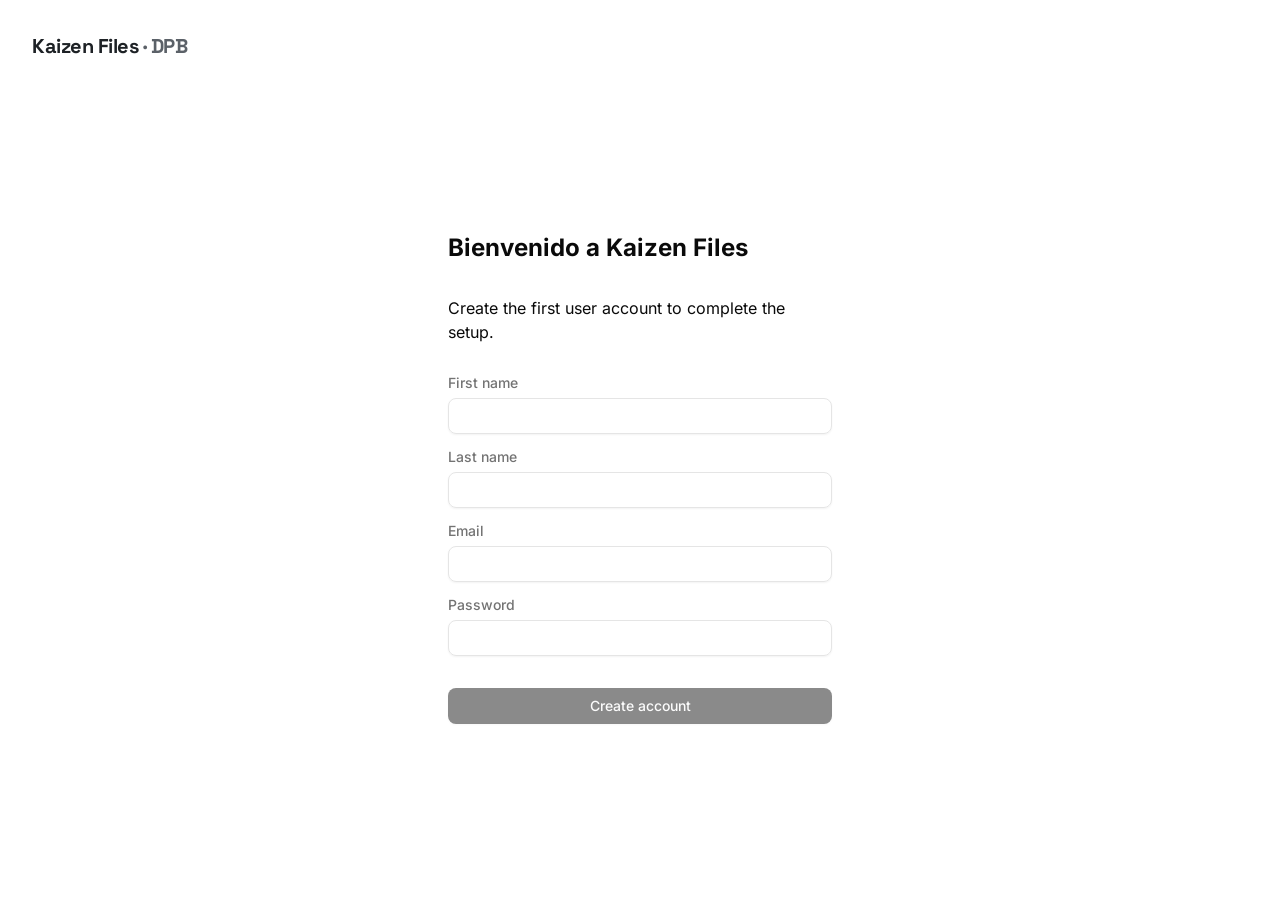
==== commit db6913da: "Updates" ====
--- a/index.html
+++ b/index.html
@@ -1 +1 @@
-<!doctype html><html lang="en" translate="no" class="notranslate"><head><meta charset="utf-8"><meta name="viewport" content="minimum-scale=1,initial-scale=1,width=device-width"><meta name="theme-color" content="#000000"><meta name="google" content="notranslate"><meta name="mobile-web-app-capable" content="yes"><meta name="apple-mobile-web-app-capable" content="yes"><meta name="apple-mobile-web-app-status-bar-style" content="default"><link rel="manifest" href="./manifest.json"><link rel="icon shortcut" href="./favicon.ico"><link rel="apple-touch-icon" sizes="40x40" href="./appIcon/40.png"><link rel="apple-touch-icon" sizes="58x58" href="./appIcon/58.png"><link rel="apple-touch-icon" sizes="60x60" href="./appIcon/60.png"><link rel="apple-touch-icon" sizes="76x76" href="./appIcon/76.png"><link rel="apple-touch-icon" sizes="80x80" href="./appIcon/80.png"><link rel="apple-touch-icon" sizes="87x87" href="./appIcon/87.png"><link rel="apple-touch-icon" sizes="114x114" href="./appIcon/114.png"><link rel="apple-touch-icon" sizes="120x120" href="./appIcon/120.png"><link rel="apple-touch-icon" sizes="128x128" href="./appIcon/128.png"><link rel="apple-touch-icon" sizes="136x136" href="./appIcon/136.png"><link rel="apple-touch-icon" sizes="152x152" href="./appIcon/152.png"><link rel="apple-touch-icon" sizes="167x167" href="./appIcon/167.png"><link rel="apple-touch-icon" sizes="180x180" href="./appIcon/180.png"><link rel="apple-touch-icon" sizes="192x192" href="./appIcon/192.png"><link rel="apple-touch-icon" sizes="1024x1024" href="./appIcon/1024.png"><title>Atomic CRM</title><style>body{margin:0;padding:0;font-family:sans-serif}button,input,select,textarea,a{touch-action:manipulation}.loader-container{background-color:#fafafa;flex-direction:column;justify-content:center;align-items:center;display:flex;position:absolute;inset:0}.loader,.loader:before,.loader:after{border-radius:50%}.loader{color:#283593;text-indent:-99999em;width:10em;height:10em;margin:55px auto;font-size:11px;position:relative;-webkit-transform:translateZ(0);-ms-transform:translateZ(0);transform:translateZ(0);box-shadow:inset 0 0 0 1em}.loader:before,.loader:after{content:"";position:absolute}.loader:before{-webkit-transform-origin:5.2em 5.1em;transform-origin:5.2em 5.1em;background:#fafafa;border-radius:10.2em 0 0 10.2em;width:5.2em;height:10.2em;-webkit-animation:2s 1.5s infinite load2;animation:2s 1.5s infinite load2;top:-.1em;left:-.1em}.loader:after{-webkit-transform-origin:0 5.1em;transform-origin:0 5.1em;background:#fafafa;border-radius:0 10.2em 10.2em 0;width:5.2em;height:10.2em;-webkit-animation:2s infinite load2;animation:2s infinite load2;top:-.1em;left:5.1em}@-webkit-keyframes load2{0%{-webkit-transform:rotate(0);transform:rotate(0)}to{-webkit-transform:rotate(360deg);transform:rotate(360deg)}}@keyframes load2{0%{-webkit-transform:rotate(0);transform:rotate(0)}to{-webkit-transform:rotate(360deg);transform:rotate(360deg)}}</style><script type="module" crossorigin src="./assets/index-CdbqZUlc.js"></script><link rel="modulepreload" crossorigin href="./assets/__vite-browser-external-D7Ct-6yo.js"><link rel="stylesheet" crossorigin href="./assets/index-C1NVrND9.css"><script id="vite-plugin-pwa:register-sw" src="./registerSW.js"></script></head><body><div id="root"><div class="loader-container"><div class="loader">Loading...</div></div></div><noscript>You need to enable JavaScript to run this app.</noscript></body></html>+<!doctype html><html lang="es" translate="no" class="notranslate"><head><meta charset="utf-8"><meta name="viewport" content="minimum-scale=1,initial-scale=1,width=device-width"><meta name="theme-color" content="#000000"><meta name="google" content="notranslate"><meta name="mobile-web-app-capable" content="yes"><meta name="apple-mobile-web-app-capable" content="yes"><meta name="apple-mobile-web-app-status-bar-style" content="default"><link rel="manifest" href="./manifest.json"><link rel="icon" type="image/svg+xml" href="./kaizen/icono.svg"><link rel="icon" type="image/png" sizes="32x32" href="./kaizen/icono-32.png"><link rel="apple-touch-icon" sizes="180x180" href="./kaizen/icono-180.png"><link rel="preconnect" href="https://fonts.googleapis.com"><link rel="preconnect" href="https://fonts.gstatic.com" crossorigin><link rel="stylesheet" href="https://fonts.googleapis.com/css2?family=Space+Grotesk:wght@700&display=swap"><title>Kaizen Files</title><style>body{margin:0;padding:0;font-family:sans-serif}button,input,select,textarea,a{touch-action:manipulation}.loader-container{background-color:#fafafa;flex-direction:column;justify-content:center;align-items:center;display:flex;position:absolute;inset:0}.loader,.loader:before,.loader:after{border-radius:50%}.loader{color:#283593;text-indent:-99999em;width:10em;height:10em;margin:55px auto;font-size:11px;position:relative;-webkit-transform:translateZ(0);-ms-transform:translateZ(0);transform:translateZ(0);box-shadow:inset 0 0 0 1em}.loader:before,.loader:after{content:"";position:absolute}.loader:before{-webkit-transform-origin:5.2em 5.1em;transform-origin:5.2em 5.1em;background:#fafafa;border-radius:10.2em 0 0 10.2em;width:5.2em;height:10.2em;-webkit-animation:2s 1.5s infinite load2;animation:2s 1.5s infinite load2;top:-.1em;left:-.1em}.loader:after{-webkit-transform-origin:0 5.1em;transform-origin:0 5.1em;background:#fafafa;border-radius:0 10.2em 10.2em 0;width:5.2em;height:10.2em;-webkit-animation:2s infinite load2;animation:2s infinite load2;top:-.1em;left:5.1em}@-webkit-keyframes load2{0%{-webkit-transform:rotate(0);transform:rotate(0)}to{-webkit-transform:rotate(360deg);transform:rotate(360deg)}}@keyframes load2{0%{-webkit-transform:rotate(0);transform:rotate(0)}to{-webkit-transform:rotate(360deg);transform:rotate(360deg)}}</style><script type="module" crossorigin src="./assets/index-CFnZ7AoH.js"></script><link rel="stylesheet" crossorigin href="./assets/index-BIwMSw6A.css"><script id="vite-plugin-pwa:register-sw" src="./registerSW.js"></script></head><body><div id="root"><div class="loader-container"><div class="loader">Cargando...</div></div></div><noscript>Activa JavaScript para usar Kaizen Files.</noscript></body></html>
--- a/assets/index-BIwMSw6A.css
+++ b/assets/index-BIwMSw6A.css
@@ -0,0 +1 @@
+@layer properties{@supports (((-webkit-hyphens:none)) and (not (margin-trim:inline))) or ((-moz-orient:inline) and (not (color:rgb(from red r g b)))){*,:before,:after,::backdrop{--tw-translate-x:0;--tw-translate-y:0;--tw-translate-z:0;--tw-scale-x:1;--tw-scale-y:1;--tw-scale-z:1;--tw-rotate-x:initial;--tw-rotate-y:initial;--tw-rotate-z:initial;--tw-skew-x:initial;--tw-skew-y:initial;--tw-space-y-reverse:0;--tw-space-x-reverse:0;--tw-divide-y-reverse:0;--tw-border-style:solid;--tw-gradient-position:initial;--tw-gradient-from:#0000;--tw-gradient-via:#0000;--tw-gradient-to:#0000;--tw-gradient-stops:initial;--tw-gradient-via-stops:initial;--tw-gradient-from-position:0%;--tw-gradient-via-position:50%;--tw-gradient-to-position:100%;--tw-leading:initial;--tw-font-weight:initial;--tw-tracking:initial;--tw-ordinal:initial;--tw-slashed-zero:initial;--tw-numeric-figure:initial;--tw-numeric-spacing:initial;--tw-numeric-fraction:initial;--tw-shadow:0 0 #0000;--tw-shadow-color:initial;--tw-shadow-alpha:100%;--tw-inset-shadow:0 0 #0000;--tw-inset-shadow-color:initial;--tw-inset-shadow-alpha:100%;--tw-ring-color:initial;--tw-ring-shadow:0 0 #0000;--tw-inset-ring-color:initial;--tw-inset-ring-shadow:0 0 #0000;--tw-ring-inset:initial;--tw-ring-offset-width:0px;--tw-ring-offset-color:#fff;--tw-ring-offset-shadow:0 0 #0000;--tw-outline-style:solid;--tw-blur:initial;--tw-brightness:initial;--tw-contrast:initial;--tw-grayscale:initial;--tw-hue-rotate:initial;--tw-invert:initial;--tw-opacity:initial;--tw-saturate:initial;--tw-sepia:initial;--tw-drop-shadow:initial;--tw-drop-shadow-color:initial;--tw-drop-shadow-alpha:100%;--tw-drop-shadow-size:initial;--tw-duration:initial;--tw-ease:initial;--tw-content:"";--tw-animation-delay:0s;--tw-animation-direction:normal;--tw-animation-duration:initial;--tw-animation-fill-mode:none;--tw-animation-iteration-count:1;--tw-enter-blur:0;--tw-enter-opacity:1;--tw-enter-rotate:0;--tw-enter-scale:1;--tw-enter-translate-x:0;--tw-enter-translate-y:0;--tw-exit-blur:0;--tw-exit-opacity:1;--tw-exit-rotate:0;--tw-exit-scale:1;--tw-exit-translate-x:0;--tw-exit-translate-y:0}}}@layer theme{:root,:host{--font-mono:ui-monospace,SFMono-Regular,Menlo,Monaco,Consolas,"Liberation Mono","Courier New",monospace;--color-red-100:oklch(93.6% .032 17.717);--color-red-500:oklch(63.7% .237 25.331);--color-red-600:oklch(57.7% .245 27.325);--color-red-800:oklch(44.4% .177 26.899);--color-red-900:oklch(39.6% .141 25.723);--color-red-950:oklch(25.8% .092 26.042);--color-orange-100:oklch(95.4% .038 75.164);--color-orange-300:oklch(83.7% .128 66.29);--color-orange-500:oklch(70.5% .213 47.604);--color-orange-700:oklch(55.3% .195 38.402);--color-orange-900:oklch(40.8% .123 38.172);--color-orange-950:oklch(26.6% .079 36.259);--color-amber-50:oklch(98.7% .022 95.277);--color-amber-100:oklch(96.2% .059 95.617);--color-amber-200:oklch(92.4% .12 95.746);--color-amber-300:oklch(87.9% .169 91.605);--color-amber-800:oklch(47.3% .137 46.201);--color-amber-900:oklch(41.4% .112 45.904);--color-amber-950:oklch(27.9% .077 45.635);--color-green-50:oklch(98.2% .018 155.826);--color-green-100:oklch(96.2% .044 156.743);--color-green-500:oklch(72.3% .219 149.579);--color-green-600:oklch(62.7% .194 149.214);--color-green-900:oklch(39.3% .095 152.535);--color-emerald-100:oklch(95% .052 163.051);--color-emerald-900:oklch(37.8% .077 168.94);--color-emerald-950:oklch(26.2% .051 172.552);--color-blue-300:oklch(80.9% .105 251.813);--color-blue-700:oklch(48.8% .243 264.376);--color-indigo-50:oklch(96.2% .018 272.314);--color-indigo-100:oklch(93% .034 272.788);--color-indigo-200:oklch(87% .065 274.039);--color-indigo-300:oklch(78.5% .115 274.713);--color-indigo-400:oklch(67.3% .182 276.935);--color-indigo-500:oklch(58.5% .233 277.117);--color-indigo-600:oklch(51.1% .262 276.966);--color-indigo-700:oklch(45.7% .24 277.023);--color-indigo-800:oklch(39.8% .195 277.366);--color-indigo-900:oklch(35.9% .144 278.697);--color-gray-50:oklch(98.5% .002 247.839);--color-gray-100:oklch(96.7% .003 264.542);--color-gray-200:oklch(92.8% .006 264.531);--color-gray-300:oklch(87.2% .01 258.338);--color-gray-500:oklch(55.1% .027 264.364);--color-gray-600:oklch(44.6% .03 256.802);--color-gray-800:oklch(27.8% .033 256.848);--color-zinc-100:oklch(96.7% .001 286.375);--color-zinc-400:oklch(70.5% .015 286.067);--color-zinc-900:oklch(21% .006 285.885);--color-black:#000;--color-white:#fff;--spacing:.25rem;--breakpoint-xl:80rem;--container-sm:24rem;--container-lg:32rem;--container-xl:36rem;--container-2xl:42rem;--container-3xl:48rem;--container-4xl:56rem;--text-xs:.75rem;--text-xs--line-height:calc(1/.75);--text-sm:.875rem;--text-sm--line-height:calc(1.25/.875);--text-base:1rem;--text-base--line-height: 1.5 ;--text-lg:1.125rem;--text-lg--line-height:calc(1.75/1.125);--text-xl:1.25rem;--text-xl--line-height:calc(1.75/1.25);--text-2xl:1.5rem;--text-2xl--line-height:calc(2/1.5);--text-3xl:1.875rem;--text-3xl--line-height: 1.2 ;--font-weight-normal:400;--font-weight-medium:500;--font-weight-semibold:600;--font-weight-bold:700;--tracking-tight:-.025em;--tracking-wide:.025em;--tracking-wider:.05em;--tracking-widest:.1em;--leading-snug:1.375;--leading-normal:1.5;--leading-relaxed:1.625;--radius-xs:.125rem;--radius-2xl:1rem;--ease-in-out:cubic-bezier(.4,0,.2,1);--animate-spin:spin 1s linear infinite;--animate-pulse:pulse 2s cubic-bezier(.4,0,.6,1)infinite;--default-transition-duration:.15s;--default-transition-timing-function:cubic-bezier(.4,0,.2,1);--default-font-family:"Inter Variable",ui-sans-serif,system-ui,sans-serif;--default-mono-font-family:var(--font-mono);--color-muted-foreground:var(--muted-foreground)}}@layer base{*,:after,:before,::backdrop{box-sizing:border-box;border:0 solid;margin:0;padding:0}::file-selector-button{box-sizing:border-box;border:0 solid;margin:0;padding:0}html,:host{-webkit-text-size-adjust:100%;tab-size:4;line-height:1.5;font-family:var(--default-font-family,ui-sans-serif,system-ui,sans-serif,"Apple Color Emoji","Segoe UI Emoji","Segoe UI Symbol","Noto Color Emoji");font-feature-settings:var(--default-font-feature-settings,normal);font-variation-settings:var(--default-font-variation-settings,normal);-webkit-tap-highlight-color:transparent}hr{height:0;color:inherit;border-top-width:1px}abbr:where([title]){-webkit-text-decoration:underline dotted;text-decoration:underline dotted}h1,h2,h3,h4,h5,h6{font-size:inherit;font-weight:inherit}a{color:inherit;-webkit-text-decoration:inherit;text-decoration:inherit}b,strong{font-weight:bolder}code,kbd,samp,pre{font-family:var(--default-mono-font-family,ui-monospace,SFMono-Regular,Menlo,Monaco,Consolas,"Liberation Mono","Courier New",monospace);font-feature-settings:var(--default-mono-font-feature-settings,normal);font-variation-settings:var(--default-mono-font-variation-settings,normal);font-size:1em}small{font-size:80%}sub,sup{vertical-align:baseline;font-size:75%;line-height:0;position:relative}sub{bottom:-.25em}sup{top:-.5em}table{text-indent:0;border-color:inherit;border-collapse:collapse}:-moz-focusring{outline:auto}progress{vertical-align:baseline}summary{display:list-item}ol,ul,menu{list-style:none}img,svg,video,canvas,audio,iframe,embed,object{vertical-align:middle;display:block}img,video{max-width:100%;height:auto}button,input,select,optgroup,textarea{font:inherit;font-feature-settings:inherit;font-variation-settings:inherit;letter-spacing:inherit;color:inherit;opacity:1;background-color:#0000;border-radius:0}::file-selector-button{font:inherit;font-feature-settings:inherit;font-variation-settings:inherit;letter-spacing:inherit;color:inherit;opacity:1;background-color:#0000;border-radius:0}:where(select:is([multiple],[size])) optgroup{font-weight:bolder}:where(select:is([multiple],[size])) optgroup option{padding-inline-start:20px}::file-selector-button{margin-inline-end:4px}::placeholder{opacity:1}@supports (not ((-webkit-appearance:-apple-pay-button))) or (contain-intrinsic-size:1px){::placeholder{color:currentColor}@supports (color:color-mix(in lab,red,red)){::placeholder{color:color-mix(in oklab,currentcolor 50%,transparent)}}}textarea{resize:vertical}::-webkit-search-decoration{-webkit-appearance:none}::-webkit-date-and-time-value{min-height:1lh;text-align:inherit}::-webkit-datetime-edit{display:inline-flex}::-webkit-datetime-edit-fields-wrapper{padding:0}::-webkit-datetime-edit{padding-block:0}::-webkit-datetime-edit-year-field{padding-block:0}::-webkit-datetime-edit-month-field{padding-block:0}::-webkit-datetime-edit-day-field{padding-block:0}::-webkit-datetime-edit-hour-field{padding-block:0}::-webkit-datetime-edit-minute-field{padding-block:0}::-webkit-datetime-edit-second-field{padding-block:0}::-webkit-datetime-edit-millisecond-field{padding-block:0}::-webkit-datetime-edit-meridiem-field{padding-block:0}::-webkit-calendar-picker-indicator{line-height:1}:-moz-ui-invalid{box-shadow:none}button,input:where([type=button],[type=reset],[type=submit]){appearance:button}::file-selector-button{appearance:button}::-webkit-inner-spin-button{height:auto}::-webkit-outer-spin-button{height:auto}[hidden]:where(:not([hidden=until-found])){display:none!important}*{border-color:var(--border);outline-color:var(--ring)}@supports (color:color-mix(in lab,red,red)){*{outline-color:color-mix(in oklab,var(--ring)50%,transparent)}}body{background-color:var(--background);color:var(--foreground);font-family:Inter Variable,ui-sans-serif,system-ui,sans-serif}}@layer components;@layer utilities{.\@container\/card-header{container:card-header/inline-size}.pointer-events-auto{pointer-events:auto}.pointer-events-none{pointer-events:none}.collapse{visibility:collapse}.invisible{visibility:hidden}.visible{visibility:visible}.sr-only{clip-path:inset(50%);white-space:nowrap;border-width:0;width:1px;height:1px;margin:-1px;padding:0;position:absolute;overflow:hidden}.absolute{position:absolute}.fixed{position:fixed}.relative{position:relative}.static{position:static}.sticky{position:sticky}.inset-0{inset:calc(var(--spacing)*0)}.inset-x-0{inset-inline:calc(var(--spacing)*0)}.inset-y-0{inset-block:calc(var(--spacing)*0)}.-top-1{top:calc(var(--spacing)*-1)}.-top-12{top:calc(var(--spacing)*-12)}.top-0{top:calc(var(--spacing)*0)}.top-1\.5{top:calc(var(--spacing)*1.5)}.top-1\/2{top:50%}.top-1\/20{top:5%}.top-2{top:calc(var(--spacing)*2)}.top-3\.5{top:calc(var(--spacing)*3.5)}.top-4{top:calc(var(--spacing)*4)}.top-\[1px\]{top:1px}.top-\[50\%\]{top:50%}.top-\[60\%\]{top:60%}.top-full{top:100%}.-right-1{right:calc(var(--spacing)*-1)}.right-0{right:calc(var(--spacing)*0)}.right-1{right:calc(var(--spacing)*1)}.right-2{right:calc(var(--spacing)*2)}.right-3{right:calc(var(--spacing)*3)}.right-4{right:calc(var(--spacing)*4)}.right-8{right:calc(var(--spacing)*8)}.bottom-0{bottom:calc(var(--spacing)*0)}.bottom-2{bottom:calc(var(--spacing)*2)}.bottom-full{bottom:100%}.left-0{left:calc(var(--spacing)*0)}.left-1\/2{left:50%}.left-2{left:calc(var(--spacing)*2)}.left-4{left:calc(var(--spacing)*4)}.left-\[50\%\]{left:50%}.isolate{isolation:isolate}.z-10{z-index:10}.z-20{z-index:20}.z-50{z-index:50}.z-\[1\]{z-index:1}.order-first{order:-9999}.col-start-2{grid-column-start:2}.row-span-2{grid-row:span 2/span 2}.row-start-1{grid-row-start:1}.float-right{float:right}.container{width:100%}@media(min-width:40rem){.container{max-width:40rem}}@media(min-width:48rem){.container{max-width:48rem}}@media(min-width:64rem){.container{max-width:64rem}}@media(min-width:80rem){.container{max-width:80rem}}@media(min-width:96rem){.container{max-width:96rem}}.-m-4{margin:calc(var(--spacing)*-4)}.m-0{margin:calc(var(--spacing)*0)}.m-1{margin:calc(var(--spacing)*1)}.m-4{margin:calc(var(--spacing)*4)}.m-22{margin:calc(var(--spacing)*22)}.m-28{margin:calc(var(--spacing)*28)}.-mx-1{margin-inline:calc(var(--spacing)*-1)}.-mx-2{margin-inline:calc(var(--spacing)*-2)}.mx-2{margin-inline:calc(var(--spacing)*2)}.mx-3{margin-inline:calc(var(--spacing)*3)}.mx-3\.5{margin-inline:calc(var(--spacing)*3.5)}.mx-auto{margin-inline:auto}.my-0{margin-block:calc(var(--spacing)*0)}.my-1{margin-block:calc(var(--spacing)*1)}.my-2{margin-block:calc(var(--spacing)*2)}.my-4{margin-block:calc(var(--spacing)*4)}.my-5{margin-block:calc(var(--spacing)*5)}.my-8{margin-block:calc(var(--spacing)*8)}.-mt-12{margin-top:calc(var(--spacing)*-12)}.mt-0{margin-top:calc(var(--spacing)*0)}.mt-0\.5{margin-top:calc(var(--spacing)*.5)}.mt-1{margin-top:calc(var(--spacing)*1)}.mt-1\.5{margin-top:calc(var(--spacing)*1.5)}.mt-2{margin-top:calc(var(--spacing)*2)}.mt-3{margin-top:calc(var(--spacing)*3)}.mt-4{margin-top:calc(var(--spacing)*4)}.mt-5{margin-top:calc(var(--spacing)*5)}.mt-6{margin-top:calc(var(--spacing)*6)}.mt-8{margin-top:calc(var(--spacing)*8)}.mt-auto{margin-top:auto}.-mr-3{margin-right:calc(var(--spacing)*-3)}.mr-1{margin-right:calc(var(--spacing)*1)}.mr-2{margin-right:calc(var(--spacing)*2)}.mr-3{margin-right:calc(var(--spacing)*3)}.mr-4{margin-right:calc(var(--spacing)*4)}.mr-8{margin-right:calc(var(--spacing)*8)}.mr-10{margin-right:calc(var(--spacing)*10)}.mb-0{margin-bottom:calc(var(--spacing)*0)}.mb-1{margin-bottom:calc(var(--spacing)*1)}.mb-1\.5{margin-bottom:calc(var(--spacing)*1.5)}.mb-2{margin-bottom:calc(var(--spacing)*2)}.mb-3{margin-bottom:calc(var(--spacing)*3)}.mb-4{margin-bottom:calc(var(--spacing)*4)}.mb-5{margin-bottom:calc(var(--spacing)*5)}.mb-6{margin-bottom:calc(var(--spacing)*6)}.mb-8{margin-bottom:calc(var(--spacing)*8)}.-ml-1{margin-left:calc(var(--spacing)*-1)}.-ml-3{margin-left:calc(var(--spacing)*-3)}.ml-1{margin-left:calc(var(--spacing)*1)}.ml-2{margin-left:calc(var(--spacing)*2)}.ml-4{margin-left:calc(var(--spacing)*4)}.ml-8{margin-left:calc(var(--spacing)*8)}.ml-auto{margin-left:auto}.line-clamp-1{-webkit-line-clamp:1;-webkit-box-orient:vertical;display:-webkit-box;overflow:hidden}.line-clamp-2{-webkit-line-clamp:2;-webkit-box-orient:vertical;display:-webkit-box;overflow:hidden}.line-clamp-3{-webkit-line-clamp:3;-webkit-box-orient:vertical;display:-webkit-box;overflow:hidden}.block{display:block}.contents{display:contents}.flex{display:flex}.grid{display:grid}.hidden{display:none}.inline{display:inline}.inline-block{display:inline-block}.inline-flex{display:inline-flex}.table{display:table}.table-caption{display:table-caption}.table-cell{display:table-cell}.table-row{display:table-row}.field-sizing-content{field-sizing:content}.aspect-884\/724{aspect-ratio:884/724}.aspect-1304\/814{aspect-ratio:1304/814}.aspect-square{aspect-ratio:1}.\!size-5{width:calc(var(--spacing)*5)!important;height:calc(var(--spacing)*5)!important}.size-2{width:calc(var(--spacing)*2);height:calc(var(--spacing)*2)}.size-2\.5{width:calc(var(--spacing)*2.5);height:calc(var(--spacing)*2.5)}.size-3{width:calc(var(--spacing)*3);height:calc(var(--spacing)*3)}.size-3\.5{width:calc(var(--spacing)*3.5);height:calc(var(--spacing)*3.5)}.size-4{width:calc(var(--spacing)*4);height:calc(var(--spacing)*4)}.size-5{width:calc(var(--spacing)*5);height:calc(var(--spacing)*5)}.size-6{width:calc(var(--spacing)*6);height:calc(var(--spacing)*6)}.size-7{width:calc(var(--spacing)*7);height:calc(var(--spacing)*7)}.size-8{width:calc(var(--spacing)*8);height:calc(var(--spacing)*8)}.size-9{width:calc(var(--spacing)*9);height:calc(var(--spacing)*9)}.size-10{width:calc(var(--spacing)*10);height:calc(var(--spacing)*10)}.size-12{width:calc(var(--spacing)*12);height:calc(var(--spacing)*12)}.size-full{width:100%;height:100%}.\!h-auto{height:auto!important}.h-0{height:calc(var(--spacing)*0)}.h-1\.5{height:calc(var(--spacing)*1.5)}.h-2{height:calc(var(--spacing)*2)}.h-2\.5{height:calc(var(--spacing)*2.5)}.h-3{height:calc(var(--spacing)*3)}.h-4{height:calc(var(--spacing)*4)}.h-5{height:calc(var(--spacing)*5)}.h-6{height:calc(var(--spacing)*6)}.h-7{height:calc(var(--spacing)*7)}.h-8{height:calc(var(--spacing)*8)}.h-9{height:calc(var(--spacing)*9)}.h-10{height:calc(var(--spacing)*10)}.h-12{height:calc(var(--spacing)*12)}.h-14{height:calc(var(--spacing)*14)}.h-16{height:calc(var(--spacing)*16)}.h-32{height:calc(var(--spacing)*32)}.h-\[1\.2rem\]{height:1.2rem}.h-\[1\.15rem\]{height:1.15rem}.h-\[20px\]{height:20px}.h-\[20vh\]{height:20vh}.h-\[25px\]{height:25px}.h-\[50px\]{height:50px}.h-\[100px\]{height:100px}.h-\[200px\]{height:200px}.h-\[400px\]{height:400px}.h-\[calc\(100\%-1px\)\]{height:calc(100% - 1px)}.h-\[var\(--radix-navigation-menu-viewport-height\)\]{height:var(--radix-navigation-menu-viewport-height)}.h-\[var\(--radix-select-trigger-height\)\]{height:var(--radix-select-trigger-height)}.h-auto{height:auto}.h-dvh{height:100dvh}.h-fit{height:fit-content}.h-full{height:100%}.h-px{height:1px}.h-screen{height:100vh}.h-svh{height:100svh}.max-h-\(--radix-dropdown-menu-content-available-height\){max-height:var(--radix-dropdown-menu-content-available-height)}.max-h-\(--radix-select-content-available-height\){max-height:var(--radix-select-content-available-height)}.max-h-0{max-height:calc(var(--spacing)*0)}.max-h-9\/10{max-height:90%}.max-h-46{max-height:calc(var(--spacing)*46)}.max-h-\[50vh\]{max-height:50vh}.max-h-\[90dvh\]{max-height:90dvh}.max-h-\[300px\]{max-height:300px}.max-h-\[5000px\]{max-height:5000px}.min-h-0{min-height:calc(var(--spacing)*0)}.min-h-4{min-height:calc(var(--spacing)*4)}.min-h-6{min-height:calc(var(--spacing)*6)}.min-h-10{min-height:calc(var(--spacing)*10)}.min-h-11{min-height:calc(var(--spacing)*11)}.min-h-12{min-height:calc(var(--spacing)*12)}.min-h-14{min-height:calc(var(--spacing)*14)}.min-h-16{min-height:calc(var(--spacing)*16)}.min-h-\[20rem\]{min-height:20rem}.min-h-\[24px\]{min-height:24px}.min-h-\[50vh\]{min-height:50vh}.min-h-\[calc\(100dvh-3\.5rem-4\.5rem\)\]{min-height:calc(100dvh - 8rem)}.min-h-\[calc\(100vh-3rem\)\]{min-height:calc(100vh - 3rem)}.min-h-screen{min-height:100vh}.min-h-svh{min-height:100svh}.w-\(--sidebar-width\){width:var(--sidebar-width)}.w-1\/3{width:33.3333%}.w-1\/4{width:25%}.w-2{width:calc(var(--spacing)*2)}.w-2\.5{width:calc(var(--spacing)*2.5)}.w-2\/5{width:40%}.w-3{width:calc(var(--spacing)*3)}.w-3\/4{width:75%}.w-4{width:calc(var(--spacing)*4)}.w-4\/5{width:80%}.w-5{width:calc(var(--spacing)*5)}.w-6{width:calc(var(--spacing)*6)}.w-8{width:calc(var(--spacing)*8)}.w-9{width:calc(var(--spacing)*9)}.w-10{width:calc(var(--spacing)*10)}.w-12{width:calc(var(--spacing)*12)}.w-16{width:calc(var(--spacing)*16)}.w-24{width:calc(var(--spacing)*24)}.w-25{width:calc(var(--spacing)*25)}.w-32{width:calc(var(--spacing)*32)}.w-48{width:calc(var(--spacing)*48)}.w-52{width:calc(var(--spacing)*52)}.w-56{width:calc(var(--spacing)*56)}.w-72{width:calc(var(--spacing)*72)}.w-92{width:calc(var(--spacing)*92)}.w-\[1\.2rem\]{width:1.2rem}.w-\[20px\]{width:20px}.w-\[25px\]{width:25px}.w-\[90\%\]{width:90%}.w-\[100px\]{width:100px}.w-\[150px\]{width:150px}.w-\[194px\]{width:194px}.w-\[200px\]{width:200px}.w-\[1008px\]{width:1008px}.w-auto{width:auto}.w-fit{width:fit-content}.w-full{width:100%}.w-max{width:max-content}.max-w-\(--radix-popover-trigger-width\){max-width:var(--radix-popover-trigger-width)}.max-w-\(--skeleton-width\){max-width:var(--skeleton-width)}.max-w-2xl{max-width:var(--container-2xl)}.max-w-3xl{max-width:var(--container-3xl)}.max-w-150{max-width:calc(var(--spacing)*150)}.max-w-\[600px\]{max-width:600px}.max-w-\[calc\(100\%-2rem\)\]{max-width:calc(100% - 2rem)}.max-w-full{max-width:100%}.max-w-lg{max-width:var(--container-lg)}.max-w-max{max-width:max-content}.max-w-screen-xl{max-width:var(--breakpoint-xl)}.max-w-sm{max-width:var(--container-sm)}.max-w-xl{max-width:var(--container-xl)}.min-w-0{min-width:calc(var(--spacing)*0)}.min-w-5{min-width:calc(var(--spacing)*5)}.min-w-8{min-width:calc(var(--spacing)*8)}.min-w-9{min-width:calc(var(--spacing)*9)}.min-w-10{min-width:calc(var(--spacing)*10)}.min-w-20{min-width:calc(var(--spacing)*20)}.min-w-24{min-width:calc(var(--spacing)*24)}.min-w-50{min-width:calc(var(--spacing)*50)}.min-w-52{min-width:calc(var(--spacing)*52)}.min-w-92{min-width:calc(var(--spacing)*92)}.min-w-\[8rem\]{min-width:8rem}.min-w-\[10vw\]{min-width:10vw}.min-w-\[200px\]{min-width:200px}.min-w-\[var\(--radix-select-trigger-width\)\]{min-width:var(--radix-select-trigger-width)}.flex-1{flex:1}.flex-auto{flex:auto}.flex-none{flex:none}.flex-shrink-0,.shrink-0{flex-shrink:0}.flex-grow,.grow{flex-grow:1}.basis-full{flex-basis:100%}.caption-bottom{caption-side:bottom}.border-collapse{border-collapse:collapse}.origin-\(--radix-dropdown-menu-content-transform-origin\){transform-origin:var(--radix-dropdown-menu-content-transform-origin)}.origin-\(--radix-popover-content-transform-origin\){transform-origin:var(--radix-popover-content-transform-origin)}.origin-\(--radix-select-content-transform-origin\){transform-origin:var(--radix-select-content-transform-origin)}.origin-\(--radix-tooltip-content-transform-origin\){transform-origin:var(--radix-tooltip-content-transform-origin)}.origin-top{transform-origin:top}.-translate-x-1\/2{--tw-translate-x: -50% ;translate:var(--tw-translate-x)var(--tw-translate-y)}.-translate-x-px{--tw-translate-x:-1px;translate:var(--tw-translate-x)var(--tw-translate-y)}.translate-x-\[-50\%\]{--tw-translate-x:-50%;translate:var(--tw-translate-x)var(--tw-translate-y)}.translate-x-px{--tw-translate-x:1px;translate:var(--tw-translate-x)var(--tw-translate-y)}.-translate-y-1\/2{--tw-translate-y: -50% ;translate:var(--tw-translate-x)var(--tw-translate-y)}.translate-y-0{--tw-translate-y:calc(var(--spacing)*0);translate:var(--tw-translate-x)var(--tw-translate-y)}.translate-y-0\.5{--tw-translate-y:calc(var(--spacing)*.5);translate:var(--tw-translate-x)var(--tw-translate-y)}.translate-y-\[-50\%\]{--tw-translate-y:-50%;translate:var(--tw-translate-x)var(--tw-translate-y)}.translate-y-\[calc\(-50\%_-_2px\)\]{--tw-translate-y: calc(-50% - 2px) ;translate:var(--tw-translate-x)var(--tw-translate-y)}.scale-0{--tw-scale-x:0%;--tw-scale-y:0%;--tw-scale-z:0%;scale:var(--tw-scale-x)var(--tw-scale-y)}.scale-100{--tw-scale-x:100%;--tw-scale-y:100%;--tw-scale-z:100%;scale:var(--tw-scale-x)var(--tw-scale-y)}.scale-125{--tw-scale-x:125%;--tw-scale-y:125%;--tw-scale-z:125%;scale:var(--tw-scale-x)var(--tw-scale-y)}.scale-y-0{--tw-scale-y:0%;scale:var(--tw-scale-x)var(--tw-scale-y)}.scale-y-100{--tw-scale-y:100%;scale:var(--tw-scale-x)var(--tw-scale-y)}.rotate-0{rotate:none}.rotate-1{rotate:1deg}.rotate-45{rotate:45deg}.rotate-90{rotate:90deg}.transform{transform:var(--tw-rotate-x,)var(--tw-rotate-y,)var(--tw-rotate-z,)var(--tw-skew-x,)var(--tw-skew-y,)}.animate-in{animation:enter var(--tw-animation-duration,var(--tw-duration,.15s))var(--tw-ease,ease)var(--tw-animation-delay,0s)var(--tw-animation-iteration-count,1)var(--tw-animation-direction,normal)var(--tw-animation-fill-mode,none)}.animate-pulse{animation:var(--animate-pulse)}.animate-spin{animation:var(--animate-spin)}.cursor-default{cursor:default}.cursor-grab{cursor:grab}.cursor-move{cursor:move}.cursor-not-allowed{cursor:not-allowed}.cursor-pointer{cursor:pointer}.resize{resize:both}.resize-none{resize:none}.scroll-my-1{scroll-margin-block:calc(var(--spacing)*1)}.scroll-mb-28{scroll-margin-bottom:calc(var(--spacing)*28)}.scroll-py-1{scroll-padding-block:calc(var(--spacing)*1)}.list-inside{list-style-position:inside}.list-disc{list-style-type:disc}.list-none{list-style-type:none}.appearance-none{appearance:none}.auto-rows-min{grid-auto-rows:min-content}.grid-cols-1{grid-template-columns:repeat(1,minmax(0,1fr))}.grid-cols-2{grid-template-columns:repeat(2,minmax(0,1fr))}.grid-cols-3{grid-template-columns:repeat(3,minmax(0,1fr))}.grid-cols-4{grid-template-columns:repeat(4,minmax(0,1fr))}.grid-cols-5{grid-template-columns:repeat(5,minmax(0,1fr))}.grid-cols-\[0_1fr\]{grid-template-columns:0 1fr}.grid-cols-\[1fr_8rem\]{grid-template-columns:1fr 8rem}.grid-cols-\[1fr_auto\]{grid-template-columns:1fr auto}.grid-rows-\[auto_auto\]{grid-template-rows:auto auto}.flex-col{flex-direction:column}.flex-col-reverse{flex-direction:column-reverse}.flex-row{flex-direction:row}.flex-nowrap{flex-wrap:nowrap}.flex-wrap{flex-wrap:wrap}.items-baseline{align-items:baseline}.items-center{align-items:center}.items-end{align-items:flex-end}.items-start{align-items:flex-start}.items-stretch{align-items:stretch}.justify-between{justify-content:space-between}.justify-center{justify-content:center}.justify-end{justify-content:flex-end}.justify-evenly{justify-content:space-evenly}.justify-start{justify-content:flex-start}.justify-items-start{justify-items:start}.gap-0{gap:calc(var(--spacing)*0)}.gap-0\.5{gap:calc(var(--spacing)*.5)}.gap-1{gap:calc(var(--spacing)*1)}.gap-1\.5{gap:calc(var(--spacing)*1.5)}.gap-2{gap:calc(var(--spacing)*2)}.gap-2\.5{gap:calc(var(--spacing)*2.5)}.gap-3{gap:calc(var(--spacing)*3)}.gap-4{gap:calc(var(--spacing)*4)}.gap-5{gap:calc(var(--spacing)*5)}.gap-6{gap:calc(var(--spacing)*6)}.gap-8{gap:calc(var(--spacing)*8)}.gap-10{gap:calc(var(--spacing)*10)}.gap-12{gap:calc(var(--spacing)*12)}.gap-\[--spacing\(var\(--gap\)\)\]{gap:calc(var(--spacing)*var(--gap))}:where(.space-y-1>:not(:last-child)){--tw-space-y-reverse:0;margin-block-start:calc(calc(var(--spacing)*1)*var(--tw-space-y-reverse));margin-block-end:calc(calc(var(--spacing)*1)*calc(1 - var(--tw-space-y-reverse)))}:where(.space-y-2>:not(:last-child)){--tw-space-y-reverse:0;margin-block-start:calc(calc(var(--spacing)*2)*var(--tw-space-y-reverse));margin-block-end:calc(calc(var(--spacing)*2)*calc(1 - var(--tw-space-y-reverse)))}:where(.space-y-3>:not(:last-child)){--tw-space-y-reverse:0;margin-block-start:calc(calc(var(--spacing)*3)*var(--tw-space-y-reverse));margin-block-end:calc(calc(var(--spacing)*3)*calc(1 - var(--tw-space-y-reverse)))}:where(.space-y-4>:not(:last-child)){--tw-space-y-reverse:0;margin-block-start:calc(calc(var(--spacing)*4)*var(--tw-space-y-reverse));margin-block-end:calc(calc(var(--spacing)*4)*calc(1 - var(--tw-space-y-reverse)))}:where(.space-y-6>:not(:last-child)){--tw-space-y-reverse:0;margin-block-start:calc(calc(var(--spacing)*6)*var(--tw-space-y-reverse));margin-block-end:calc(calc(var(--spacing)*6)*calc(1 - var(--tw-space-y-reverse)))}:where(.space-y-8>:not(:last-child)){--tw-space-y-reverse:0;margin-block-start:calc(calc(var(--spacing)*8)*var(--tw-space-y-reverse));margin-block-end:calc(calc(var(--spacing)*8)*calc(1 - var(--tw-space-y-reverse)))}.gap-x-2{column-gap:calc(var(--spacing)*2)}.gap-x-3{column-gap:calc(var(--spacing)*3)}:where(.-space-x-0\.5>:not(:last-child)){--tw-space-x-reverse:0;margin-inline-start:calc(calc(var(--spacing)*-.5)*var(--tw-space-x-reverse));margin-inline-end:calc(calc(var(--spacing)*-.5)*calc(1 - var(--tw-space-x-reverse)))}:where(.space-x-1>:not(:last-child)){--tw-space-x-reverse:0;margin-inline-start:calc(calc(var(--spacing)*1)*var(--tw-space-x-reverse));margin-inline-end:calc(calc(var(--spacing)*1)*calc(1 - var(--tw-space-x-reverse)))}:where(.space-x-2>:not(:last-child)){--tw-space-x-reverse:0;margin-inline-start:calc(calc(var(--spacing)*2)*var(--tw-space-x-reverse));margin-inline-end:calc(calc(var(--spacing)*2)*calc(1 - var(--tw-space-x-reverse)))}:where(.space-x-3>:not(:last-child)){--tw-space-x-reverse:0;margin-inline-start:calc(calc(var(--spacing)*3)*var(--tw-space-x-reverse));margin-inline-end:calc(calc(var(--spacing)*3)*calc(1 - var(--tw-space-x-reverse)))}:where(.space-x-4>:not(:last-child)){--tw-space-x-reverse:0;margin-inline-start:calc(calc(var(--spacing)*4)*var(--tw-space-x-reverse));margin-inline-end:calc(calc(var(--spacing)*4)*calc(1 - var(--tw-space-x-reverse)))}:where(.space-x-8>:not(:last-child)){--tw-space-x-reverse:0;margin-inline-start:calc(calc(var(--spacing)*8)*var(--tw-space-x-reverse));margin-inline-end:calc(calc(var(--spacing)*8)*calc(1 - var(--tw-space-x-reverse)))}.gap-y-0{row-gap:calc(var(--spacing)*0)}.gap-y-0\.5{row-gap:calc(var(--spacing)*.5)}.gap-y-1{row-gap:calc(var(--spacing)*1)}.gap-y-2{row-gap:calc(var(--spacing)*2)}.gap-y-3{row-gap:calc(var(--spacing)*3)}.gap-y-4{row-gap:calc(var(--spacing)*4)}:where(.divide-y>:not(:last-child)){--tw-divide-y-reverse:0;border-bottom-style:var(--tw-border-style);border-top-style:var(--tw-border-style);border-top-width:calc(1px*var(--tw-divide-y-reverse));border-bottom-width:calc(1px*calc(1 - var(--tw-divide-y-reverse)))}.self-start{align-self:flex-start}.justify-self-end{justify-self:flex-end}.truncate{text-overflow:ellipsis;white-space:nowrap;overflow:hidden}.overflow-auto{overflow:auto}.overflow-hidden{overflow:hidden}.overflow-visible{overflow:visible}.overflow-x-auto{overflow-x:auto}.overflow-x-hidden{overflow-x:hidden}.overflow-y-auto{overflow-y:auto}.rounded{border-radius:.25rem}.rounded-2xl{border-radius:var(--radius-2xl)}.rounded-\[2px\]{border-radius:2px}.rounded-\[4px\]{border-radius:4px}.rounded-full{border-radius:3.40282e38px}.rounded-lg{border-radius:var(--radius)}.rounded-md{border-radius:calc(var(--radius) - 2px)}.rounded-sm{border-radius:calc(var(--radius) - 4px)}.rounded-xl{border-radius:calc(var(--radius) + 4px)}.rounded-xs{border-radius:var(--radius-xs)}.rounded-tl-sm{border-top-left-radius:calc(var(--radius) - 4px)}.border{border-style:var(--tw-border-style);border-width:1px}.border-0{border-style:var(--tw-border-style);border-width:0}.border-2{border-style:var(--tw-border-style);border-width:2px}.border-t{border-top-style:var(--tw-border-style);border-top-width:1px}.border-r{border-right-style:var(--tw-border-style);border-right-width:1px}.border-b{border-bottom-style:var(--tw-border-style);border-bottom-width:1px}.border-l{border-left-style:var(--tw-border-style);border-left-width:1px}.border-dashed{--tw-border-style:dashed;border-style:dashed}.border-none{--tw-border-style:none;border-style:none}.border-amber-300{border-color:var(--color-amber-300)}.border-blue-300{border-color:var(--color-blue-300)}.border-border{border-color:var(--border)}.border-destructive\!{border-color:var(--destructive)!important}.border-gray-300{border-color:var(--color-gray-300)}.border-input{border-color:var(--input)}.border-muted{border-color:var(--muted)}.border-orange-300{border-color:var(--color-orange-300)}.border-primary\/20{border-color:var(--primary)}@supports (color:color-mix(in lab,red,red)){.border-primary\/20{border-color:color-mix(in oklab,var(--primary)20%,transparent)}}.border-sidebar-border{border-color:var(--sidebar-border)}.border-transparent{border-color:#0000}.bg-\[color\:var\(--avatar-0\)\]{background-color:var(--avatar-0)}.bg-\[color\:var\(--avatar-1\)\]{background-color:var(--avatar-1)}.bg-\[color\:var\(--avatar-2\)\]{background-color:var(--avatar-2)}.bg-\[color\:var\(--avatar-3\)\]{background-color:var(--avatar-3)}.bg-\[color\:var\(--avatar-4\)\]{background-color:var(--avatar-4)}.bg-\[color\:var\(--avatar-5\)\]{background-color:var(--avatar-5)}.bg-\[color\:var\(--avatar-6\)\]{background-color:var(--avatar-6)}.bg-\[color\:var\(--avatar-7\)\]{background-color:var(--avatar-7)}.bg-\[color\:var\(--avatar-8\)\]{background-color:var(--avatar-8)}.bg-\[color\:var\(--avatar-9\)\]{background-color:var(--avatar-9)}.bg-accent{background-color:var(--accent)}.bg-amber-50{background-color:var(--color-amber-50)}.bg-amber-100{background-color:var(--color-amber-100)}.bg-background{background-color:var(--background)}.bg-black\/50{background-color:#00000080}@supports (color:color-mix(in lab,red,red)){.bg-black\/50{background-color:color-mix(in oklab,var(--color-black)50%,transparent)}}.bg-border{background-color:var(--border)}.bg-card{background-color:var(--card)}.bg-destructive{background-color:var(--destructive)}.bg-emerald-100{background-color:var(--color-emerald-100)}.bg-gray-50{background-color:var(--color-gray-50)}.bg-gray-200{background-color:var(--color-gray-200)}.bg-gray-300{background-color:var(--color-gray-300)}.bg-gray-800{background-color:var(--color-gray-800)}.bg-green-50{background-color:var(--color-green-50)}.bg-muted,.bg-muted\/30{background-color:var(--muted)}@supports (color:color-mix(in lab,red,red)){.bg-muted\/30{background-color:color-mix(in oklab,var(--muted)30%,transparent)}}.bg-muted\/50{background-color:var(--muted)}@supports (color:color-mix(in lab,red,red)){.bg-muted\/50{background-color:color-mix(in oklab,var(--muted)50%,transparent)}}.bg-orange-100{background-color:var(--color-orange-100)}.bg-orange-500{background-color:var(--color-orange-500)}.bg-popover{background-color:var(--popover)}.bg-primary,.bg-primary\/5{background-color:var(--primary)}@supports (color:color-mix(in lab,red,red)){.bg-primary\/5{background-color:color-mix(in oklab,var(--primary)5%,transparent)}}.bg-primary\/20{background-color:var(--primary)}@supports (color:color-mix(in lab,red,red)){.bg-primary\/20{background-color:color-mix(in oklab,var(--primary)20%,transparent)}}.bg-red-100{background-color:var(--color-red-100)}.bg-secondary{background-color:var(--secondary)}.bg-sidebar{background-color:var(--sidebar)}.bg-sidebar-border{background-color:var(--sidebar-border)}.bg-transparent{background-color:#0000}.bg-zinc-100{background-color:var(--color-zinc-100)}.bg-zinc-900{background-color:var(--color-zinc-900)}.bg-linear-to-b{--tw-gradient-position:to bottom}@supports (background-image:linear-gradient(in lab,red,red)){.bg-linear-to-b{--tw-gradient-position:to bottom in oklab}}.bg-linear-to-b{background-image:linear-gradient(var(--tw-gradient-stops))}.bg-gradient-to-t{--tw-gradient-position:to top in oklab;background-image:linear-gradient(var(--tw-gradient-stops))}.from-background{--tw-gradient-from:var(--background);--tw-gradient-stops:var(--tw-gradient-via-stops,var(--tw-gradient-position),var(--tw-gradient-from)var(--tw-gradient-from-position),var(--tw-gradient-to)var(--tw-gradient-to-position))}.from-transparent{--tw-gradient-from:transparent;--tw-gradient-stops:var(--tw-gradient-via-stops,var(--tw-gradient-position),var(--tw-gradient-from)var(--tw-gradient-from-position),var(--tw-gradient-to)var(--tw-gradient-to-position))}.to-background{--tw-gradient-to:var(--background);--tw-gradient-stops:var(--tw-gradient-via-stops,var(--tw-gradient-position),var(--tw-gradient-from)var(--tw-gradient-from-position),var(--tw-gradient-to)var(--tw-gradient-to-position))}.to-card{--tw-gradient-to:var(--card);--tw-gradient-stops:var(--tw-gradient-via-stops,var(--tw-gradient-position),var(--tw-gradient-from)var(--tw-gradient-from-position),var(--tw-gradient-to)var(--tw-gradient-to-position))}.to-transparent{--tw-gradient-to:transparent;--tw-gradient-stops:var(--tw-gradient-via-stops,var(--tw-gradient-position),var(--tw-gradient-from)var(--tw-gradient-from-position),var(--tw-gradient-to)var(--tw-gradient-to-position))}.to-10\%{--tw-gradient-to-position:10%}.fill-current{fill:currentColor}.fill-primary{fill:var(--primary)}.object-contain{object-fit:contain}.object-cover{object-fit:cover}.object-left{object-position:left}.p-0{padding:calc(var(--spacing)*0)}.p-0\.5{padding:calc(var(--spacing)*.5)}.p-1{padding:calc(var(--spacing)*1)}.p-2{padding:calc(var(--spacing)*2)}.p-3{padding:calc(var(--spacing)*3)}.p-4{padding:calc(var(--spacing)*4)}.p-6{padding:calc(var(--spacing)*6)}.p-8{padding:calc(var(--spacing)*8)}.p-10{padding:calc(var(--spacing)*10)}.p-\[3px\]{padding:3px}.px-0{padding-inline:calc(var(--spacing)*0)}.px-1{padding-inline:calc(var(--spacing)*1)}.px-1\.5{padding-inline:calc(var(--spacing)*1.5)}.px-2{padding-inline:calc(var(--spacing)*2)}.px-2\.5{padding-inline:calc(var(--spacing)*2.5)}.px-3{padding-inline:calc(var(--spacing)*3)}.px-4{padding-inline:calc(var(--spacing)*4)}.px-6{padding-inline:calc(var(--spacing)*6)}.py-0{padding-block:calc(var(--spacing)*0)}.py-0\.5{padding-block:calc(var(--spacing)*.5)}.py-1{padding-block:calc(var(--spacing)*1)}.py-1\.5{padding-block:calc(var(--spacing)*1.5)}.py-1\.75{padding-block:calc(var(--spacing)*1.75)}.py-2{padding-block:calc(var(--spacing)*2)}.py-2\.5{padding-block:calc(var(--spacing)*2.5)}.py-3{padding-block:calc(var(--spacing)*3)}.py-4{padding-block:calc(var(--spacing)*4)}.py-6{padding-block:calc(var(--spacing)*6)}.py-8{padding-block:calc(var(--spacing)*8)}.pt-0{padding-top:calc(var(--spacing)*0)}.pt-0\.75{padding-top:calc(var(--spacing)*.75)}.pt-1{padding-top:calc(var(--spacing)*1)}.pt-2{padding-top:calc(var(--spacing)*2)}.pt-3{padding-top:calc(var(--spacing)*3)}.pt-4{padding-top:calc(var(--spacing)*4)}.pt-6{padding-top:calc(var(--spacing)*6)}.pt-8{padding-top:calc(var(--spacing)*8)}.pt-18{padding-top:calc(var(--spacing)*18)}.pr-0\!{padding-right:calc(var(--spacing)*0)!important}.pr-2{padding-right:calc(var(--spacing)*2)}.pr-2\.5{padding-right:calc(var(--spacing)*2.5)}.pr-3{padding-right:calc(var(--spacing)*3)}.pr-4{padding-right:calc(var(--spacing)*4)}.pr-8{padding-right:calc(var(--spacing)*8)}.pr-9{padding-right:calc(var(--spacing)*9)}.pr-10{padding-right:calc(var(--spacing)*10)}.pr-12{padding-right:calc(var(--spacing)*12)}.pr-16{padding-right:calc(var(--spacing)*16)}.pb-0{padding-bottom:calc(var(--spacing)*0)}.pb-1{padding-bottom:calc(var(--spacing)*1)}.pb-2{padding-bottom:calc(var(--spacing)*2)}.pb-2\.25{padding-bottom:calc(var(--spacing)*2.25)}.pb-4{padding-bottom:calc(var(--spacing)*4)}.pb-8{padding-bottom:calc(var(--spacing)*8)}.pb-20{padding-bottom:calc(var(--spacing)*20)}.pl-2{padding-left:calc(var(--spacing)*2)}.pl-4{padding-left:calc(var(--spacing)*4)}.pl-5{padding-left:calc(var(--spacing)*5)}.pl-6{padding-left:calc(var(--spacing)*6)}.pl-8{padding-left:calc(var(--spacing)*8)}.text-center{text-align:center}.text-left{text-align:left}.text-right{text-align:right}.align-middle{vertical-align:middle}.font-sans{font-family:Inter Variable,ui-sans-serif,system-ui,sans-serif}.\!text-base{font-size:var(--text-base)!important;line-height:var(--tw-leading,var(--text-base--line-height))!important}.text-2xl{font-size:var(--text-2xl);line-height:var(--tw-leading,var(--text-2xl--line-height))}.text-3xl{font-size:var(--text-3xl);line-height:var(--tw-leading,var(--text-3xl--line-height))}.text-base{font-size:var(--text-base);line-height:var(--tw-leading,var(--text-base--line-height))}.text-lg{font-size:var(--text-lg);line-height:var(--tw-leading,var(--text-lg--line-height))}.text-sm{font-size:var(--text-sm);line-height:var(--tw-leading,var(--text-sm--line-height))}.text-xl{font-size:var(--text-xl);line-height:var(--tw-leading,var(--text-xl--line-height))}.text-xs{font-size:var(--text-xs);line-height:var(--tw-leading,var(--text-xs--line-height))}.text-\[10px\]{font-size:10px}.text-\[13px\]{font-size:13px}.text-\[15px\]{font-size:15px}.leading-6{--tw-leading:calc(var(--spacing)*6);line-height:calc(var(--spacing)*6)}.leading-none{--tw-leading:1;line-height:1}.leading-normal{--tw-leading:var(--leading-normal);line-height:var(--leading-normal)}.leading-snug{--tw-leading:var(--leading-snug);line-height:var(--leading-snug)}.font-bold{--tw-font-weight:var(--font-weight-bold);font-weight:var(--font-weight-bold)}.font-medium{--tw-font-weight:var(--font-weight-medium);font-weight:var(--font-weight-medium)}.font-normal{--tw-font-weight:var(--font-weight-normal);font-weight:var(--font-weight-normal)}.font-semibold{--tw-font-weight:var(--font-weight-semibold);font-weight:var(--font-weight-semibold)}.tracking-tight{--tw-tracking:var(--tracking-tight);letter-spacing:var(--tracking-tight)}.tracking-wide{--tw-tracking:var(--tracking-wide);letter-spacing:var(--tracking-wide)}.tracking-wider{--tw-tracking:var(--tracking-wider);letter-spacing:var(--tracking-wider)}.tracking-widest{--tw-tracking:var(--tracking-widest);letter-spacing:var(--tracking-widest)}.text-balance{text-wrap:balance}.break-words{overflow-wrap:break-word}.break-all{word-break:break-all}.text-ellipsis{text-overflow:ellipsis}.whitespace-normal{white-space:normal}.whitespace-nowrap{white-space:nowrap}.whitespace-pre-line{white-space:pre-line}.whitespace-pre-wrap{white-space:pre-wrap}.text-\[\#1D2125\]{color:#1d2125}.text-\[\#5B6168\]{color:#5b6168}.text-amber-800{color:var(--color-amber-800)}.text-amber-900{color:var(--color-amber-900)}.text-black{color:var(--color-black)}.text-card-foreground{color:var(--card-foreground)}.text-current{color:currentColor}.text-destructive{color:var(--destructive)}.text-destructive\!{color:var(--destructive)!important}.text-emerald-900{color:var(--color-emerald-900)}.text-foreground{color:var(--foreground)}.text-gray-600{color:var(--color-gray-600)}.text-green-500{color:var(--color-green-500)}.text-green-600{color:var(--color-green-600)}.text-green-900{color:var(--color-green-900)}.text-muted-foreground,.text-muted-foreground\/60{color:var(--muted-foreground)}@supports (color:color-mix(in lab,red,red)){.text-muted-foreground\/60{color:color-mix(in oklab,var(--muted-foreground)60%,transparent)}}.text-orange-900{color:var(--color-orange-900)}.text-popover-foreground{color:var(--popover-foreground)}.text-primary{color:var(--primary)}.text-primary-foreground{color:var(--primary-foreground)}.text-red-500{color:var(--color-red-500)}.text-red-600{color:var(--color-red-600)}.text-red-900{color:var(--color-red-900)}.text-secondary-foreground{color:var(--secondary-foreground)}.text-sidebar-foreground,.text-sidebar-foreground\/70{color:var(--sidebar-foreground)}@supports (color:color-mix(in lab,red,red)){.text-sidebar-foreground\/70{color:color-mix(in oklab,var(--sidebar-foreground)70%,transparent)}}.text-white{color:var(--color-white)}.text-zinc-400{color:var(--color-zinc-400)}.capitalize{text-transform:capitalize}.lowercase{text-transform:lowercase}.normal-case{text-transform:none}.uppercase{text-transform:uppercase}.tabular-nums{--tw-numeric-spacing:tabular-nums;font-variant-numeric:var(--tw-ordinal,)var(--tw-slashed-zero,)var(--tw-numeric-figure,)var(--tw-numeric-spacing,)var(--tw-numeric-fraction,)}.line-through{text-decoration-line:line-through}.no-underline{text-decoration-line:none}.underline{text-decoration-line:underline}.underline-offset-4{text-underline-offset:4px}.scheme-light{color-scheme:light}.opacity-0{opacity:0}.opacity-50{opacity:.5}.opacity-55{opacity:.55}.opacity-70{opacity:.7}.opacity-75{opacity:.75}.opacity-90{opacity:.9}.opacity-100{opacity:1}.shadow{--tw-shadow:0 1px 3px 0 var(--tw-shadow-color,#0000001a),0 1px 2px -1px var(--tw-shadow-color,#0000001a);box-shadow:var(--tw-inset-shadow),var(--tw-inset-ring-shadow),var(--tw-ring-offset-shadow),var(--tw-ring-shadow),var(--tw-shadow)}.shadow-\[0_0_0_1px_hsl\(var\(--sidebar-border\)\)\]{--tw-shadow:0 0 0 1px var(--tw-shadow-color,hsl(var(--sidebar-border)));box-shadow:var(--tw-inset-shadow),var(--tw-inset-ring-shadow),var(--tw-ring-offset-shadow),var(--tw-ring-shadow),var(--tw-shadow)}.shadow-lg{--tw-shadow:0 10px 15px -3px var(--tw-shadow-color,#0000001a),0 4px 6px -4px var(--tw-shadow-color,#0000001a);box-shadow:var(--tw-inset-shadow),var(--tw-inset-ring-shadow),var(--tw-ring-offset-shadow),var(--tw-ring-shadow),var(--tw-shadow)}.shadow-md{--tw-shadow:0 4px 6px -1px var(--tw-shadow-color,#0000001a),0 2px 4px -2px var(--tw-shadow-color,#0000001a);box-shadow:var(--tw-inset-shadow),var(--tw-inset-ring-shadow),var(--tw-ring-offset-shadow),var(--tw-ring-shadow),var(--tw-shadow)}.shadow-none{--tw-shadow:0 0 #0000;box-shadow:var(--tw-inset-shadow),var(--tw-inset-ring-shadow),var(--tw-ring-offset-shadow),var(--tw-ring-shadow),var(--tw-shadow)}.shadow-sm{--tw-shadow:0 1px 3px 0 var(--tw-shadow-color,#0000001a),0 1px 2px -1px var(--tw-shadow-color,#0000001a);box-shadow:var(--tw-inset-shadow),var(--tw-inset-ring-shadow),var(--tw-ring-offset-shadow),var(--tw-ring-shadow),var(--tw-shadow)}.shadow-xs{--tw-shadow:0 1px 2px 0 var(--tw-shadow-color,#0000000d);box-shadow:var(--tw-inset-shadow),var(--tw-inset-ring-shadow),var(--tw-ring-offset-shadow),var(--tw-ring-shadow),var(--tw-shadow)}.ring-0{--tw-ring-shadow:var(--tw-ring-inset,)0 0 0 calc(0px + var(--tw-ring-offset-width))var(--tw-ring-color,currentcolor);box-shadow:var(--tw-inset-shadow),var(--tw-inset-ring-shadow),var(--tw-ring-offset-shadow),var(--tw-ring-shadow),var(--tw-shadow)}.ring-2{--tw-ring-shadow:var(--tw-ring-inset,)0 0 0 calc(2px + var(--tw-ring-offset-width))var(--tw-ring-color,currentcolor);box-shadow:var(--tw-inset-shadow),var(--tw-inset-ring-shadow),var(--tw-ring-offset-shadow),var(--tw-ring-shadow),var(--tw-shadow)}.ring-gray-500{--tw-ring-color:var(--color-gray-500)}.ring-sidebar-ring{--tw-ring-color:var(--sidebar-ring)}.ring-offset-1{--tw-ring-offset-width:1px;--tw-ring-offset-shadow:var(--tw-ring-inset,)0 0 0 var(--tw-ring-offset-width)var(--tw-ring-offset-color)}.ring-offset-background{--tw-ring-offset-color:var(--background)}.outline-hidden{--tw-outline-style:none;outline-style:none}@media(forced-colors:active){.outline-hidden{outline-offset:2px;outline:2px solid #0000}}.outline{outline-style:var(--tw-outline-style);outline-width:1px}.blur{--tw-blur:blur(8px);filter:var(--tw-blur,)var(--tw-brightness,)var(--tw-contrast,)var(--tw-grayscale,)var(--tw-hue-rotate,)var(--tw-invert,)var(--tw-saturate,)var(--tw-sepia,)var(--tw-drop-shadow,)}.\!filter{filter:var(--tw-blur,)var(--tw-brightness,)var(--tw-contrast,)var(--tw-grayscale,)var(--tw-hue-rotate,)var(--tw-invert,)var(--tw-saturate,)var(--tw-sepia,)var(--tw-drop-shadow,)!important}.filter{filter:var(--tw-blur,)var(--tw-brightness,)var(--tw-contrast,)var(--tw-grayscale,)var(--tw-hue-rotate,)var(--tw-invert,)var(--tw-saturate,)var(--tw-sepia,)var(--tw-drop-shadow,)}.transition{transition-property:color,background-color,border-color,outline-color,text-decoration-color,fill,stroke,--tw-gradient-from,--tw-gradient-via,--tw-gradient-to,opacity,box-shadow,transform,translate,scale,rotate,filter,-webkit-backdrop-filter,backdrop-filter,display,content-visibility,overlay,pointer-events;transition-timing-function:var(--tw-ease,var(--default-transition-timing-function));transition-duration:var(--tw-duration,var(--default-transition-duration))}.transition-\[color\,box-shadow\]{transition-property:color,box-shadow;transition-timing-function:var(--tw-ease,var(--default-transition-timing-function));transition-duration:var(--tw-duration,var(--default-transition-duration))}.transition-\[left\,right\,width\]{transition-property:left,right,width;transition-timing-function:var(--tw-ease,var(--default-transition-timing-function));transition-duration:var(--tw-duration,var(--default-transition-duration))}.transition-\[margin\,opacity\]{transition-property:margin,opacity;transition-timing-function:var(--tw-ease,var(--default-transition-timing-function));transition-duration:var(--tw-duration,var(--default-transition-duration))}.transition-\[max-height\]{transition-property:max-height;transition-timing-function:var(--tw-ease,var(--default-transition-timing-function));transition-duration:var(--tw-duration,var(--default-transition-duration))}.transition-\[min-height\]{transition-property:min-height;transition-timing-function:var(--tw-ease,var(--default-transition-timing-function));transition-duration:var(--tw-duration,var(--default-transition-duration))}.transition-\[width\,height\,padding\]{transition-property:width,height,padding;transition-timing-function:var(--tw-ease,var(--default-transition-timing-function));transition-duration:var(--tw-duration,var(--default-transition-duration))}.transition-\[width\]{transition-property:width;transition-timing-function:var(--tw-ease,var(--default-transition-timing-function));transition-duration:var(--tw-duration,var(--default-transition-duration))}.transition-all{transition-property:all;transition-timing-function:var(--tw-ease,var(--default-transition-timing-function));transition-duration:var(--tw-duration,var(--default-transition-duration))}.transition-colors{transition-property:color,background-color,border-color,outline-color,text-decoration-color,fill,stroke,--tw-gradient-from,--tw-gradient-via,--tw-gradient-to;transition-timing-function:var(--tw-ease,var(--default-transition-timing-function));transition-duration:var(--tw-duration,var(--default-transition-duration))}.transition-opacity{transition-property:opacity;transition-timing-function:var(--tw-ease,var(--default-transition-timing-function));transition-duration:var(--tw-duration,var(--default-transition-duration))}.transition-shadow{transition-property:box-shadow;transition-timing-function:var(--tw-ease,var(--default-transition-timing-function));transition-duration:var(--tw-duration,var(--default-transition-duration))}.transition-transform{transition-property:transform,translate,scale,rotate;transition-timing-function:var(--tw-ease,var(--default-transition-timing-function));transition-duration:var(--tw-duration,var(--default-transition-duration))}.transition-none{transition-property:none}.duration-100{--tw-duration:.1s;transition-duration:.1s}.duration-200{--tw-duration:.2s;transition-duration:.2s}.duration-300{--tw-duration:.3s;transition-duration:.3s}.ease-in-out{--tw-ease:var(--ease-in-out);transition-timing-function:var(--ease-in-out)}.ease-linear{--tw-ease:linear;transition-timing-function:linear}.fade-in-0{--tw-enter-opacity:0}.outline-none{--tw-outline-style:none;outline-style:none}.select-none{-webkit-user-select:none;user-select:none}.zoom-in-95{--tw-enter-scale:.95}.\[validate\:TASK-XXX\]{validate:TASK-XXX}.running{animation-play-state:running}.group-focus-within\/menu-item\:opacity-100:is(:where(.group\/menu-item):focus-within *){opacity:1}@media(hover:hover){.group-hover\:opacity-100:is(:where(.group):hover *),.group-hover\/menu-item\:opacity-100:is(:where(.group\/menu-item):hover *){opacity:1}}.group-has-data-\[sidebar\=menu-action\]\/menu-item\:pr-8:is(:where(.group\/menu-item):has([data-sidebar=menu-action]) *){padding-right:calc(var(--spacing)*8)}.group-has-\[\[data-slot\=item-description\]\]\/item\:translate-y-0\.5:is(:where(.group\/item):has([data-slot=item-description]) *){--tw-translate-y:calc(var(--spacing)*.5);translate:var(--tw-translate-x)var(--tw-translate-y)}.group-has-\[\[data-slot\=item-description\]\]\/item\:self-start:is(:where(.group\/item):has([data-slot=item-description]) *){align-self:flex-start}.group-data-\[collapsible\=icon\]\:-mt-8:is(:where(.group)[data-collapsible=icon] *){margin-top:calc(var(--spacing)*-8)}.group-data-\[collapsible\=icon\]\:hidden:is(:where(.group)[data-collapsible=icon] *){display:none}.group-data-\[collapsible\=icon\]\:size-8\!:is(:where(.group)[data-collapsible=icon] *){width:calc(var(--spacing)*8)!important;height:calc(var(--spacing)*8)!important}.group-data-\[collapsible\=icon\]\:w-\(--sidebar-width-icon\):is(:where(.group)[data-collapsible=icon] *){width:var(--sidebar-width-icon)}.group-data-\[collapsible\=icon\]\:w-\[calc\(var\(--sidebar-width-icon\)\+\(--spacing\(4\)\)\)\]:is(:where(.group)[data-collapsible=icon] *){width:calc(var(--sidebar-width-icon) + (calc(var(--spacing)*4)))}.group-data-\[collapsible\=icon\]\:w-\[calc\(var\(--sidebar-width-icon\)\+\(--spacing\(4\)\)\+2px\)\]:is(:where(.group)[data-collapsible=icon] *){width:calc(var(--sidebar-width-icon) + (calc(var(--spacing)*4)) + 2px)}.group-data-\[collapsible\=icon\]\:overflow-hidden:is(:where(.group)[data-collapsible=icon] *){overflow:hidden}.group-data-\[collapsible\=icon\]\:p-0\!:is(:where(.group)[data-collapsible=icon] *){padding:calc(var(--spacing)*0)!important}.group-data-\[collapsible\=icon\]\:p-2\!:is(:where(.group)[data-collapsible=icon] *){padding:calc(var(--spacing)*2)!important}.group-data-\[collapsible\=icon\]\:opacity-0:is(:where(.group)[data-collapsible=icon] *){opacity:0}.group-data-\[collapsible\=offcanvas\]\:right-\[calc\(var\(--sidebar-width\)\*-1\)\]:is(:where(.group)[data-collapsible=offcanvas] *){right:calc(var(--sidebar-width)*-1)}.group-data-\[collapsible\=offcanvas\]\:left-\[calc\(var\(--sidebar-width\)\*-1\)\]:is(:where(.group)[data-collapsible=offcanvas] *){left:calc(var(--sidebar-width)*-1)}.group-data-\[collapsible\=offcanvas\]\:w-0:is(:where(.group)[data-collapsible=offcanvas] *){width:calc(var(--spacing)*0)}.group-data-\[collapsible\=offcanvas\]\:translate-x-0:is(:where(.group)[data-collapsible=offcanvas] *){--tw-translate-x:calc(var(--spacing)*0);translate:var(--tw-translate-x)var(--tw-translate-y)}.group-data-\[disabled\=true\]\:pointer-events-none:is(:where(.group)[data-disabled=true] *){pointer-events:none}.group-data-\[disabled\=true\]\:opacity-50:is(:where(.group)[data-disabled=true] *){opacity:.5}.group-data-\[scroll-locked\=1\]\/body\:h-full:is(:where(.group\/body)[data-scroll-locked="1"] *){height:100%}.group-data-\[side\=left\]\:-right-4:is(:where(.group)[data-side=left] *){right:calc(var(--spacing)*-4)}.group-data-\[side\=left\]\:border-r:is(:where(.group)[data-side=left] *){border-right-style:var(--tw-border-style);border-right-width:1px}.group-data-\[side\=right\]\:left-0:is(:where(.group)[data-side=right] *){left:calc(var(--spacing)*0)}.group-data-\[side\=right\]\:rotate-180:is(:where(.group)[data-side=right] *){rotate:180deg}.group-data-\[side\=right\]\:border-l:is(:where(.group)[data-side=right] *){border-left-style:var(--tw-border-style);border-left-width:1px}.group-data-\[state\=open\]\:rotate-180:is(:where(.group)[data-state=open] *){rotate:180deg}.group-data-\[variant\=floating\]\:rounded-lg:is(:where(.group)[data-variant=floating] *){border-radius:var(--radius)}.group-data-\[variant\=floating\]\:border:is(:where(.group)[data-variant=floating] *){border-style:var(--tw-border-style);border-width:1px}.group-data-\[variant\=floating\]\:border-sidebar-border:is(:where(.group)[data-variant=floating] *){border-color:var(--sidebar-border)}.group-data-\[variant\=floating\]\:shadow-sm:is(:where(.group)[data-variant=floating] *){--tw-shadow:0 1px 3px 0 var(--tw-shadow-color,#0000001a),0 1px 2px -1px var(--tw-shadow-color,#0000001a);box-shadow:var(--tw-inset-shadow),var(--tw-inset-ring-shadow),var(--tw-ring-offset-shadow),var(--tw-ring-shadow),var(--tw-shadow)}.group-data-\[vaul-drawer-direction\=bottom\]\/drawer-content\:block:is(:where(.group\/drawer-content)[data-vaul-drawer-direction=bottom] *){display:block}.group-data-\[vaul-drawer-direction\=bottom\]\/drawer-content\:text-center:is(:where(.group\/drawer-content)[data-vaul-drawer-direction=bottom] *),.group-data-\[vaul-drawer-direction\=top\]\/drawer-content\:text-center:is(:where(.group\/drawer-content)[data-vaul-drawer-direction=top] *){text-align:center}.group-data-\[viewport\=false\]\/navigation-menu\:top-full:is(:where(.group\/navigation-menu)[data-viewport=false] *){top:100%}.group-data-\[viewport\=false\]\/navigation-menu\:mt-1\.5:is(:where(.group\/navigation-menu)[data-viewport=false] *){margin-top:calc(var(--spacing)*1.5)}.group-data-\[viewport\=false\]\/navigation-menu\:overflow-hidden:is(:where(.group\/navigation-menu)[data-viewport=false] *){overflow:hidden}.group-data-\[viewport\=false\]\/navigation-menu\:rounded-md:is(:where(.group\/navigation-menu)[data-viewport=false] *){border-radius:calc(var(--radius) - 2px)}.group-data-\[viewport\=false\]\/navigation-menu\:border:is(:where(.group\/navigation-menu)[data-viewport=false] *){border-style:var(--tw-border-style);border-width:1px}.group-data-\[viewport\=false\]\/navigation-menu\:bg-popover:is(:where(.group\/navigation-menu)[data-viewport=false] *){background-color:var(--popover)}.group-data-\[viewport\=false\]\/navigation-menu\:text-popover-foreground:is(:where(.group\/navigation-menu)[data-viewport=false] *){color:var(--popover-foreground)}.group-data-\[viewport\=false\]\/navigation-menu\:shadow:is(:where(.group\/navigation-menu)[data-viewport=false] *){--tw-shadow:0 1px 3px 0 var(--tw-shadow-color,#0000001a),0 1px 2px -1px var(--tw-shadow-color,#0000001a);box-shadow:var(--tw-inset-shadow),var(--tw-inset-ring-shadow),var(--tw-ring-offset-shadow),var(--tw-ring-shadow),var(--tw-shadow)}.group-data-\[viewport\=false\]\/navigation-menu\:duration-200:is(:where(.group\/navigation-menu)[data-viewport=false] *){--tw-duration:.2s;transition-duration:.2s}@media(hover:hover){.peer-hover\/menu-button\:text-sidebar-accent-foreground:is(:where(.peer\/menu-button):hover~*){color:var(--sidebar-accent-foreground)}}.peer-disabled\:cursor-not-allowed:is(:where(.peer):disabled~*){cursor:not-allowed}.peer-disabled\:opacity-50:is(:where(.peer):disabled~*){opacity:.5}.peer-data-\[active\=true\]\/menu-button\:text-sidebar-accent-foreground:is(:where(.peer\/menu-button)[data-active=true]~*){color:var(--sidebar-accent-foreground)}.peer-data-\[size\=default\]\/menu-button\:top-1\.5:is(:where(.peer\/menu-button)[data-size=default]~*){top:calc(var(--spacing)*1.5)}.peer-data-\[size\=lg\]\/menu-button\:top-2\.5:is(:where(.peer\/menu-button)[data-size=lg]~*){top:calc(var(--spacing)*2.5)}.peer-data-\[size\=sm\]\/menu-button\:top-1:is(:where(.peer\/menu-button)[data-size=sm]~*){top:calc(var(--spacing)*1)}.peer-data-\[state\=collapsed\]\:w-\[calc\(100\%-var\(--sidebar-width-icon\)-1rem\)\]:is(:where(.peer)[data-state=collapsed]~*){width:calc(100% - var(--sidebar-width-icon) - 1rem)}.peer-data-\[state\=expanded\]\:w-\[calc\(100\%-var\(--sidebar-width\)\)\]:is(:where(.peer)[data-state=expanded]~*){width:calc(100% - var(--sidebar-width))}.selection\:bg-primary ::selection{background-color:var(--primary)}.selection\:bg-primary::selection{background-color:var(--primary)}.selection\:text-primary-foreground ::selection{color:var(--primary-foreground)}.selection\:text-primary-foreground::selection{color:var(--primary-foreground)}.file\:inline-flex::file-selector-button{display:inline-flex}.file\:h-7::file-selector-button{height:calc(var(--spacing)*7)}.file\:border-0::file-selector-button{border-style:var(--tw-border-style);border-width:0}.file\:bg-transparent::file-selector-button{background-color:#0000}.file\:text-sm::file-selector-button{font-size:var(--text-sm);line-height:var(--tw-leading,var(--text-sm--line-height))}.file\:font-medium::file-selector-button{--tw-font-weight:var(--font-weight-medium);font-weight:var(--font-weight-medium)}.file\:text-foreground::file-selector-button{color:var(--foreground)}.placeholder\:text-muted-foreground::placeholder{color:var(--muted-foreground)}.after\:absolute:after{content:var(--tw-content);position:absolute}.after\:-inset-2:after{content:var(--tw-content);inset:calc(var(--spacing)*-2)}.after\:inset-y-0:after{content:var(--tw-content);inset-block:calc(var(--spacing)*0)}.after\:left-1\/2:after{content:var(--tw-content);left:50%}.after\:w-\[2px\]:after{content:var(--tw-content);width:2px}.group-data-\[collapsible\=offcanvas\]\:after\:left-full:is(:where(.group)[data-collapsible=offcanvas] *):after{content:var(--tw-content);left:100%}.first\:rounded-t-xl:first-child{border-top-left-radius:calc(var(--radius) + 4px);border-top-right-radius:calc(var(--radius) + 4px)}.first\:pt-0:first-child{padding-top:calc(var(--spacing)*0)}.last\:rounded-b-xl:last-child{border-bottom-right-radius:calc(var(--radius) + 4px);border-bottom-left-radius:calc(var(--radius) + 4px)}.last\:border-b-0:last-child{border-bottom-style:var(--tw-border-style);border-bottom-width:0}.last\:pb-0:last-child{padding-bottom:calc(var(--spacing)*0)}.focus-within\:border-ring:focus-within{border-color:var(--ring)}.focus-within\:ring-\[3px\]:focus-within{--tw-ring-shadow:var(--tw-ring-inset,)0 0 0 calc(3px + var(--tw-ring-offset-width))var(--tw-ring-color,currentcolor);box-shadow:var(--tw-inset-shadow),var(--tw-inset-ring-shadow),var(--tw-ring-offset-shadow),var(--tw-ring-shadow),var(--tw-shadow)}.focus-within\:ring-ring\/50:focus-within{--tw-ring-color:var(--ring)}@supports (color:color-mix(in lab,red,red)){.focus-within\:ring-ring\/50:focus-within{--tw-ring-color:color-mix(in oklab,var(--ring)50%,transparent)}}@media(hover:hover){.hover\:border-sidebar-ring:hover{border-color:var(--sidebar-ring)}.hover\:bg-accent:hover,.hover\:bg-accent\/40:hover{background-color:var(--accent)}@supports (color:color-mix(in lab,red,red)){.hover\:bg-accent\/40:hover{background-color:color-mix(in oklab,var(--accent)40%,transparent)}}.hover\:bg-destructive\/10\!:hover{background-color:var(--destructive)!important}@supports (color:color-mix(in lab,red,red)){.hover\:bg-destructive\/10\!:hover{background-color:color-mix(in oklab,var(--destructive)10%,transparent)!important}}.hover\:bg-destructive\/90:hover{background-color:var(--destructive)}@supports (color:color-mix(in lab,red,red)){.hover\:bg-destructive\/90:hover{background-color:color-mix(in oklab,var(--destructive)90%,transparent)}}.hover\:bg-gray-100:hover{background-color:var(--color-gray-100)}.hover\:bg-muted:hover,.hover\:bg-muted\/50:hover{background-color:var(--muted)}@supports (color:color-mix(in lab,red,red)){.hover\:bg-muted\/50:hover{background-color:color-mix(in oklab,var(--muted)50%,transparent)}}.hover\:bg-primary\/90:hover{background-color:var(--primary)}@supports (color:color-mix(in lab,red,red)){.hover\:bg-primary\/90:hover{background-color:color-mix(in oklab,var(--primary)90%,transparent)}}.hover\:bg-secondary\/60:hover{background-color:var(--secondary)}@supports (color:color-mix(in lab,red,red)){.hover\:bg-secondary\/60:hover{background-color:color-mix(in oklab,var(--secondary)60%,transparent)}}.hover\:bg-secondary\/80:hover{background-color:var(--secondary)}@supports (color:color-mix(in lab,red,red)){.hover\:bg-secondary\/80:hover{background-color:color-mix(in oklab,var(--secondary)80%,transparent)}}.hover\:bg-sidebar-accent:hover{background-color:var(--sidebar-accent)}.hover\:bg-transparent:hover{background-color:#0000}.hover\:text-accent-foreground:hover{color:var(--accent-foreground)}.hover\:text-foreground:hover{color:var(--foreground)}.hover\:text-muted-foreground:hover{color:var(--muted-foreground)}.hover\:text-red-800:hover{color:var(--color-red-800)}.hover\:text-sidebar-accent-foreground:hover{color:var(--sidebar-accent-foreground)}.hover\:no-underline:hover{text-decoration-line:none}.hover\:underline:hover{text-decoration-line:underline}.hover\:opacity-80:hover{opacity:.8}.hover\:opacity-100:hover{opacity:1}.hover\:shadow-\[0_0_0_1px_hsl\(var\(--sidebar-accent\)\)\]:hover{--tw-shadow:0 0 0 1px var(--tw-shadow-color,hsl(var(--sidebar-accent)));box-shadow:var(--tw-inset-shadow),var(--tw-inset-ring-shadow),var(--tw-ring-offset-shadow),var(--tw-ring-shadow),var(--tw-shadow)}.hover\:shadow-md:hover{--tw-shadow:0 4px 6px -1px var(--tw-shadow-color,#0000001a),0 2px 4px -2px var(--tw-shadow-color,#0000001a);box-shadow:var(--tw-inset-shadow),var(--tw-inset-ring-shadow),var(--tw-ring-offset-shadow),var(--tw-ring-shadow),var(--tw-shadow)}.hover\:group-data-\[collapsible\=offcanvas\]\:bg-sidebar:hover:is(:where(.group)[data-collapsible=offcanvas] *){background-color:var(--sidebar)}.hover\:after\:bg-sidebar-border:hover:after{content:var(--tw-content);background-color:var(--sidebar-border)}}.focus\:z-10:focus{z-index:10}.focus\:bg-accent:focus{background-color:var(--accent)}.focus\:bg-muted:focus{background-color:var(--muted)}.focus\:text-accent-foreground:focus{color:var(--accent-foreground)}.focus\:ring-2:focus{--tw-ring-shadow:var(--tw-ring-inset,)0 0 0 calc(2px + var(--tw-ring-offset-width))var(--tw-ring-color,currentcolor);box-shadow:var(--tw-inset-shadow),var(--tw-inset-ring-shadow),var(--tw-ring-offset-shadow),var(--tw-ring-shadow),var(--tw-shadow)}.focus\:ring-ring:focus{--tw-ring-color:var(--ring)}.focus\:ring-offset-2:focus{--tw-ring-offset-width:2px;--tw-ring-offset-shadow:var(--tw-ring-inset,)0 0 0 var(--tw-ring-offset-width)var(--tw-ring-offset-color)}.focus\:outline-hidden:focus{--tw-outline-style:none;outline-style:none}@media(forced-colors:active){.focus\:outline-hidden:focus{outline-offset:2px;outline:2px solid #0000}}.focus\:outline-none:focus{--tw-outline-style:none;outline-style:none}.focus-visible\:z-10:focus-visible{z-index:10}.focus-visible\:border-ring:focus-visible{border-color:var(--ring)}.focus-visible\:opacity-100:focus-visible{opacity:1}.focus-visible\:ring-2:focus-visible{--tw-ring-shadow:var(--tw-ring-inset,)0 0 0 calc(2px + var(--tw-ring-offset-width))var(--tw-ring-color,currentcolor);box-shadow:var(--tw-inset-shadow),var(--tw-inset-ring-shadow),var(--tw-ring-offset-shadow),var(--tw-ring-shadow),var(--tw-shadow)}.focus-visible\:ring-\[3px\]:focus-visible{--tw-ring-shadow:var(--tw-ring-inset,)0 0 0 calc(3px + var(--tw-ring-offset-width))var(--tw-ring-color,currentcolor);box-shadow:var(--tw-inset-shadow),var(--tw-inset-ring-shadow),var(--tw-ring-offset-shadow),var(--tw-ring-shadow),var(--tw-shadow)}.focus-visible\:ring-destructive\/20:focus-visible{--tw-ring-color:var(--destructive)}@supports (color:color-mix(in lab,red,red)){.focus-visible\:ring-destructive\/20:focus-visible{--tw-ring-color:color-mix(in oklab,var(--destructive)20%,transparent)}}.focus-visible\:ring-ring\/50:focus-visible{--tw-ring-color:var(--ring)}@supports (color:color-mix(in lab,red,red)){.focus-visible\:ring-ring\/50:focus-visible{--tw-ring-color:color-mix(in oklab,var(--ring)50%,transparent)}}.focus-visible\:outline-1:focus-visible{outline-style:var(--tw-outline-style);outline-width:1px}.focus-visible\:outline-ring:focus-visible{outline-color:var(--ring)}.focus-visible\:outline-none:focus-visible{--tw-outline-style:none;outline-style:none}.active\:bg-accent\/50:active{background-color:var(--accent)}@supports (color:color-mix(in lab,red,red)){.active\:bg-accent\/50:active{background-color:color-mix(in oklab,var(--accent)50%,transparent)}}.active\:bg-sidebar-accent:active{background-color:var(--sidebar-accent)}.active\:text-sidebar-accent-foreground:active{color:var(--sidebar-accent-foreground)}.disabled\:pointer-events-none:disabled{pointer-events:none}.disabled\:cursor-not-allowed:disabled{cursor:not-allowed}.disabled\:opacity-50:disabled{opacity:.5}:where([data-side=left]) .in-data-\[side\=left\]\:cursor-w-resize{cursor:w-resize}:where([data-side=right]) .in-data-\[side\=right\]\:cursor-e-resize{cursor:e-resize}.has-data-\[slot\=card-action\]\:grid-cols-\[1fr_auto\]:has([data-slot=card-action]){grid-template-columns:1fr auto}.has-data-\[variant\=inset\]\:bg-sidebar:has([data-variant=inset]){background-color:var(--sidebar)}.has-\[\:checked\]\:border-primary:has(:checked){border-color:var(--primary)}.has-\[main\.fixed-main\]\:group-data-\[scroll-locked\=1\]\/body\:h-svh:has(:is(main.fixed-main)):is(:where(.group\/body)[data-scroll-locked="1"] *){height:100svh}.has-\[\>svg\]\:grid-cols-\[calc\(var\(--spacing\)\*4\)_1fr\]:has(>svg){grid-template-columns:calc(var(--spacing)*4)1fr}.has-\[\>svg\]\:gap-x-3:has(>svg){column-gap:calc(var(--spacing)*3)}.has-\[\>svg\]\:px-0:has(>svg){padding-inline:calc(var(--spacing)*0)}.has-\[\>svg\]\:px-2\.5:has(>svg){padding-inline:calc(var(--spacing)*2.5)}.has-\[\>svg\]\:px-3:has(>svg){padding-inline:calc(var(--spacing)*3)}.has-\[\>svg\]\:px-4:has(>svg){padding-inline:calc(var(--spacing)*4)}.aria-disabled\:pointer-events-none[aria-disabled=true]{pointer-events:none}.aria-disabled\:opacity-50[aria-disabled=true]{opacity:.5}.aria-invalid\:border-destructive[aria-invalid=true]{border-color:var(--destructive)}.aria-invalid\:ring-destructive\/20[aria-invalid=true]{--tw-ring-color:var(--destructive)}@supports (color:color-mix(in lab,red,red)){.aria-invalid\:ring-destructive\/20[aria-invalid=true]{--tw-ring-color:color-mix(in oklab,var(--destructive)20%,transparent)}}.data-\[active\=true\]\:bg-accent\/50[data-active=true]{background-color:var(--accent)}@supports (color:color-mix(in lab,red,red)){.data-\[active\=true\]\:bg-accent\/50[data-active=true]{background-color:color-mix(in oklab,var(--accent)50%,transparent)}}.data-\[active\=true\]\:bg-sidebar-accent[data-active=true]{background-color:var(--sidebar-accent)}.data-\[active\=true\]\:font-medium[data-active=true]{--tw-font-weight:var(--font-weight-medium);font-weight:var(--font-weight-medium)}.data-\[active\=true\]\:text-accent-foreground[data-active=true]{color:var(--accent-foreground)}.data-\[active\=true\]\:text-sidebar-accent-foreground[data-active=true]{color:var(--sidebar-accent-foreground)}@media(hover:hover){.data-\[active\=true\]\:hover\:bg-accent[data-active=true]:hover{background-color:var(--accent)}}.data-\[active\=true\]\:focus\:bg-accent[data-active=true]:focus{background-color:var(--accent)}.data-\[disabled\]\:pointer-events-none[data-disabled]{pointer-events:none}.data-\[disabled\]\:opacity-50[data-disabled]{opacity:.5}.data-\[disabled\=true\]\:pointer-events-none[data-disabled=true]{pointer-events:none}.data-\[disabled\=true\]\:opacity-50[data-disabled=true]{opacity:.5}.data-\[drag-active\=true\]\:bg-transparent[data-drag-active=true]{background-color:#0000}.data-\[drag-active\=true\]\:text-transparent[data-drag-active=true]{color:#0000}.data-\[drag-active\=true\]\:outline[data-drag-active=true],.data-\[drag-active\=true\]\:outline-1[data-drag-active=true]{outline-style:var(--tw-outline-style);outline-width:1px}.data-\[drag-active\=true\]\:outline-border[data-drag-active=true]{outline-color:var(--border)}.data-\[error\=true\]\:text-destructive[data-error=true]{color:var(--destructive)}.data-\[inset\]\:pl-8[data-inset]{padding-left:calc(var(--spacing)*8)}.data-\[motion\=from-end\]\:slide-in-from-right-52[data-motion=from-end]{--tw-enter-translate-x:calc(52*var(--spacing))}.data-\[motion\=from-start\]\:slide-in-from-left-52[data-motion=from-start]{--tw-enter-translate-x:calc(52*var(--spacing)*-1)}.data-\[motion\=to-end\]\:slide-out-to-right-52[data-motion=to-end]{--tw-exit-translate-x:calc(52*var(--spacing))}.data-\[motion\=to-start\]\:slide-out-to-left-52[data-motion=to-start]{--tw-exit-translate-x:calc(52*var(--spacing)*-1)}.data-\[motion\^\=from-\]\:animate-in[data-motion^=from-]{animation:enter var(--tw-animation-duration,var(--tw-duration,.15s))var(--tw-ease,ease)var(--tw-animation-delay,0s)var(--tw-animation-iteration-count,1)var(--tw-animation-direction,normal)var(--tw-animation-fill-mode,none)}.data-\[motion\^\=from-\]\:fade-in[data-motion^=from-]{--tw-enter-opacity:0}.data-\[motion\^\=to-\]\:animate-out[data-motion^=to-]{animation:exit var(--tw-animation-duration,var(--tw-duration,.15s))var(--tw-ease,ease)var(--tw-animation-delay,0s)var(--tw-animation-iteration-count,1)var(--tw-animation-direction,normal)var(--tw-animation-fill-mode,none)}.data-\[motion\^\=to-\]\:fade-out[data-motion^=to-]{--tw-exit-opacity:0}.data-\[orientation\=horizontal\]\:h-px[data-orientation=horizontal]{height:1px}.data-\[orientation\=horizontal\]\:w-full[data-orientation=horizontal]{width:100%}.data-\[orientation\=vertical\]\:h-4[data-orientation=vertical]{height:calc(var(--spacing)*4)}.data-\[orientation\=vertical\]\:h-full[data-orientation=vertical]{height:100%}.data-\[orientation\=vertical\]\:w-px[data-orientation=vertical]{width:1px}.data-\[placeholder\]\:text-muted-foreground[data-placeholder]{color:var(--muted-foreground)}.data-\[selected\=true\]\:bg-accent[data-selected=true]{background-color:var(--accent)}.data-\[selected\=true\]\:text-accent-foreground[data-selected=true]{color:var(--accent-foreground)}.data-\[side\=bottom\]\:translate-y-1[data-side=bottom]{--tw-translate-y:calc(var(--spacing)*1);translate:var(--tw-translate-x)var(--tw-translate-y)}.data-\[side\=bottom\]\:slide-in-from-top-2[data-side=bottom]{--tw-enter-translate-y:calc(2*var(--spacing)*-1)}.data-\[side\=left\]\:-translate-x-1[data-side=left]{--tw-translate-x:calc(var(--spacing)*-1);translate:var(--tw-translate-x)var(--tw-translate-y)}.data-\[side\=left\]\:slide-in-from-right-2[data-side=left]{--tw-enter-translate-x:calc(2*var(--spacing))}.data-\[side\=right\]\:translate-x-1[data-side=right]{--tw-translate-x:calc(var(--spacing)*1);translate:var(--tw-translate-x)var(--tw-translate-y)}.data-\[side\=right\]\:slide-in-from-left-2[data-side=right]{--tw-enter-translate-x:calc(2*var(--spacing)*-1)}.data-\[side\=top\]\:-translate-y-1[data-side=top]{--tw-translate-y:calc(var(--spacing)*-1);translate:var(--tw-translate-x)var(--tw-translate-y)}.data-\[side\=top\]\:slide-in-from-bottom-2[data-side=top]{--tw-enter-translate-y:calc(2*var(--spacing))}.data-\[size\=default\]\:h-9[data-size=default]{height:calc(var(--spacing)*9)}.data-\[size\=sm\]\:h-8[data-size=sm]{height:calc(var(--spacing)*8)}:is(.\*\:data-\[slot\=alert-description\]\:text-destructive\/90>*)[data-slot=alert-description]{color:var(--destructive)}@supports (color:color-mix(in lab,red,red)){:is(.\*\:data-\[slot\=alert-description\]\:text-destructive\/90>*)[data-slot=alert-description]{color:color-mix(in oklab,var(--destructive)90%,transparent)}}:is(.\*\:data-\[slot\=avatar\]\:ring-2>*)[data-slot=avatar]{--tw-ring-shadow:var(--tw-ring-inset,)0 0 0 calc(2px + var(--tw-ring-offset-width))var(--tw-ring-color,currentcolor);box-shadow:var(--tw-inset-shadow),var(--tw-inset-ring-shadow),var(--tw-ring-offset-shadow),var(--tw-ring-shadow),var(--tw-shadow)}:is(.\*\:data-\[slot\=avatar\]\:ring-background>*)[data-slot=avatar]{--tw-ring-color:var(--background)}:is(.\*\:data-\[slot\=avatar\]\:grayscale-50>*)[data-slot=avatar]{--tw-grayscale:grayscale(50%);filter:var(--tw-blur,)var(--tw-brightness,)var(--tw-contrast,)var(--tw-grayscale,)var(--tw-hue-rotate,)var(--tw-invert,)var(--tw-saturate,)var(--tw-sepia,)var(--tw-drop-shadow,)}:is(.\*\*\:data-\[slot\=command-input-wrapper\]\:h-12 *)[data-slot=command-input-wrapper]{height:calc(var(--spacing)*12)}:is(.\*\*\:data-\[slot\=navigation-menu-link\]\:focus\:ring-0 *)[data-slot=navigation-menu-link]:focus{--tw-ring-shadow:var(--tw-ring-inset,)0 0 0 calc(0px + var(--tw-ring-offset-width))var(--tw-ring-color,currentcolor);box-shadow:var(--tw-inset-shadow),var(--tw-inset-ring-shadow),var(--tw-ring-offset-shadow),var(--tw-ring-shadow),var(--tw-shadow)}:is(.\*\*\:data-\[slot\=navigation-menu-link\]\:focus\:outline-none *)[data-slot=navigation-menu-link]:focus{--tw-outline-style:none;outline-style:none}:is(.\*\:data-\[slot\=select-value\]\:line-clamp-1>*)[data-slot=select-value]{-webkit-line-clamp:1;-webkit-box-orient:vertical;display:-webkit-box;overflow:hidden}:is(.\*\:data-\[slot\=select-value\]\:flex>*)[data-slot=select-value]{display:flex}:is(.\*\:data-\[slot\=select-value\]\:items-center>*)[data-slot=select-value]{align-items:center}:is(.\*\:data-\[slot\=select-value\]\:gap-2>*)[data-slot=select-value]{gap:calc(var(--spacing)*2)}.data-\[slot\=sidebar-menu-button\]\:\!p-1\.5[data-slot=sidebar-menu-button]{padding:calc(var(--spacing)*1.5)!important}.data-\[spacing\=0\]\:rounded-none[data-spacing="0"]{border-radius:0}.data-\[spacing\=0\]\:shadow-none[data-spacing="0"]{--tw-shadow:0 0 #0000;box-shadow:var(--tw-inset-shadow),var(--tw-inset-ring-shadow),var(--tw-ring-offset-shadow),var(--tw-ring-shadow),var(--tw-shadow)}.data-\[spacing\=0\]\:first\:rounded-l-md[data-spacing="0"]:first-child{border-top-left-radius:calc(var(--radius) - 2px);border-bottom-left-radius:calc(var(--radius) - 2px)}.data-\[spacing\=0\]\:last\:rounded-r-md[data-spacing="0"]:last-child{border-top-right-radius:calc(var(--radius) - 2px);border-bottom-right-radius:calc(var(--radius) - 2px)}.data-\[state\=active\]\:bg-background[data-state=active]{background-color:var(--background)}.data-\[state\=active\]\:shadow-sm[data-state=active]{--tw-shadow:0 1px 3px 0 var(--tw-shadow-color,#0000001a),0 1px 2px -1px var(--tw-shadow-color,#0000001a);box-shadow:var(--tw-inset-shadow),var(--tw-inset-ring-shadow),var(--tw-ring-offset-shadow),var(--tw-ring-shadow),var(--tw-shadow)}.data-\[state\=checked\]\:translate-x-\[calc\(100\%-2px\)\][data-state=checked]{--tw-translate-x: calc(100% - 2px) ;translate:var(--tw-translate-x)var(--tw-translate-y)}.data-\[state\=checked\]\:border-primary[data-state=checked]{border-color:var(--primary)}.data-\[state\=checked\]\:bg-primary[data-state=checked]{background-color:var(--primary)}.data-\[state\=checked\]\:text-primary-foreground[data-state=checked]{color:var(--primary-foreground)}.data-\[state\=closed\]\:animate-accordion-up[data-state=closed]{animation:accordion-up var(--tw-animation-duration,var(--tw-duration,.2s))var(--tw-ease,ease-out)var(--tw-animation-delay,0s)var(--tw-animation-iteration-count,1)var(--tw-animation-direction,normal)var(--tw-animation-fill-mode,none)}.data-\[state\=closed\]\:animate-out[data-state=closed]{animation:exit var(--tw-animation-duration,var(--tw-duration,.15s))var(--tw-ease,ease)var(--tw-animation-delay,0s)var(--tw-animation-iteration-count,1)var(--tw-animation-direction,normal)var(--tw-animation-fill-mode,none)}.data-\[state\=closed\]\:duration-300[data-state=closed]{--tw-duration:.3s;transition-duration:.3s}.data-\[state\=closed\]\:fade-out-0[data-state=closed]{--tw-exit-opacity:0}.data-\[state\=closed\]\:zoom-out-95[data-state=closed]{--tw-exit-scale:.95}.data-\[state\=closed\]\:slide-out-to-bottom[data-state=closed]{--tw-exit-translate-y:100%}.data-\[state\=closed\]\:slide-out-to-left[data-state=closed]{--tw-exit-translate-x:-100%}.data-\[state\=closed\]\:slide-out-to-right[data-state=closed]{--tw-exit-translate-x:100%}.data-\[state\=closed\]\:slide-out-to-top[data-state=closed]{--tw-exit-translate-y:-100%}.group-data-\[viewport\=false\]\/navigation-menu\:data-\[state\=closed\]\:animate-out:is(:where(.group\/navigation-menu)[data-viewport=false] *)[data-state=closed]{animation:exit var(--tw-animation-duration,var(--tw-duration,.15s))var(--tw-ease,ease)var(--tw-animation-delay,0s)var(--tw-animation-iteration-count,1)var(--tw-animation-direction,normal)var(--tw-animation-fill-mode,none)}.group-data-\[viewport\=false\]\/navigation-menu\:data-\[state\=closed\]\:fade-out-0:is(:where(.group\/navigation-menu)[data-viewport=false] *)[data-state=closed]{--tw-exit-opacity:0}.group-data-\[viewport\=false\]\/navigation-menu\:data-\[state\=closed\]\:zoom-out-95:is(:where(.group\/navigation-menu)[data-viewport=false] *)[data-state=closed]{--tw-exit-scale:.95}.data-\[state\=hidden\]\:animate-out[data-state=hidden]{animation:exit var(--tw-animation-duration,var(--tw-duration,.15s))var(--tw-ease,ease)var(--tw-animation-delay,0s)var(--tw-animation-iteration-count,1)var(--tw-animation-direction,normal)var(--tw-animation-fill-mode,none)}.data-\[state\=hidden\]\:fade-out[data-state=hidden]{--tw-exit-opacity:0}.data-\[state\=on\]\:bg-accent[data-state=on]{background-color:var(--accent)}.data-\[state\=on\]\:text-accent-foreground[data-state=on]{color:var(--accent-foreground)}.data-\[state\=open\]\:animate-accordion-down[data-state=open]{animation:accordion-down var(--tw-animation-duration,var(--tw-duration,.2s))var(--tw-ease,ease-out)var(--tw-animation-delay,0s)var(--tw-animation-iteration-count,1)var(--tw-animation-direction,normal)var(--tw-animation-fill-mode,none)}.data-\[state\=open\]\:animate-in[data-state=open]{animation:enter var(--tw-animation-duration,var(--tw-duration,.15s))var(--tw-ease,ease)var(--tw-animation-delay,0s)var(--tw-animation-iteration-count,1)var(--tw-animation-direction,normal)var(--tw-animation-fill-mode,none)}.data-\[state\=open\]\:bg-accent[data-state=open],.data-\[state\=open\]\:bg-accent\/50[data-state=open]{background-color:var(--accent)}@supports (color:color-mix(in lab,red,red)){.data-\[state\=open\]\:bg-accent\/50[data-state=open]{background-color:color-mix(in oklab,var(--accent)50%,transparent)}}.data-\[state\=open\]\:bg-secondary[data-state=open]{background-color:var(--secondary)}.data-\[state\=open\]\:text-accent-foreground[data-state=open]{color:var(--accent-foreground)}.data-\[state\=open\]\:text-muted-foreground[data-state=open]{color:var(--muted-foreground)}.data-\[state\=open\]\:opacity-100[data-state=open]{opacity:1}.data-\[state\=open\]\:duration-500[data-state=open]{--tw-duration:.5s;transition-duration:.5s}.data-\[state\=open\]\:fade-in-0[data-state=open]{--tw-enter-opacity:0}.data-\[state\=open\]\:zoom-in-90[data-state=open]{--tw-enter-scale:.9}.data-\[state\=open\]\:zoom-in-95[data-state=open]{--tw-enter-scale:.95}.data-\[state\=open\]\:slide-in-from-bottom[data-state=open]{--tw-enter-translate-y:100%}.data-\[state\=open\]\:slide-in-from-left[data-state=open]{--tw-enter-translate-x:-100%}.data-\[state\=open\]\:slide-in-from-right[data-state=open]{--tw-enter-translate-x:100%}.data-\[state\=open\]\:slide-in-from-top[data-state=open]{--tw-enter-translate-y:-100%}.group-data-\[viewport\=false\]\/navigation-menu\:data-\[state\=open\]\:animate-in:is(:where(.group\/navigation-menu)[data-viewport=false] *)[data-state=open]{animation:enter var(--tw-animation-duration,var(--tw-duration,.15s))var(--tw-ease,ease)var(--tw-animation-delay,0s)var(--tw-animation-iteration-count,1)var(--tw-animation-direction,normal)var(--tw-animation-fill-mode,none)}.group-data-\[viewport\=false\]\/navigation-menu\:data-\[state\=open\]\:fade-in-0:is(:where(.group\/navigation-menu)[data-viewport=false] *)[data-state=open]{--tw-enter-opacity:0}.group-data-\[viewport\=false\]\/navigation-menu\:data-\[state\=open\]\:zoom-in-95:is(:where(.group\/navigation-menu)[data-viewport=false] *)[data-state=open]{--tw-enter-scale:.95}@media(hover:hover){.data-\[state\=open\]\:hover\:bg-accent[data-state=open]:hover{background-color:var(--accent)}.data-\[state\=open\]\:hover\:bg-sidebar-accent[data-state=open]:hover{background-color:var(--sidebar-accent)}.data-\[state\=open\]\:hover\:text-sidebar-accent-foreground[data-state=open]:hover{color:var(--sidebar-accent-foreground)}}.data-\[state\=open\]\:focus\:bg-accent[data-state=open]:focus{background-color:var(--accent)}.data-\[state\=selected\]\:bg-muted[data-state=selected]{background-color:var(--muted)}.data-\[state\=unchecked\]\:translate-x-0[data-state=unchecked]{--tw-translate-x:calc(var(--spacing)*0);translate:var(--tw-translate-x)var(--tw-translate-y)}.data-\[state\=unchecked\]\:bg-input[data-state=unchecked]{background-color:var(--input)}.data-\[state\=visible\]\:animate-in[data-state=visible]{animation:enter var(--tw-animation-duration,var(--tw-duration,.15s))var(--tw-ease,ease)var(--tw-animation-delay,0s)var(--tw-animation-iteration-count,1)var(--tw-animation-direction,normal)var(--tw-animation-fill-mode,none)}.data-\[state\=visible\]\:fade-in[data-state=visible]{--tw-enter-opacity:0}.data-\[variant\=destructive\]\:text-destructive[data-variant=destructive]{color:var(--destructive)}.data-\[variant\=destructive\]\:focus\:bg-destructive\/10[data-variant=destructive]:focus{background-color:var(--destructive)}@supports (color:color-mix(in lab,red,red)){.data-\[variant\=destructive\]\:focus\:bg-destructive\/10[data-variant=destructive]:focus{background-color:color-mix(in oklab,var(--destructive)10%,transparent)}}.data-\[variant\=destructive\]\:focus\:text-destructive[data-variant=destructive]:focus{color:var(--destructive)}.data-\[spacing\=0\]\:data-\[variant\=outline\]\:border-l-0[data-spacing="0"][data-variant=outline]{border-left-style:var(--tw-border-style);border-left-width:0}.data-\[spacing\=0\]\:data-\[variant\=outline\]\:first\:border-l[data-spacing="0"][data-variant=outline]:first-child{border-left-style:var(--tw-border-style);border-left-width:1px}.data-\[spacing\=default\]\:data-\[variant\=outline\]\:shadow-xs[data-spacing=default][data-variant=outline]{--tw-shadow:0 1px 2px 0 var(--tw-shadow-color,#0000000d);box-shadow:var(--tw-inset-shadow),var(--tw-inset-ring-shadow),var(--tw-ring-offset-shadow),var(--tw-ring-shadow),var(--tw-shadow)}.data-\[vaul-drawer-direction\=bottom\]\:inset-x-0[data-vaul-drawer-direction=bottom]{inset-inline:calc(var(--spacing)*0)}.data-\[vaul-drawer-direction\=bottom\]\:bottom-0[data-vaul-drawer-direction=bottom]{bottom:calc(var(--spacing)*0)}.data-\[vaul-drawer-direction\=bottom\]\:mt-24[data-vaul-drawer-direction=bottom]{margin-top:calc(var(--spacing)*24)}.data-\[vaul-drawer-direction\=bottom\]\:max-h-\[80vh\][data-vaul-drawer-direction=bottom]{max-height:80vh}.data-\[vaul-drawer-direction\=bottom\]\:rounded-t-lg[data-vaul-drawer-direction=bottom]{border-top-left-radius:var(--radius);border-top-right-radius:var(--radius)}.data-\[vaul-drawer-direction\=bottom\]\:border-t[data-vaul-drawer-direction=bottom]{border-top-style:var(--tw-border-style);border-top-width:1px}.data-\[vaul-drawer-direction\=left\]\:inset-y-0[data-vaul-drawer-direction=left]{inset-block:calc(var(--spacing)*0)}.data-\[vaul-drawer-direction\=left\]\:left-0[data-vaul-drawer-direction=left]{left:calc(var(--spacing)*0)}.data-\[vaul-drawer-direction\=left\]\:w-3\/4[data-vaul-drawer-direction=left]{width:75%}.data-\[vaul-drawer-direction\=left\]\:border-r[data-vaul-drawer-direction=left]{border-right-style:var(--tw-border-style);border-right-width:1px}.data-\[vaul-drawer-direction\=right\]\:inset-y-0[data-vaul-drawer-direction=right]{inset-block:calc(var(--spacing)*0)}.data-\[vaul-drawer-direction\=right\]\:right-0[data-vaul-drawer-direction=right]{right:calc(var(--spacing)*0)}.data-\[vaul-drawer-direction\=right\]\:w-3\/4[data-vaul-drawer-direction=right]{width:75%}.data-\[vaul-drawer-direction\=right\]\:border-l[data-vaul-drawer-direction=right]{border-left-style:var(--tw-border-style);border-left-width:1px}.data-\[vaul-drawer-direction\=top\]\:inset-x-0[data-vaul-drawer-direction=top]{inset-inline:calc(var(--spacing)*0)}.data-\[vaul-drawer-direction\=top\]\:top-0[data-vaul-drawer-direction=top]{top:calc(var(--spacing)*0)}.data-\[vaul-drawer-direction\=top\]\:mb-24[data-vaul-drawer-direction=top]{margin-bottom:calc(var(--spacing)*24)}.data-\[vaul-drawer-direction\=top\]\:max-h-\[80vh\][data-vaul-drawer-direction=top]{max-height:80vh}.data-\[vaul-drawer-direction\=top\]\:rounded-b-lg[data-vaul-drawer-direction=top]{border-bottom-right-radius:var(--radius);border-bottom-left-radius:var(--radius)}.data-\[vaul-drawer-direction\=top\]\:border-b[data-vaul-drawer-direction=top]{border-bottom-style:var(--tw-border-style);border-bottom-width:1px}@media not all and (min-width:48rem){.max-md\:sr-only{clip-path:inset(50%);white-space:nowrap;border-width:0;width:1px;height:1px;margin:-1px;padding:0;position:absolute;overflow:hidden}.max-md\:col-span-2{grid-column:span 2/span 2}.max-md\:col-start-1{grid-column-start:1}.max-md\:col-start-2{grid-column-start:2}.max-md\:row-start-1{grid-row-start:1}.max-md\:row-start-2{grid-row-start:2}.max-md\:row-start-3{grid-row-start:3}.max-md\:grid{display:grid}.max-md\:grid-cols-\[1fr_auto\]{grid-template-columns:1fr auto}.max-md\:gap-x-3{column-gap:calc(var(--spacing)*3)}.max-md\:gap-y-1{row-gap:calc(var(--spacing)*1)}.max-md\:py-3{padding-block:calc(var(--spacing)*3)}.max-md\:text-right{text-align:right}.max-md\:text-xs{font-size:var(--text-xs);line-height:var(--tw-leading,var(--text-xs--line-height))}}@media(min-width:40rem){.sm\:block{display:block}.sm\:flex{display:flex}.sm\:inline-flex{display:inline-flex}.sm\:min-h-9{min-height:calc(var(--spacing)*9)}.sm\:w-\[350px\]{width:350px}.sm\:w-fit{width:fit-content}.sm\:max-w-2xl{max-width:var(--container-2xl)}.sm\:max-w-\[425px\]{max-width:425px}.sm\:max-w-lg{max-width:var(--container-lg)}.sm\:max-w-none{max-width:none}.sm\:max-w-sm{max-width:var(--container-sm)}.sm\:scale-100{--tw-scale-x:100%;--tw-scale-y:100%;--tw-scale-z:100%;scale:var(--tw-scale-x)var(--tw-scale-y)}.sm\:grid-cols-2{grid-template-columns:repeat(2,minmax(0,1fr))}.sm\:grid-cols-3{grid-template-columns:repeat(3,minmax(0,1fr))}.sm\:flex-row{flex-direction:row}.sm\:items-center{align-items:center}.sm\:justify-between{justify-content:space-between}.sm\:justify-end{justify-content:flex-end}.sm\:gap-2\.5{gap:calc(var(--spacing)*2.5)}.sm\:p-8{padding:calc(var(--spacing)*8)}.sm\:pr-2\.5{padding-right:calc(var(--spacing)*2.5)}.sm\:pl-2\.5{padding-left:calc(var(--spacing)*2.5)}.sm\:text-left{text-align:left}.sm\:transition-\[width\]{transition-property:width;transition-timing-function:var(--tw-ease,var(--default-transition-timing-function));transition-duration:var(--tw-duration,var(--default-transition-duration))}.sm\:duration-200{--tw-duration:.2s;transition-duration:.2s}.sm\:ease-linear{--tw-ease:linear;transition-timing-function:linear}.data-\[vaul-drawer-direction\=left\]\:sm\:max-w-sm[data-vaul-drawer-direction=left],.data-\[vaul-drawer-direction\=right\]\:sm\:max-w-sm[data-vaul-drawer-direction=right]{max-width:var(--container-sm)}}@media(min-width:48rem){.md\:sr-only{clip-path:inset(50%);white-space:nowrap;border-width:0;width:1px;height:1px;margin:-1px;padding:0;position:absolute;overflow:hidden}.md\:absolute{position:absolute}.md\:static{position:static}.md\:col-span-3{grid-column:span 3/span 3}.md\:col-span-6{grid-column:span 6/span 6}.md\:mb-2{margin-bottom:calc(var(--spacing)*2)}.md\:block{display:block}.md\:flex{display:flex}.md\:grid{display:grid}.md\:size-4{width:calc(var(--spacing)*4);height:calc(var(--spacing)*4)}.md\:h-3{height:calc(var(--spacing)*3)}.md\:h-6{height:calc(var(--spacing)*6)}.md\:h-8{height:calc(var(--spacing)*8)}.md\:h-12{height:calc(var(--spacing)*12)}.md\:min-h-8{min-height:calc(var(--spacing)*8)}.md\:w-3{width:calc(var(--spacing)*3)}.md\:w-32{width:calc(var(--spacing)*32)}.md\:w-72{width:calc(var(--spacing)*72)}.md\:w-90{width:calc(var(--spacing)*90)}.md\:w-\[var\(--radix-navigation-menu-viewport-width\)\]{width:var(--radix-navigation-menu-viewport-width)}.md\:w-auto{width:auto}.md\:w-full{width:100%}.md\:max-w-150{max-width:calc(var(--spacing)*150)}.md\:min-w-lg{min-width:var(--container-lg)}.md\:shrink-0{flex-shrink:0}.md\:grid-cols-2{grid-template-columns:repeat(2,minmax(0,1fr))}.md\:grid-cols-3{grid-template-columns:repeat(3,minmax(0,1fr))}.md\:grid-cols-4{grid-template-columns:repeat(4,minmax(0,1fr))}.md\:grid-cols-12{grid-template-columns:repeat(12,minmax(0,1fr))}.md\:grid-cols-\[minmax\(0\,2fr\)_minmax\(260px\,1fr\)\]{grid-template-columns:minmax(0,2fr) minmax(260px,1fr)}.md\:grid-cols-\[minmax\(0\,3fr\)_minmax\(280px\,2fr\)\]{grid-template-columns:minmax(0,3fr) minmax(280px,2fr)}.md\:flex-col{flex-direction:column}.md\:flex-row{flex-direction:row}.md\:items-end{align-items:flex-end}.md\:items-start{align-items:flex-start}.md\:gap-1\.5{gap:calc(var(--spacing)*1.5)}.md\:gap-4{gap:calc(var(--spacing)*4)}.md\:gap-6{gap:calc(var(--spacing)*6)}:where(.md\:space-y-2>:not(:last-child)){--tw-space-y-reverse:0;margin-block-start:calc(calc(var(--spacing)*2)*var(--tw-space-y-reverse));margin-block-end:calc(calc(var(--spacing)*2)*calc(1 - var(--tw-space-y-reverse)))}:where(.md\:divide-y>:not(:last-child)){--tw-divide-y-reverse:0;border-bottom-style:var(--tw-border-style);border-top-style:var(--tw-border-style);border-top-width:calc(1px*var(--tw-divide-y-reverse));border-bottom-width:calc(1px*calc(1 - var(--tw-divide-y-reverse)))}.md\:p-16{padding:calc(var(--spacing)*16)}.md\:px-2{padding-inline:calc(var(--spacing)*2)}.md\:py-0\.5{padding-block:calc(var(--spacing)*.5)}.md\:py-1{padding-block:calc(var(--spacing)*1)}.md\:py-2\.5{padding-block:calc(var(--spacing)*2.5)}.md\:pt-2{padding-top:calc(var(--spacing)*2)}.md\:pr-3{padding-right:calc(var(--spacing)*3)}.md\:pb-0{padding-bottom:calc(var(--spacing)*0)}.md\:text-left{text-align:left}.md\:text-right{text-align:right}.md\:text-sm{font-size:var(--text-sm);line-height:var(--tw-leading,var(--text-sm--line-height))}.md\:text-xl{font-size:var(--text-xl);line-height:var(--tw-leading,var(--text-xl--line-height))}.md\:text-xs{font-size:var(--text-xs);line-height:var(--tw-leading,var(--text-xs--line-height))}.md\:text-\[28px\]{font-size:28px}.md\:opacity-0{opacity:0}.md\:peer-data-\[variant\=inset\]\:m-2:is(:where(.peer)[data-variant=inset]~*){margin:calc(var(--spacing)*2)}.md\:peer-data-\[variant\=inset\]\:ml-0:is(:where(.peer)[data-variant=inset]~*){margin-left:calc(var(--spacing)*0)}.md\:peer-data-\[variant\=inset\]\:rounded-xl:is(:where(.peer)[data-variant=inset]~*){border-radius:calc(var(--radius) + 4px)}.md\:peer-data-\[variant\=inset\]\:shadow-sm:is(:where(.peer)[data-variant=inset]~*){--tw-shadow:0 1px 3px 0 var(--tw-shadow-color,#0000001a),0 1px 2px -1px var(--tw-shadow-color,#0000001a);box-shadow:var(--tw-inset-shadow),var(--tw-inset-ring-shadow),var(--tw-ring-offset-shadow),var(--tw-ring-shadow),var(--tw-shadow)}.md\:peer-data-\[variant\=inset\]\:peer-data-\[state\=collapsed\]\:ml-2:is(:where(.peer)[data-variant=inset]~*):is(:where(.peer)[data-state=collapsed]~*){margin-left:calc(var(--spacing)*2)}.md\:after\:hidden:after{content:var(--tw-content);display:none}}@media(min-width:64rem){.lg\:mx-auto{margin-inline:auto}.lg\:mr-72{margin-right:calc(var(--spacing)*72)}.lg\:flex{display:flex}.lg\:hidden{display:none}.lg\:w-150{width:calc(var(--spacing)*150)}.lg\:w-\[350px\]{width:350px}.lg\:max-w-4xl{max-width:var(--container-4xl)}.lg\:max-w-xl{max-width:var(--container-xl)}.lg\:grid-cols-2{grid-template-columns:repeat(2,minmax(0,1fr))}.lg\:p-8{padding:calc(var(--spacing)*8)}.lg\:px-0{padding-inline:calc(var(--spacing)*0)}}.dark\:scale-0:is(.dark *){--tw-scale-x:0%;--tw-scale-y:0%;--tw-scale-z:0%;scale:var(--tw-scale-x)var(--tw-scale-y)}.dark\:scale-100:is(.dark *){--tw-scale-x:100%;--tw-scale-y:100%;--tw-scale-z:100%;scale:var(--tw-scale-x)var(--tw-scale-y)}.dark\:-rotate-90:is(.dark *){rotate:-90deg}.dark\:rotate-0:is(.dark *){rotate:none}.dark\:border-r:is(.dark *){border-right-style:var(--tw-border-style);border-right-width:1px}.dark\:border-blue-700:is(.dark *){border-color:var(--color-blue-700)}.dark\:border-input:is(.dark *){border-color:var(--input)}.dark\:border-orange-700:is(.dark *){border-color:var(--color-orange-700)}.dark\:bg-amber-900\/40:is(.dark *){background-color:#7b330666}@supports (color:color-mix(in lab,red,red)){.dark\:bg-amber-900\/40:is(.dark *){background-color:color-mix(in oklab,var(--color-amber-900)40%,transparent)}}.dark\:bg-amber-950:is(.dark *){background-color:var(--color-amber-950)}.dark\:bg-destructive\/60:is(.dark *){background-color:var(--destructive)}@supports (color:color-mix(in lab,red,red)){.dark\:bg-destructive\/60:is(.dark *){background-color:color-mix(in oklab,var(--destructive)60%,transparent)}}.dark\:bg-emerald-950:is(.dark *){background-color:var(--color-emerald-950)}.dark\:bg-green-900\/30:is(.dark *){background-color:#0d542b4d}@supports (color:color-mix(in lab,red,red)){.dark\:bg-green-900\/30:is(.dark *){background-color:color-mix(in oklab,var(--color-green-900)30%,transparent)}}.dark\:bg-input\/30:is(.dark *){background-color:var(--input)}@supports (color:color-mix(in lab,red,red)){.dark\:bg-input\/30:is(.dark *){background-color:color-mix(in oklab,var(--input)30%,transparent)}}.dark\:bg-orange-950:is(.dark *){background-color:var(--color-orange-950)}.dark\:bg-red-950:is(.dark *){background-color:var(--color-red-950)}.dark\:bg-zinc-900:is(.dark *){background-color:var(--color-zinc-900)}.dark\:text-amber-100:is(.dark *){color:var(--color-amber-100)}.dark\:text-amber-200:is(.dark *){color:var(--color-amber-200)}.dark\:text-emerald-100:is(.dark *){color:var(--color-emerald-100)}.dark\:text-green-100:is(.dark *){color:var(--color-green-100)}.dark\:text-muted-foreground:is(.dark *){color:var(--muted-foreground)}.dark\:text-orange-100:is(.dark *){color:var(--color-orange-100)}.dark\:text-red-100:is(.dark *){color:var(--color-red-100)}.dark\:text-white:is(.dark *){color:var(--color-white)}.dark\:text-zinc-400:is(.dark *){color:var(--color-zinc-400)}.dark\:scheme-dark:is(.dark *){color-scheme:dark}@media(hover:hover){.dark\:hover\:bg-accent\/50:is(.dark *):hover{background-color:var(--accent)}@supports (color:color-mix(in lab,red,red)){.dark\:hover\:bg-accent\/50:is(.dark *):hover{background-color:color-mix(in oklab,var(--accent)50%,transparent)}}.dark\:hover\:bg-input\/50:is(.dark *):hover{background-color:var(--input)}@supports (color:color-mix(in lab,red,red)){.dark\:hover\:bg-input\/50:is(.dark *):hover{background-color:color-mix(in oklab,var(--input)50%,transparent)}}}.dark\:focus-visible\:ring-destructive\/40:is(.dark *):focus-visible{--tw-ring-color:var(--destructive)}@supports (color:color-mix(in lab,red,red)){.dark\:focus-visible\:ring-destructive\/40:is(.dark *):focus-visible{--tw-ring-color:color-mix(in oklab,var(--destructive)40%,transparent)}}.dark\:aria-invalid\:ring-destructive\/40:is(.dark *)[aria-invalid=true]{--tw-ring-color:var(--destructive)}@supports (color:color-mix(in lab,red,red)){.dark\:aria-invalid\:ring-destructive\/40:is(.dark *)[aria-invalid=true]{--tw-ring-color:color-mix(in oklab,var(--destructive)40%,transparent)}}.dark\:data-\[state\=active\]\:border-input:is(.dark *)[data-state=active]{border-color:var(--input)}.dark\:data-\[state\=active\]\:bg-input\/30:is(.dark *)[data-state=active]{background-color:var(--input)}@supports (color:color-mix(in lab,red,red)){.dark\:data-\[state\=active\]\:bg-input\/30:is(.dark *)[data-state=active]{background-color:color-mix(in oklab,var(--input)30%,transparent)}}.dark\:data-\[state\=active\]\:text-foreground:is(.dark *)[data-state=active]{color:var(--foreground)}.dark\:data-\[state\=checked\]\:bg-primary:is(.dark *)[data-state=checked]{background-color:var(--primary)}.dark\:data-\[state\=checked\]\:bg-primary-foreground:is(.dark *)[data-state=checked]{background-color:var(--primary-foreground)}.dark\:data-\[state\=unchecked\]\:bg-foreground:is(.dark *)[data-state=unchecked]{background-color:var(--foreground)}.dark\:data-\[state\=unchecked\]\:bg-input\/80:is(.dark *)[data-state=unchecked]{background-color:var(--input)}@supports (color:color-mix(in lab,red,red)){.dark\:data-\[state\=unchecked\]\:bg-input\/80:is(.dark *)[data-state=unchecked]{background-color:color-mix(in oklab,var(--input)80%,transparent)}}.dark\:data-\[variant\=destructive\]\:focus\:bg-destructive\/20:is(.dark *)[data-variant=destructive]:focus{background-color:var(--destructive)}@supports (color:color-mix(in lab,red,red)){.dark\:data-\[variant\=destructive\]\:focus\:bg-destructive\/20:is(.dark *)[data-variant=destructive]:focus{background-color:color-mix(in oklab,var(--destructive)20%,transparent)}}.\[\&_\.form-helper-text\]\:hidden .form-helper-text{display:none}.\[\&_\[cmdk-group-heading\]\]\:px-2 [cmdk-group-heading]{padding-inline:calc(var(--spacing)*2)}.\[\&_\[cmdk-group-heading\]\]\:py-1\.5 [cmdk-group-heading]{padding-block:calc(var(--spacing)*1.5)}.\[\&_\[cmdk-group-heading\]\]\:text-xs [cmdk-group-heading]{font-size:var(--text-xs);line-height:var(--tw-leading,var(--text-xs--line-height))}.\[\&_\[cmdk-group-heading\]\]\:font-medium [cmdk-group-heading]{--tw-font-weight:var(--font-weight-medium);font-weight:var(--font-weight-medium)}.\[\&_\[cmdk-group-heading\]\]\:text-muted-foreground [cmdk-group-heading]{color:var(--muted-foreground)}.\[\&_\[cmdk-group\]\]\:px-2 [cmdk-group]{padding-inline:calc(var(--spacing)*2)}.\[\&_\[cmdk-group\]\:not\(\[hidden\]\)_\~\[cmdk-group\]\]\:pt-0 [cmdk-group]:not([hidden])~[cmdk-group]{padding-top:calc(var(--spacing)*0)}.\[\&_\[cmdk-input-wrapper\]_svg\]\:h-5 [cmdk-input-wrapper] svg{height:calc(var(--spacing)*5)}.\[\&_\[cmdk-input-wrapper\]_svg\]\:w-5 [cmdk-input-wrapper] svg{width:calc(var(--spacing)*5)}.\[\&_\[cmdk-input\]\]\:h-12 [cmdk-input]{height:calc(var(--spacing)*12)}.\[\&_\[cmdk-item\]\]\:px-2 [cmdk-item]{padding-inline:calc(var(--spacing)*2)}.\[\&_\[cmdk-item\]\]\:py-3 [cmdk-item]{padding-block:calc(var(--spacing)*3)}.\[\&_\[cmdk-item\]_svg\]\:h-5 [cmdk-item] svg{height:calc(var(--spacing)*5)}.\[\&_\[cmdk-item\]_svg\]\:w-5 [cmdk-item] svg{width:calc(var(--spacing)*5)}.\[\&_a\]\:text-primary a{color:var(--primary)}.\[\&_a\]\:underline a{text-decoration-line:underline}.\[\&_a\:hover\]\:no-underline a:hover{text-decoration-line:none}.\[\&_blockquote\]\:my-2 blockquote{margin-block:calc(var(--spacing)*2)}.\[\&_blockquote\]\:border-l-2 blockquote{border-left-style:var(--tw-border-style);border-left-width:2px}.\[\&_blockquote\]\:pl-3 blockquote{padding-left:calc(var(--spacing)*3)}.\[\&_blockquote\]\:text-muted-foreground blockquote{color:var(--muted-foreground)}.\[\&_button\]\:w-auto button{width:auto}.\[\&_code\]\:rounded code{border-radius:.25rem}.\[\&_code\]\:bg-muted code{background-color:var(--muted)}.\[\&_code\]\:px-1\.5 code{padding-inline:calc(var(--spacing)*1.5)}.\[\&_code\]\:py-0\.5 code{padding-block:calc(var(--spacing)*.5)}.\[\&_code\]\:font-mono code{font-family:var(--font-mono)}.\[\&_code\]\:text-sm code{font-size:var(--text-sm);line-height:var(--tw-leading,var(--text-sm--line-height))}.\[\&_dd\]\:break-words dd{overflow-wrap:break-word}.\[\&_dt\]\:text-xs dt{font-size:var(--text-xs);line-height:var(--tw-leading,var(--text-xs--line-height))}.\[\&_dt\]\:font-semibold dt{--tw-font-weight:var(--font-weight-semibold);font-weight:var(--font-weight-semibold)}.\[\&_dt\]\:text-muted-foreground dt{color:var(--muted-foreground)}.\[\&_h1\]\:mt-6 h1{margin-top:calc(var(--spacing)*6)}.\[\&_h1\]\:mb-4 h1{margin-bottom:calc(var(--spacing)*4)}.\[\&_h1\]\:text-3xl h1{font-size:var(--text-3xl);line-height:var(--tw-leading,var(--text-3xl--line-height))}.\[\&_h1\]\:font-bold h1{--tw-font-weight:var(--font-weight-bold);font-weight:var(--font-weight-bold)}.\[\&_h1\:first-child\]\:mt-0 h1:first-child{margin-top:calc(var(--spacing)*0)}.\[\&_h2\]\:mt-5 h2{margin-top:calc(var(--spacing)*5)}.\[\&_h2\]\:mb-3 h2{margin-bottom:calc(var(--spacing)*3)}.\[\&_h2\]\:text-2xl h2{font-size:var(--text-2xl);line-height:var(--tw-leading,var(--text-2xl--line-height))}.\[\&_h2\]\:font-bold h2{--tw-font-weight:var(--font-weight-bold);font-weight:var(--font-weight-bold)}.\[\&_h2\:first-child\]\:mt-0 h2:first-child{margin-top:calc(var(--spacing)*0)}.\[\&_h3\]\:mt-4 h3{margin-top:calc(var(--spacing)*4)}.\[\&_h3\]\:mb-2 h3{margin-bottom:calc(var(--spacing)*2)}.\[\&_h3\]\:text-xl h3{font-size:var(--text-xl);line-height:var(--tw-leading,var(--text-xl--line-height))}.\[\&_h3\]\:font-bold h3{--tw-font-weight:var(--font-weight-bold);font-weight:var(--font-weight-bold)}.\[\&_h3\:first-child\]\:mt-0 h3:first-child{margin-top:calc(var(--spacing)*0)}.\[\&_h4\]\:mt-3 h4{margin-top:calc(var(--spacing)*3)}.\[\&_h4\]\:mb-2 h4{margin-bottom:calc(var(--spacing)*2)}.\[\&_h4\]\:text-lg h4{font-size:var(--text-lg);line-height:var(--tw-leading,var(--text-lg--line-height))}.\[\&_h4\]\:font-semibold h4{--tw-font-weight:var(--font-weight-semibold);font-weight:var(--font-weight-semibold)}.\[\&_h4\:first-child\]\:mt-0 h4:first-child{margin-top:calc(var(--spacing)*0)}.\[\&_h5\]\:mt-3 h5{margin-top:calc(var(--spacing)*3)}.\[\&_h5\]\:mb-2 h5{margin-bottom:calc(var(--spacing)*2)}.\[\&_h5\]\:text-base h5{font-size:var(--text-base);line-height:var(--tw-leading,var(--text-base--line-height))}.\[\&_h5\]\:font-semibold h5{--tw-font-weight:var(--font-weight-semibold);font-weight:var(--font-weight-semibold)}.\[\&_h5\:first-child\]\:mt-0 h5:first-child{margin-top:calc(var(--spacing)*0)}.\[\&_h6\]\:mt-3 h6{margin-top:calc(var(--spacing)*3)}.\[\&_h6\]\:mb-2 h6{margin-bottom:calc(var(--spacing)*2)}.\[\&_h6\]\:text-sm h6{font-size:var(--text-sm);line-height:var(--tw-leading,var(--text-sm--line-height))}.\[\&_h6\]\:font-semibold h6{--tw-font-weight:var(--font-weight-semibold);font-weight:var(--font-weight-semibold)}.\[\&_h6\:first-child\]\:mt-0 h6:first-child{margin-top:calc(var(--spacing)*0)}.\[\&_hr\]\:my-4 hr{margin-block:calc(var(--spacing)*4)}.\[\&_hr\]\:border-t hr{border-top-style:var(--tw-border-style);border-top-width:1px}.\[\&_hr\]\:border-border hr{border-color:var(--border)}.\[\&_img\]\:size-full img{width:100%;height:100%}.\[\&_img\]\:h-8 img{height:calc(var(--spacing)*8)}.\[\&_img\]\:w-8 img{width:calc(var(--spacing)*8)}.\[\&_img\]\:rounded-full img{border-radius:3.40282e38px}.\[\&_img\]\:object-cover img{object-fit:cover}.\[\&_li\]\:my-1 li{margin-block:calc(var(--spacing)*1)}.\[\&_ol\]\:my-2 ol{margin-block:calc(var(--spacing)*2)}.\[\&_ol\]\:ml-6 ol{margin-left:calc(var(--spacing)*6)}.\[\&_ol\]\:list-decimal ol{list-style-type:decimal}.\[\&_ol_ol\]\:my-0 ol ol,.\[\&_ol_ul\]\:my-0 ol ul{margin-block:calc(var(--spacing)*0)}.\[\&_p\]\:my-4 p{margin-block:calc(var(--spacing)*4)}.\[\&_p\]\:my-auto p{margin-block:auto}.\[\&_p\]\:leading-5 p{--tw-leading:calc(var(--spacing)*5);line-height:calc(var(--spacing)*5)}.\[\&_p\]\:leading-relaxed p{--tw-leading:var(--leading-relaxed);line-height:var(--leading-relaxed)}.\[\&_p\:first-child\]\:mt-0 p:first-child{margin-top:calc(var(--spacing)*0)}.\[\&_p\:last-child\]\:mb-0 p:last-child{margin-bottom:calc(var(--spacing)*0)}.\[\&_pre\]\:my-4 pre{margin-block:calc(var(--spacing)*4)}.\[\&_pre\]\:overflow-x-auto pre{overflow-x:auto}.\[\&_pre\]\:rounded pre{border-radius:.25rem}.\[\&_pre\]\:bg-muted pre{background-color:var(--muted)}.\[\&_pre\]\:p-4 pre{padding:calc(var(--spacing)*4)}.\[\&_pre_code\]\:bg-transparent pre code{background-color:#0000}.\[\&_pre_code\]\:p-0 pre code{padding:calc(var(--spacing)*0)}.\[\&_svg\]\:pointer-events-none svg{pointer-events:none}.\[\&_svg\]\:shrink-0 svg{flex-shrink:0}.\[\&_svg\:not\(\[class\*\=\'size-\'\]\)\]\:size-4 svg:not([class*=size-]){width:calc(var(--spacing)*4);height:calc(var(--spacing)*4)}.\[\&_svg\:not\(\[class\*\=\'text-\'\]\)\]\:text-muted-foreground svg:not([class*=text-]){color:var(--muted-foreground)}.\[\&_table\]\:my-4 table{margin-block:calc(var(--spacing)*4)}.\[\&_table\]\:w-full table{width:100%}.\[\&_table\]\:border-collapse table{border-collapse:collapse}.\[\&_td\]\:border td{border-style:var(--tw-border-style);border-width:1px}.\[\&_td\]\:border-border td{border-color:var(--border)}.\[\&_td\]\:px-4 td{padding-inline:calc(var(--spacing)*4)}.\[\&_td\]\:py-2 td{padding-block:calc(var(--spacing)*2)}.\[\&_th\]\:border th{border-style:var(--tw-border-style);border-width:1px}.\[\&_th\]\:border-border th{border-color:var(--border)}.\[\&_th\]\:bg-muted th{background-color:var(--muted)}.\[\&_th\]\:px-4 th{padding-inline:calc(var(--spacing)*4)}.\[\&_th\]\:py-2 th{padding-block:calc(var(--spacing)*2)}.\[\&_th\]\:text-left th{text-align:left}.\[\&_th\]\:font-semibold th{--tw-font-weight:var(--font-weight-semibold);font-weight:var(--font-weight-semibold)}.\[\&_tr\]\:border-b tr{border-bottom-style:var(--tw-border-style);border-bottom-width:1px}.\[\&_tr\:last-child\]\:border-0 tr:last-child{border-style:var(--tw-border-style);border-width:0}.\[\&_tr\:nth-child\(even\)\]\:bg-muted\/50 tr:nth-child(2n){background-color:var(--muted)}@supports (color:color-mix(in lab,red,red)){.\[\&_tr\:nth-child\(even\)\]\:bg-muted\/50 tr:nth-child(2n){background-color:color-mix(in oklab,var(--muted)50%,transparent)}}.\[\&_ul\]\:my-2 ul{margin-block:calc(var(--spacing)*2)}.\[\&_ul\]\:ml-6 ul{margin-left:calc(var(--spacing)*6)}.\[\&_ul\]\:list-disc ul{list-style-type:disc}.\[\&_ul_ol\]\:my-0 ul ol,.\[\&_ul_ul\]\:my-0 ul ul{margin-block:calc(var(--spacing)*0)}.\[\&\+\[data-slot\=item-content\]\]\:flex-none+[data-slot=item-content]{flex:none}.\[\&\:\:-moz-color-swatch\]\:cursor-pointer::-moz-color-swatch{cursor:pointer}.\[\&\:\:-moz-color-swatch\]\:rounded-sm::-moz-color-swatch{border-radius:calc(var(--radius) - 4px)}.\[\&\:\:-moz-color-swatch\]\:border-none::-moz-color-swatch{--tw-border-style:none;border-style:none}.\[\&\:\:-webkit-calendar-picker-indicator\]\:absolute::-webkit-calendar-picker-indicator{position:absolute}.\[\&\:\:-webkit-calendar-picker-indicator\]\:right-3::-webkit-calendar-picker-indicator{right:calc(var(--spacing)*3)}.\[\&\:\:-webkit-calendar-picker-indicator\]\:cursor-pointer::-webkit-calendar-picker-indicator{cursor:pointer}.\[\&\:\:-webkit-calendar-picker-indicator\]\:opacity-100::-webkit-calendar-picker-indicator{opacity:1}.\[\&\:\:-webkit-color-swatch\]\:cursor-pointer::-webkit-color-swatch{cursor:pointer}.\[\&\:\:-webkit-color-swatch\]\:rounded-sm::-webkit-color-swatch{border-radius:calc(var(--radius) - 4px)}.\[\&\:\:-webkit-color-swatch\]\:border-none::-webkit-color-swatch{--tw-border-style:none;border-style:none}.\[\&\:\:-webkit-color-swatch-wrapper\]\:cursor-pointer::-webkit-color-swatch-wrapper{cursor:pointer}.\[\&\:\:-webkit-color-swatch-wrapper\]\:p-0::-webkit-color-swatch-wrapper{padding:calc(var(--spacing)*0)}.\[\&\:has\(\[role\=checkbox\]\)\]\:pr-0:has([role=checkbox]){padding-right:calc(var(--spacing)*0)}.\[\&\:has\(label\)\>\.simple-form-iterator-item-actions\]\:pt-10:has(label)>.simple-form-iterator-item-actions{padding-top:calc(var(--spacing)*10)}.\[\.border-b\]\:pb-6.border-b{padding-bottom:calc(var(--spacing)*6)}.\[\.border-t\]\:pt-6.border-t{padding-top:calc(var(--spacing)*6)}.\[a\]\:transition-colors:is(a){transition-property:color,background-color,border-color,outline-color,text-decoration-color,fill,stroke,--tw-gradient-from,--tw-gradient-via,--tw-gradient-to;transition-timing-function:var(--tw-ease,var(--default-transition-timing-function));transition-duration:var(--tw-duration,var(--default-transition-duration))}@media(hover:hover){.\[a\]\:hover\:bg-accent\/50:is(a):hover{background-color:var(--accent)}@supports (color:color-mix(in lab,red,red)){.\[a\]\:hover\:bg-accent\/50:is(a):hover{background-color:color-mix(in oklab,var(--accent)50%,transparent)}}}:is(.\*\:\[span\]\:last\:flex>*):is(span):last-child{display:flex}:is(.\*\:\[span\]\:last\:items-center>*):is(span):last-child{align-items:center}:is(.\*\:\[span\]\:last\:gap-2>*):is(span):last-child{gap:calc(var(--spacing)*2)}:is(.data-\[variant\=destructive\]\:\*\:\[svg\]\:\!text-destructive[data-variant=destructive]>*):is(svg){color:var(--destructive)!important}.\[\&\>\[role\=checkbox\]\]\:translate-y-\[2px\]>[role=checkbox]{--tw-translate-y:2px;translate:var(--tw-translate-x)var(--tw-translate-y)}.\[\&\>a\]\:underline>a{text-decoration-line:underline}.\[\&\>a\]\:underline-offset-4>a{text-underline-offset:4px}.\[\&\>a\:hover\]\:text-primary>a:hover{color:var(--primary)}.\[\&\>button\]\:hidden>button{display:none}.\[\&\>li\:first-child\>a\]\:rounded-t-xl>li:first-child>a{border-top-left-radius:calc(var(--radius) + 4px);border-top-right-radius:calc(var(--radius) + 4px)}.\[\&\>li\:last-child\>a\]\:rounded-b-xl>li:last-child>a{border-bottom-right-radius:calc(var(--radius) + 4px);border-bottom-left-radius:calc(var(--radius) + 4px)}.\[\&\>span\:last-child\]\:truncate>span:last-child{text-overflow:ellipsis;white-space:nowrap;overflow:hidden}.\[\&\>svg\]\:pointer-events-none>svg{pointer-events:none}.\[\&\>svg\]\:size-3>svg{width:calc(var(--spacing)*3);height:calc(var(--spacing)*3)}.\[\&\>svg\]\:size-3\.5>svg{width:calc(var(--spacing)*3.5);height:calc(var(--spacing)*3.5)}.\[\&\>svg\]\:size-4>svg{width:calc(var(--spacing)*4);height:calc(var(--spacing)*4)}.\[\&\>svg\]\:shrink-0>svg{flex-shrink:0}.\[\&\>svg\]\:translate-y-0\.5>svg{--tw-translate-y:calc(var(--spacing)*.5);translate:var(--tw-translate-x)var(--tw-translate-y)}.\[\&\>svg\]\:text-current>svg{color:currentColor}.\[\&\>svg\]\:text-sidebar-accent-foreground>svg{color:var(--sidebar-accent-foreground)}.\[\&\>tr\]\:last\:border-b-0>tr:last-child,.\[\&\>ul\>li\]\:border-b-0>ul>li{border-bottom-style:var(--tw-border-style);border-bottom-width:0}.\[\&\>ul\>li\]\:pb-0>ul>li{padding-bottom:calc(var(--spacing)*0)}.\[\&\[data-state\=open\]\>svg\]\:rotate-180[data-state=open]>svg{rotate:180deg}[data-side=left][data-collapsible=offcanvas] .\[\[data-side\=left\]\[data-collapsible\=offcanvas\]_\&\]\:-right-2{right:calc(var(--spacing)*-2)}[data-side=left][data-state=collapsed] .\[\[data-side\=left\]\[data-state\=collapsed\]_\&\]\:cursor-e-resize{cursor:e-resize}[data-side=right][data-collapsible=offcanvas] .\[\[data-side\=right\]\[data-collapsible\=offcanvas\]_\&\]\:-left-2{left:calc(var(--spacing)*-2)}[data-side=right][data-state=collapsed] .\[\[data-side\=right\]\[data-state\=collapsed\]_\&\]\:cursor-w-resize{cursor:w-resize}@media(hover:hover){a.\[a\&\]\:hover\:bg-accent:hover{background-color:var(--accent)}a.\[a\&\]\:hover\:bg-destructive\/90:hover{background-color:var(--destructive)}@supports (color:color-mix(in lab,red,red)){a.\[a\&\]\:hover\:bg-destructive\/90:hover{background-color:color-mix(in oklab,var(--destructive)90%,transparent)}}a.\[a\&\]\:hover\:bg-primary\/90:hover{background-color:var(--primary)}@supports (color:color-mix(in lab,red,red)){a.\[a\&\]\:hover\:bg-primary\/90:hover{background-color:color-mix(in oklab,var(--primary)90%,transparent)}}a.\[a\&\]\:hover\:bg-secondary\/90:hover{background-color:var(--secondary)}@supports (color:color-mix(in lab,red,red)){a.\[a\&\]\:hover\:bg-secondary\/90:hover{background-color:color-mix(in oklab,var(--secondary)90%,transparent)}}a.\[a\&\]\:hover\:text-accent-foreground:hover{color:var(--accent-foreground)}}}@property --tw-animation-delay{syntax:"*";inherits:false;initial-value:0s}@property --tw-animation-direction{syntax:"*";inherits:false;initial-value:normal}@property --tw-animation-duration{syntax:"*";inherits:false}@property --tw-animation-fill-mode{syntax:"*";inherits:false;initial-value:none}@property --tw-animation-iteration-count{syntax:"*";inherits:false;initial-value:1}@property --tw-enter-blur{syntax:"*";inherits:false;initial-value:0}@property --tw-enter-opacity{syntax:"*";inherits:false;initial-value:1}@property --tw-enter-rotate{syntax:"*";inherits:false;initial-value:0}@property --tw-enter-scale{syntax:"*";inherits:false;initial-value:1}@property --tw-enter-translate-x{syntax:"*";inherits:false;initial-value:0}@property --tw-enter-translate-y{syntax:"*";inherits:false;initial-value:0}@property --tw-exit-blur{syntax:"*";inherits:false;initial-value:0}@property --tw-exit-opacity{syntax:"*";inherits:false;initial-value:1}@property --tw-exit-rotate{syntax:"*";inherits:false;initial-value:0}@property --tw-exit-scale{syntax:"*";inherits:false;initial-value:1}@property --tw-exit-translate-x{syntax:"*";inherits:false;initial-value:0}@property --tw-exit-translate-y{syntax:"*";inherits:false;initial-value:0}@font-face{font-family:Inter Variable;font-style:normal;font-display:swap;font-weight:100 900;src:url(./inter-cyrillic-ext-wght-normal-BOeWTOD4.woff2)format("woff2-variations");unicode-range:U+460-52F,U+1C80-1C8A,U+20B4,U+2DE0-2DFF,U+A640-A69F,U+FE2E-FE2F}@font-face{font-family:Inter Variable;font-style:normal;font-display:swap;font-weight:100 900;src:url(./inter-cyrillic-wght-normal-DqGufNeO.woff2)format("woff2-variations");unicode-range:U+301,U+400-45F,U+490-491,U+4B0-4B1,U+2116}@font-face{font-family:Inter Variable;font-style:normal;font-display:swap;font-weight:100 900;src:url(./inter-greek-ext-wght-normal-DlzME5K_.woff2)format("woff2-variations");unicode-range:U+1F??}@font-face{font-family:Inter Variable;font-style:normal;font-display:swap;font-weight:100 900;src:url(./inter-greek-wght-normal-CkhJZR-_.woff2)format("woff2-variations");unicode-range:U+370-377,U+37A-37F,U+384-38A,U+38C,U+38E-3A1,U+3A3-3FF}@font-face{font-family:Inter Variable;font-style:normal;font-display:swap;font-weight:100 900;src:url(./inter-vietnamese-wght-normal-CBcvBZtf.woff2)format("woff2-variations");unicode-range:U+102-103,U+110-111,U+128-129,U+168-169,U+1A0-1A1,U+1AF-1B0,U+300-301,U+303-304,U+308-309,U+323,U+329,U+1EA0-1EF9,U+20AB}@font-face{font-family:Inter Variable;font-style:normal;font-display:swap;font-weight:100 900;src:url(./inter-latin-ext-wght-normal-DO1Apj_S.woff2)format("woff2-variations");unicode-range:U+100-2BA,U+2BD-2C5,U+2C7-2CC,U+2CE-2D7,U+2DD-2FF,U+304,U+308,U+329,U+1D00-1DBF,U+1E00-1E9F,U+1EF2-1EFF,U+2020,U+20A0-20AB,U+20AD-20C0,U+2113,U+2C60-2C7F,U+A720-A7FF}@font-face{font-family:Inter Variable;font-style:normal;font-display:swap;font-weight:100 900;src:url(./inter-latin-wght-normal-Dx4kXJAl.woff2)format("woff2-variations");unicode-range:U+??,U+131,U+152-153,U+2BB-2BC,U+2C6,U+2DA,U+2DC,U+304,U+308,U+329,U+2000-206F,U+20AC,U+2122,U+2191,U+2193,U+2212,U+2215,U+FEFF,U+FFFD}:root{--radius:.625rem;--background:oklch(100% 0 0);--foreground:oklch(14.5% 0 0);--card:oklch(100% 0 0);--card-foreground:oklch(14.5% 0 0);--popover:oklch(100% 0 0);--popover-foreground:oklch(14.5% 0 0);--primary:oklch(20.5% 0 0);--primary-foreground:oklch(98.5% 0 0);--secondary:oklch(97% 0 0);--secondary-foreground:oklch(20.5% 0 0);--muted:oklch(97% 0 0);--muted-foreground:oklch(55.6% 0 0);--accent:oklch(97% 0 0);--accent-foreground:oklch(20.5% 0 0);--destructive:oklch(57.7% .245 27.325);--border:oklch(92.2% 0 0);--input:oklch(92.2% 0 0);--ring:oklch(70.8% 0 0);--chart-1:oklch(64.6% .222 41.116);--chart-2:oklch(60% .118 184.704);--chart-3:oklch(39.8% .07 227.392);--chart-4:oklch(82.8% .189 84.429);--chart-5:oklch(76.9% .188 70.08);--sidebar:oklch(98.5% 0 0);--sidebar-foreground:oklch(14.5% 0 0);--sidebar-primary:oklch(20.5% 0 0);--sidebar-primary-foreground:oklch(98.5% 0 0);--sidebar-accent:oklch(97% 0 0);--sidebar-accent-foreground:oklch(20.5% 0 0);--sidebar-border:oklch(92.2% 0 0);--sidebar-ring:oklch(70.8% 0 0);--avatar-0:oklch(85% .08 240);--avatar-1:oklch(88% .1 340);--avatar-2:oklch(85% .07 180);--avatar-3:oklch(90% .09 40);--avatar-4:oklch(87% .08 300);--avatar-5:oklch(85% .08 150);--avatar-6:oklch(87% .08 200);--avatar-7:oklch(88% .09 10);--avatar-8:oklch(92% .08 80);--avatar-9:oklch(86% .09 270)}.dark{--background:oklch(14.5% 0 0);--foreground:oklch(98.5% 0 0);--card:oklch(20.5% 0 0);--card-foreground:oklch(98.5% 0 0);--popover:oklch(20.5% 0 0);--popover-foreground:oklch(98.5% 0 0);--primary:oklch(92.2% 0 0);--primary-foreground:oklch(20.5% 0 0);--secondary:oklch(26.9% 0 0);--secondary-foreground:oklch(98.5% 0 0);--muted:oklch(26.9% 0 0);--muted-foreground:oklch(70.8% 0 0);--accent:oklch(26.9% 0 0);--accent-foreground:oklch(98.5% 0 0);--destructive:oklch(70.4% .191 22.216);--border:oklch(100% 0 0/.15);--input:oklch(100% 0 0/.15);--ring:oklch(55.6% 0 0);--chart-1:oklch(48.8% .243 264.376);--chart-2:oklch(69.6% .17 162.48);--chart-3:oklch(76.9% .188 70.08);--chart-4:oklch(62.7% .265 303.9);--chart-5:oklch(64.5% .246 16.439);--sidebar:oklch(20.5% 0 0);--sidebar-foreground:oklch(98.5% 0 0);--sidebar-primary:oklch(48.8% .243 264.376);--sidebar-primary-foreground:oklch(98.5% 0 0);--sidebar-accent:oklch(26.9% 0 0);--sidebar-accent-foreground:oklch(98.5% 0 0);--sidebar-border:oklch(100% 0 0/.1);--sidebar-ring:oklch(55.6% 0 0);--avatar-0:oklch(35% .12 240);--avatar-1:oklch(38% .14 340);--avatar-2:oklch(35% .11 180);--avatar-3:oklch(38% .13 40);--avatar-4:oklch(36% .12 300);--avatar-5:oklch(35% .11 150);--avatar-6:oklch(37% .12 200);--avatar-7:oklch(38% .14 10);--avatar-8:oklch(40% .11 80);--avatar-9:oklch(36% .13 270)}a,button{cursor:pointer}input{cursor:text}@media screen and (max-width:768px){html{font-size:17px}input,textarea,select{font-size:16px!important}}a[aria-disabled=true],button[aria-disabled=true],button:disabled,input[aria-disabled=true],input:disabled{cursor:not-allowed}input[type=date],input[type=datetime-local],input[type=month],input[type=time]{position:relative}.dark ::-webkit-calendar-picker-indicator{filter:invert();position:absolute;right:.75rem}body{font-family:Inter Variable,ui-sans-serif,system-ui,sans-serif}@media(max-width:767px){html{overscroll-behavior-y:none}}@property --tw-translate-x{syntax:"*";inherits:false;initial-value:0}@property --tw-translate-y{syntax:"*";inherits:false;initial-value:0}@property --tw-translate-z{syntax:"*";inherits:false;initial-value:0}@property --tw-scale-x{syntax:"*";inherits:false;initial-value:1}@property --tw-scale-y{syntax:"*";inherits:false;initial-value:1}@property --tw-scale-z{syntax:"*";inherits:false;initial-value:1}@property --tw-rotate-x{syntax:"*";inherits:false}@property --tw-rotate-y{syntax:"*";inherits:false}@property --tw-rotate-z{syntax:"*";inherits:false}@property --tw-skew-x{syntax:"*";inherits:false}@property --tw-skew-y{syntax:"*";inherits:false}@property --tw-space-y-reverse{syntax:"*";inherits:false;initial-value:0}@property --tw-space-x-reverse{syntax:"*";inherits:false;initial-value:0}@property --tw-divide-y-reverse{syntax:"*";inherits:false;initial-value:0}@property --tw-border-style{syntax:"*";inherits:false;initial-value:solid}@property --tw-gradient-position{syntax:"*";inherits:false}@property --tw-gradient-from{syntax:"<color>";inherits:false;initial-value:#0000}@property --tw-gradient-via{syntax:"<color>";inherits:false;initial-value:#0000}@property --tw-gradient-to{syntax:"<color>";inherits:false;initial-value:#0000}@property --tw-gradient-stops{syntax:"*";inherits:false}@property --tw-gradient-via-stops{syntax:"*";inherits:false}@property --tw-gradient-from-position{syntax:"<length-percentage>";inherits:false;initial-value:0%}@property --tw-gradient-via-position{syntax:"<length-percentage>";inherits:false;initial-value:50%}@property --tw-gradient-to-position{syntax:"<length-percentage>";inherits:false;initial-value:100%}@property --tw-leading{syntax:"*";inherits:false}@property --tw-font-weight{syntax:"*";inherits:false}@property --tw-tracking{syntax:"*";inherits:false}@property --tw-ordinal{syntax:"*";inherits:false}@property --tw-slashed-zero{syntax:"*";inherits:false}@property --tw-numeric-figure{syntax:"*";inherits:false}@property --tw-numeric-spacing{syntax:"*";inherits:false}@property --tw-numeric-fraction{syntax:"*";inherits:false}@property --tw-shadow{syntax:"*";inherits:false;initial-value:0 0 #0000}@property --tw-shadow-color{syntax:"*";inherits:false}@property --tw-shadow-alpha{syntax:"<percentage>";inherits:false;initial-value:100%}@property --tw-inset-shadow{syntax:"*";inherits:false;initial-value:0 0 #0000}@property --tw-inset-shadow-color{syntax:"*";inherits:false}@property --tw-inset-shadow-alpha{syntax:"<percentage>";inherits:false;initial-value:100%}@property --tw-ring-color{syntax:"*";inherits:false}@property --tw-ring-shadow{syntax:"*";inherits:false;initial-value:0 0 #0000}@property --tw-inset-ring-color{syntax:"*";inherits:false}@property --tw-inset-ring-shadow{syntax:"*";inherits:false;initial-value:0 0 #0000}@property --tw-ring-inset{syntax:"*";inherits:false}@property --tw-ring-offset-width{syntax:"<length>";inherits:false;initial-value:0}@property --tw-ring-offset-color{syntax:"*";inherits:false;initial-value:#fff}@property --tw-ring-offset-shadow{syntax:"*";inherits:false;initial-value:0 0 #0000}@property --tw-outline-style{syntax:"*";inherits:false;initial-value:solid}@property --tw-blur{syntax:"*";inherits:false}@property --tw-brightness{syntax:"*";inherits:false}@property --tw-contrast{syntax:"*";inherits:false}@property --tw-grayscale{syntax:"*";inherits:false}@property --tw-hue-rotate{syntax:"*";inherits:false}@property --tw-invert{syntax:"*";inherits:false}@property --tw-opacity{syntax:"*";inherits:false}@property --tw-saturate{syntax:"*";inherits:false}@property --tw-sepia{syntax:"*";inherits:false}@property --tw-drop-shadow{syntax:"*";inherits:false}@property --tw-drop-shadow-color{syntax:"*";inherits:false}@property --tw-drop-shadow-alpha{syntax:"<percentage>";inherits:false;initial-value:100%}@property --tw-drop-shadow-size{syntax:"*";inherits:false}@property --tw-duration{syntax:"*";inherits:false}@property --tw-ease{syntax:"*";inherits:false}@property --tw-content{syntax:"*";inherits:false;initial-value:""}@keyframes spin{to{transform:rotate(360deg)}}@keyframes pulse{50%{opacity:.5}}@keyframes enter{0%{opacity:var(--tw-enter-opacity,1);transform:translate3d(var(--tw-enter-translate-x,0),var(--tw-enter-translate-y,0),0)scale3d(var(--tw-enter-scale,1),var(--tw-enter-scale,1),var(--tw-enter-scale,1))rotate(var(--tw-enter-rotate,0));filter:blur(var(--tw-enter-blur,0))}}@keyframes exit{to{opacity:var(--tw-exit-opacity,1);transform:translate3d(var(--tw-exit-translate-x,0),var(--tw-exit-translate-y,0),0)scale3d(var(--tw-exit-scale,1),var(--tw-exit-scale,1),var(--tw-exit-scale,1))rotate(var(--tw-exit-rotate,0));filter:blur(var(--tw-exit-blur,0))}}@keyframes accordion-down{0%{height:0}to{height:var(--radix-accordion-content-height,var(--bits-accordion-content-height,var(--reka-accordion-content-height,var(--kb-accordion-content-height,var(--ngp-accordion-content-height,auto)))))}}@keyframes accordion-up{0%{height:var(--radix-accordion-content-height,var(--bits-accordion-content-height,var(--reka-accordion-content-height,var(--kb-accordion-content-height,var(--ngp-accordion-content-height,auto)))))}to{height:0}}.cropper-container{direction:ltr;font-size:0;line-height:0;position:relative;-ms-touch-action:none;touch-action:none;-webkit-touch-callout:none;-webkit-user-select:none;-moz-user-select:none;-ms-user-select:none;user-select:none}.cropper-container img{backface-visibility:hidden;display:block;height:100%;image-orientation:0deg;max-height:none!important;max-width:none!important;min-height:0!important;min-width:0!important;width:100%}.cropper-wrap-box,.cropper-canvas,.cropper-drag-box,.cropper-crop-box,.cropper-modal{inset:0;position:absolute}.cropper-wrap-box,.cropper-canvas{overflow:hidden}.cropper-drag-box{background-color:#fff;opacity:0}.cropper-modal{background-color:#000;opacity:.5}.cropper-view-box{display:block;height:100%;outline:1px solid #39f;outline-color:#3399ffbf;overflow:hidden;width:100%}.cropper-dashed{border:0 dashed #eee;display:block;opacity:.5;position:absolute}.cropper-dashed.dashed-h{border-bottom-width:1px;border-top-width:1px;height:calc(100% / 3);left:0;top:calc(100% / 3);width:100%}.cropper-dashed.dashed-v{border-left-width:1px;border-right-width:1px;height:100%;left:calc(100% / 3);top:0;width:calc(100% / 3)}.cropper-center{display:block;height:0;left:50%;opacity:.75;position:absolute;top:50%;width:0}.cropper-center:before,.cropper-center:after{background-color:#eee;content:" ";display:block;position:absolute}.cropper-center:before{height:1px;left:-3px;top:0;width:7px}.cropper-center:after{height:7px;left:0;top:-3px;width:1px}.cropper-face,.cropper-line,.cropper-point{display:block;height:100%;opacity:.1;position:absolute;width:100%}.cropper-face{background-color:#fff;left:0;top:0}.cropper-line{background-color:#39f}.cropper-line.line-e{cursor:ew-resize;right:-3px;top:0;width:5px}.cropper-line.line-n{cursor:ns-resize;height:5px;left:0;top:-3px}.cropper-line.line-w{cursor:ew-resize;left:-3px;top:0;width:5px}.cropper-line.line-s{bottom:-3px;cursor:ns-resize;height:5px;left:0}.cropper-point{background-color:#39f;height:5px;opacity:.75;width:5px}.cropper-point.point-e{cursor:ew-resize;margin-top:-3px;right:-3px;top:50%}.cropper-point.point-n{cursor:ns-resize;left:50%;margin-left:-3px;top:-3px}.cropper-point.point-w{cursor:ew-resize;left:-3px;margin-top:-3px;top:50%}.cropper-point.point-s{bottom:-3px;cursor:s-resize;left:50%;margin-left:-3px}.cropper-point.point-ne{cursor:nesw-resize;right:-3px;top:-3px}.cropper-point.point-nw{cursor:nwse-resize;left:-3px;top:-3px}.cropper-point.point-sw{bottom:-3px;cursor:nesw-resize;left:-3px}.cropper-point.point-se{bottom:-3px;cursor:nwse-resize;height:20px;opacity:1;right:-3px;width:20px}@media(min-width:768px){.cropper-point.point-se{height:15px;width:15px}}@media(min-width:992px){.cropper-point.point-se{height:10px;width:10px}}@media(min-width:1200px){.cropper-point.point-se{height:5px;opacity:.75;width:5px}}.cropper-point.point-se:before{background-color:#39f;bottom:-50%;content:" ";display:block;height:200%;opacity:0;position:absolute;right:-50%;width:200%}.cropper-invisible{opacity:0}.cropper-bg{background-image:url([data-uri])}.cropper-hide{display:block;height:0;position:absolute;width:0}.cropper-hidden{display:none!important}.cropper-move{cursor:move}.cropper-crop{cursor:crosshair}.cropper-disabled .cropper-drag-box,.cropper-disabled .cropper-face,.cropper-disabled .cropper-line,.cropper-disabled .cropper-point{cursor:not-allowed}
